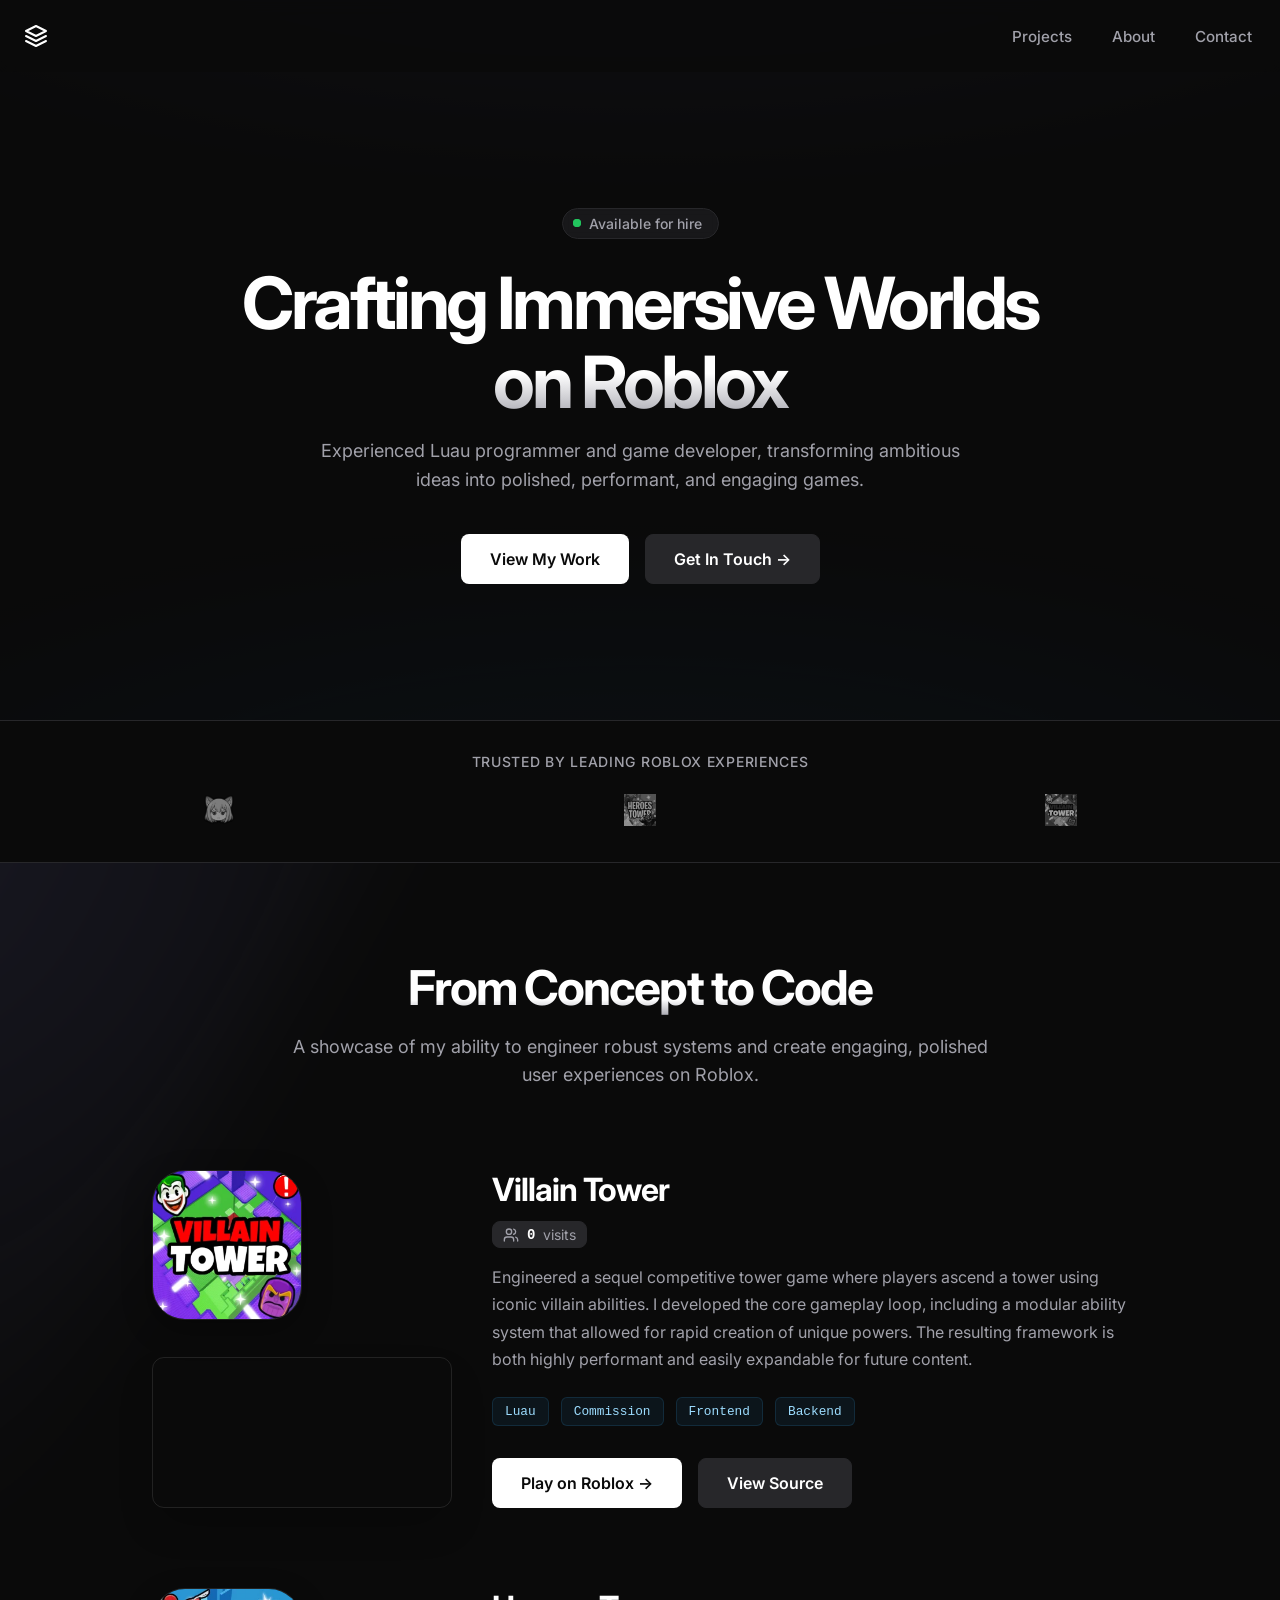
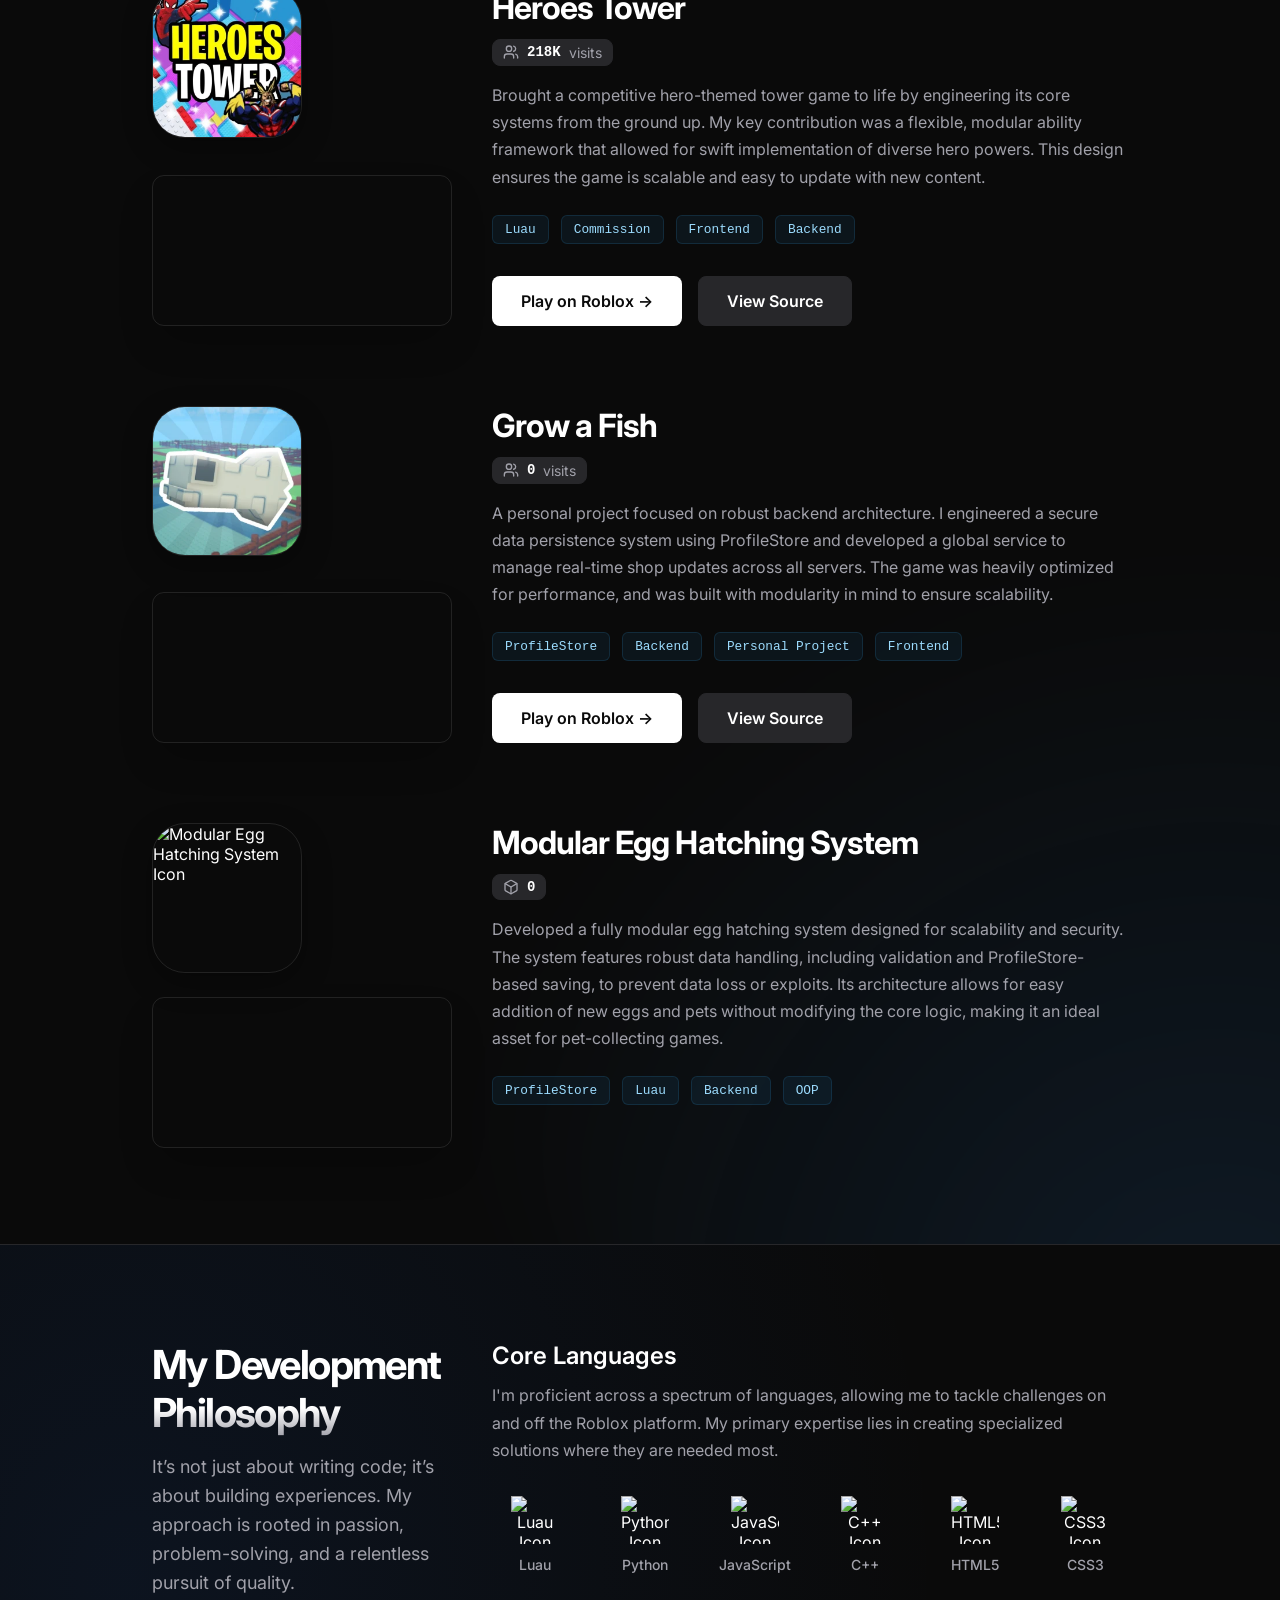
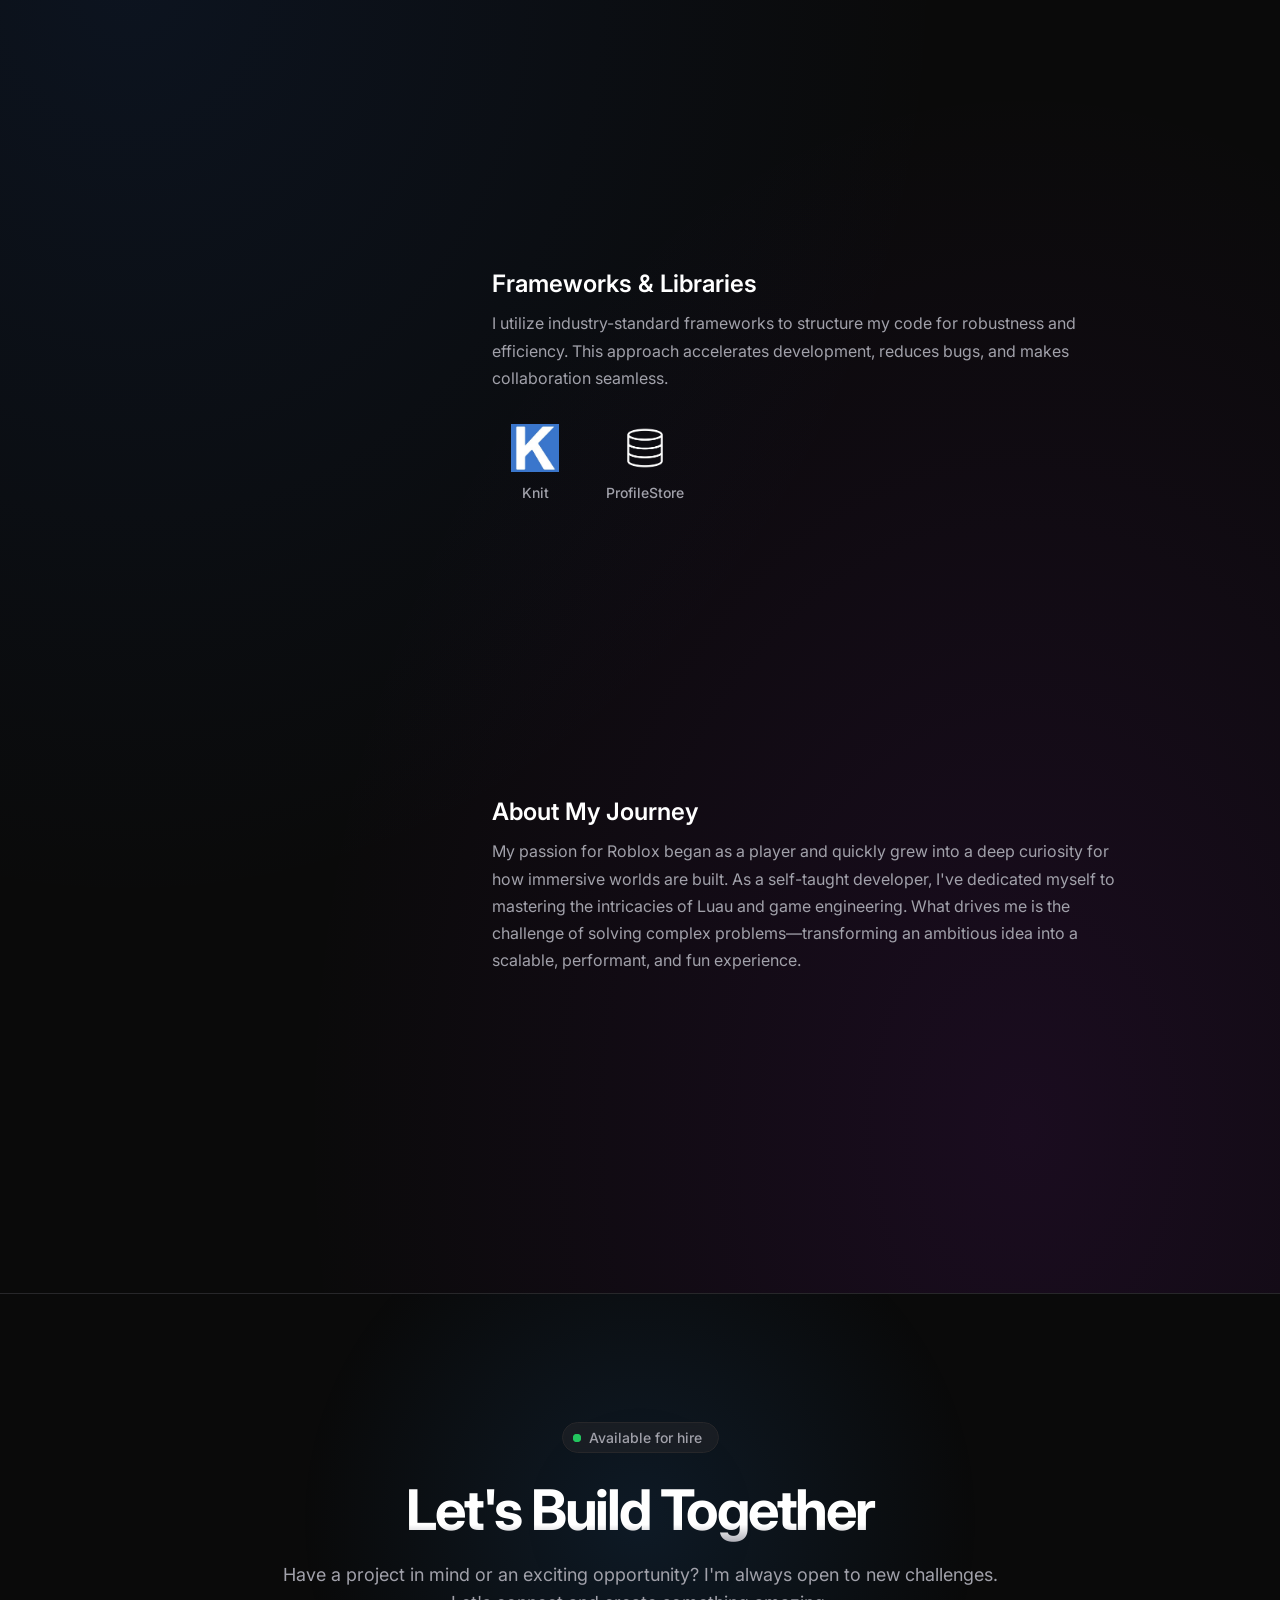
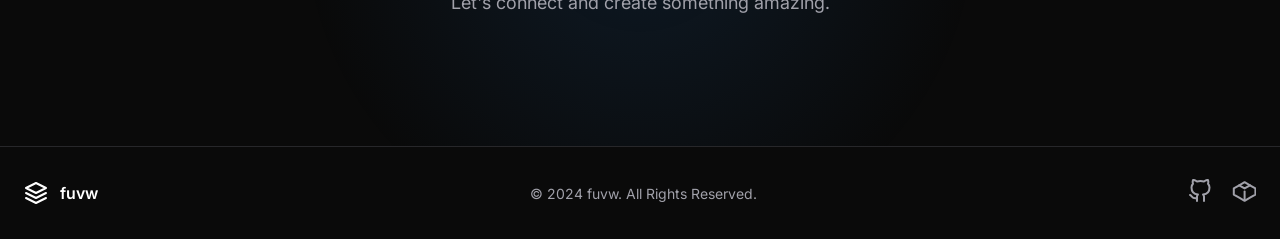
==== index.html @ 1b27d0ee "Update index.html" ====
<!DOCTYPE html>
<html lang="en">
<head>
    <meta charset="UTF-8">
    <meta name="viewport" content="width=device-width, initial-scale=1.0">
    <title>Roblox Game Programmer & Developer</title>
    <meta name="description" content="Portfolio of fuvw, a professional Roblox game programmer and Luau developer specializing in creating immersive and performant experiences.">
    <meta name="keywords" content="Roblox Developer, Roblox Programmer, Luau Scripter, Game Development, Portfolio">
    
    <link rel="stylesheet" href="style.css">
    <link rel="preconnect" href="https://fonts.googleapis.com">
    <link rel="preconnect" href="https://fonts.gstatic.com" crossorigin>
    <link href="https://fonts.googleapis.com/css2?family=Inter:wght@400;500;600;700&display=swap" rel="stylesheet">
    
    <script src="script.js" defer></script>
</head>
<body>
    <header class="main-header">
        <div class="header-container">
            <a href="/" class="logo" aria-label="Homepage">
                <svg width="24" height="24" viewBox="0 0 24 24" fill="none" xmlns="http://www.w3.org/2000/svg" role="img" aria-hidden="true">
                    <path d="M12 2L2 7L12 12L22 7L12 2Z" stroke="currentColor" stroke-width="2" stroke-linecap="round" stroke-linejoin="round"/>
                    <path d="M2 17L12 22L22 17" stroke="currentColor" stroke-width="2" stroke-linecap="round" stroke-linejoin="round"/>
                    <path d="M2 12L12 17L22 12" stroke="currentColor" stroke-width="2" stroke-linecap="round" stroke-linejoin="round"/>
                </svg>
            </a>
            <nav class="main-nav" aria-label="Main navigation">
                <ul>
                    <li><a href="#projects">Projects</a></li>
                    <li><a href="#about">About</a></li>
                    <li><a href="#contact">Contact</a></li>
                </ul>
            </nav>
            <button class="menu-toggle" aria-label="Open navigation menu" aria-expanded="false" aria-controls="main-nav">
                <svg xmlns="http://www.w3.org/2000/svg" width="24" height="24" viewBox="0 0 24 24" fill="none" stroke="currentColor" stroke-width="2" stroke-linecap="round" stroke-linejoin="round" class="icon-menu">
                    <line x1="4" y1="12" x2="20" y2="12"></line>
                    <line x1="4" y1="6" x2="20" y2="6"></line>
                    <line x1="4" y1="18" x2="20" y2="18"></line>
                </svg>
                 <svg xmlns="http://www.w3.org/2000/svg" width="24" height="24" viewBox="0 0 24 24" fill="none" stroke="currentColor" stroke-width="2" stroke-linecap="round" stroke-linejoin="round" class="icon-close">
                    <line x1="18" y1="6" x2="6" y2="18"></line>
                    <line x1="6" y1="6" x2="18" y2="18"></line>
                </svg>
            </button>
        </div>
    </header>

    <main>
        <section class="hero-section">
            <div class="hero-container">
                <div class="hero-content">
                    <div class="hero-badge">
                        <span class="badge-light"></span>
                        Available for hire
                    </div>
                    <h1 class="hero-title">Crafting Immersive Worlds on Roblox</h1>
                    <p class="hero-subtitle">
                        Experienced Luau programmer and game developer, transforming ambitious ideas into polished, performant, and engaging games.
                    </p>
                    <div class="hero-cta-group">
                        <a href="#projects" class="cta-button primary">View My Work</a>
                        <a href="#contact" class="cta-button secondary">Get In Touch →</a>
                    </div>
                </div>
            </div>
        </section>
        <section class="social-proof-section">
            <div class="social-proof-container">
                <h2 class="section-eyebrow">Trusted by Leading Roblox Experiences</h2>
                <div class="logos-container">
                    <a href="#" target="_blank" rel="noopener noreferrer" aria-label="Partner Logo 1">
                        <img src="./img/infectedgames.webp" alt="Partner 1 Logo">
                    </a>
                    <a href="#" target="_blank" rel="noopener noreferrer" aria-label="Partner Logo 2">
                        <img src="./img/herotower.webp" alt="Partner 2 Logo">
                    </a>
                    <a href="#" target="_blank" rel="noopener noreferrer" aria-label="Partner Logo 3">
                        <img src="./img/villaintower.webp" alt="Partner 3 Logo">
                    </a>
                </div>
            </div>
        </section>
        <section id="projects" class="projects-section">
            <div class="projects-container">
                <div class="section-header">
                    <h2 class="section-title with-gradient">From Concept to Code</h2>
                    <p class="section-subtitle">A showcase of my ability to engineer robust systems and create engaging, polished user experiences on Roblox.</p>
                </div>
                <div class="projects-grid">
                    <div class="project-card">
                        <div class="project-media">
                            <div class="project-icon">
                                <img src="img/villaintower.webp" alt="Villain Tower Game Icon">
                            </div>
                            <div class="project-video-container">
                                <a href="#" class="project-video-link" aria-label="View project demo for Villain Tower" data-video-src="./vid/herotower.mp4">
                                    <video autoplay loop muted playsinline poster="https://images.unsplash.com/photo-1593305844229-9a1b20971b3e?q=80&w=1200&auto=format&fit=crop">
                                        <source src="./vid/herotower.mp4" type="video/mp4">
                                    </video>
                                    <div class="play-overlay">
                                        <svg xmlns="http://www.w3.org/2000/svg" width="24" height="24" viewBox="0 0 24 24" fill="none" stroke="currentColor" stroke-width="2" stroke-linecap="round" stroke-linejoin="round"><polygon points="5 3 19 12 5 21 5 3"></polygon></svg>
                                        <span>Watch Demo</span>
                                    </div>
                                </a>
                            </div>
                        </div>
                        <div class="project-content">
                            <h3 class="project-title">Villain Tower</h3>
                             <div class="project-meta">
                                <div class="project-visits" data-visits="0">
                                    <svg xmlns="http://www.w3.org/2000/svg" width="24" height="24" viewBox="0 0 24 24" fill="none" stroke="currentColor" stroke-width="2" stroke-linecap="round" stroke-linejoin="round" class="icon"><path d="M16 21v-2a4 4 0 0 0-4-4H6a4 4 0 0 0-4 4v2"></path><circle cx="9" cy="7" r="4"></circle><path d="M22 21v-2a4 4 0 0 0-3-3.87"></path><path d="M16 3.13a4 4 0 0 1 0 7.75"></path></svg>
                                    <span class="visits-count">0</span>
                                    <span>visits</span>
                                </div>
                            </div>
                            <p class="project-description">Engineered a sequel competitive tower game where players ascend a tower using iconic villain abilities. I developed the core gameplay loop, including a modular ability system that allowed for rapid creation of unique powers. The resulting framework is both highly performant and easily expandable for future content.</p>
                            <div class="project-tags">
                                <span class="tag">Luau</span>
                                <span class="tag">Commission</span>
                                <span class="tag">Frontend</span>
                                <span class="tag">Backend</span>
                            </div>
                            <div class="project-links">
                                <a href="#" class="cta-button primary">Play on Roblox →</a>
                                <a href="#" class="cta-button secondary">View Source</a>
                            </div>
                        </div>
                    </div>
                    <div class="project-card">
                        <div class="project-media">
                            <div class="project-icon">
                                <img src="img/herotower.webp" alt="Heroes Tower Game Icon">
                            </div>
                            <div class="project-video-container">
                                <a href="#" class="project-video-link" aria-label="View project demo for Heroes Tower" data-video-src="./vid/herootower.mp4">
                                    <video autoplay loop muted playsinline poster="https://images.unsplash.com/photo-1593305844229-9a1b20971b3e?q=80&w=1200&auto=format&fit=crop">
                                        <source src="./vid/herootower.mp4" type="video/mp4">
                                    </video>
                                    <div class="play-overlay">
                                        <svg xmlns="http://www.w3.org/2000/svg" width="24" height="24" viewBox="0 0 24 24" fill="none" stroke="currentColor" stroke-width="2" stroke-linecap="round" stroke-linejoin="round"><polygon points="5 3 19 12 5 21 5 3"></polygon></svg>
                                        <span>Watch Demo</span>
                                    </div>
                                </a>
                            </div>
                        </div>
                        <div class="project-content">
                            <h3 class="project-title">Heroes Tower</h3>
                             <div class="project-meta">
                                <div class="project-visits" data-visits="264600">
                                    <svg xmlns="http://www.w3.org/2000/svg" width="24" height="24" viewBox="0 0 24 24" fill="none" stroke="currentColor" stroke-width="2" stroke-linecap="round" stroke-linejoin="round" class="icon"><path d="M16 21v-2a4 4 0 0 0-4-4H6a4 4 0 0 0-4 4v2"></path><circle cx="9" cy="7" r="4"></circle><path d="M22 21v-2a4 4 0 0 0-3-3.87"></path><path d="M16 3.13a4 4 0 0 1 0 7.75"></path></svg>
                                    <span class="visits-count">0</span>
                                    <span>visits</span>
                                </div>
                            </div>
                            <p class="project-description">Brought a competitive hero-themed tower game to life by engineering its core systems from the ground up. My key contribution was a flexible, modular ability framework that allowed for swift implementation of diverse hero powers. This design ensures the game is scalable and easy to update with new content.</p>
                            <div class="project-tags">
                                <span class="tag">Luau</span>
                                <span class="tag">Commission</span>
                                <span class="tag">Frontend</span>
                                <span class="tag">Backend</span>
                            </div>
                            <div class="project-links">
                                <a href="#" class="cta-button primary">Play on Roblox →</a>
                                <a href="#" class="cta-button secondary">View Source</a>
                            </div>
                        </div>
                    </div>
                    <div class="project-card">
                        <div class="project-media">
                            <div class="project-icon">
                                <img src="./img/growafish.webp" alt="Grow a Fish Game Icon">
                            </div>
                            <div class="project-video-container">
                                <a href="#" class="project-video-link" aria-label="View project demo for Grow a Fish" data-video-src="./vid/growafish.mp4">
                                    <video autoplay loop muted playsinline poster="https://images.unsplash.com/photo-1524704796725-9fc3044a58b2?q=80&w=1200&auto=format&fit=crop">
                                        <source src="./vid/growafish.mp4" type="video/mp4">
                                    </video>
                                    <div class="play-overlay">
                                        <svg xmlns="http://www.w3.org/2000/svg" width="24" height="24" viewBox="0 0 24 24" fill="none" stroke="currentColor" stroke-width="2" stroke-linecap="round" stroke-linejoin="round"><polygon points="5 3 19 12 5 21 5 3"></polygon></svg>
                                        <span>Watch Demo</span>
                                    </div>
                                </a>
                            </div>
                        </div>
                        <div class="project-content">
                            <h3 class="project-title">Grow a Fish</h3>
                             <div class="project-meta">
                                <div class="project-visits" data-visits="0">
                                    <svg xmlns="http://www.w3.org/2000/svg" width="24" height="24" viewBox="0 0 24 24" fill="none" stroke="currentColor" stroke-width="2" stroke-linecap="round" stroke-linejoin="round" class="icon"><path d="M16 21v-2a4 4 0 0 0-4-4H6a4 4 0 0 0-4 4v2"></path><circle cx="9" cy="7" r="4"></circle><path d="M22 21v-2a4 4 0 0 0-3-3.87"></path><path d="M16 3.13a4 4 0 0 1 0 7.75"></path></svg>
                                    <span class="visits-count">0</span>
                                    <span>visits</span>
                                </div>
                            </div>
                            <p class="project-description">A personal project focused on robust backend architecture. I engineered a secure data persistence system using ProfileStore and developed a global service to manage real-time shop updates across all servers. The game was heavily optimized for performance, and was built with modularity in mind to ensure scalability.</p>
                            <div class="project-tags">
                                <span class="tag">ProfileStore</span>
                                <span class="tag">Backend</span>
                                <span class="tag">Personal Project</span>
                                <span class="tag">Frontend</span>
                            </div>
                            <div class="project-links">
                                <a href="#" class="cta-button primary">Play on Roblox →</a>
                                <a href="#" class="cta-button secondary">View Source</a>
                            </div>
                        </div>
                    </div>
                    <div class="project-card">
                        <div class="project-media">
                            <div class="project-icon">
                                <img src="./img/egg.webp" alt="Modular Egg Hatching System Icon">
                            </div>
                            <div class="project-video-container">
                                <a href="#" class="project-video-link" aria-label="View project demo for Egg Hatching System" data-video-src="./vid/egghatching.mp4">
                                    <video autoplay loop muted playsinline poster="https://images.unsplash.com/photo-1612083436494-c7a8a0a436b7?q=80&w=1200&auto=format&fit=crop">
                                        <source src="./vid/egghatching.mp4" type="video/mp4">
                                    </video>
                                    <div class="play-overlay">
                                        <svg xmlns="http://www.w3.org/2000/svg" width="24" height="24" viewBox="0 0 24 24" fill="none" stroke="currentColor" stroke-width="2" stroke-linecap="round" stroke-linejoin="round"><polygon points="5 3 19 12 5 21 5 3"></polygon></svg>
                                        <span>Watch Demo</span>
                                    </div>
                                </a>
                            </div>
                        </div>
                        <div class="project-content">
                            <h3 class="project-title">Modular Egg Hatching System</h3>
                            <div class="project-meta">
                                <div class="project-visits" data-visits="0">
                                    <svg xmlns="http://www.w3.org/2000/svg" width="24" height="24" viewBox="0 0 24 24" fill="none" stroke="currentColor" stroke-width="2" stroke-linecap="round" stroke-linejoin="round" class="icon"><path d="M21 16V8a2 2 0 0 0-1-1.73l-7-4a2 2 0 0 0-2 0l-7 4A2 2 0 0 0 3 8v8a2 2 0 0 0 1 1.73l7 4a2 2 0 0 0 2 0l7-4A2 2 0 0 0 21 16z"></path><polyline points="3.27 6.96 12 12.01 20.73 6.96"></polyline><line x1="12" y1="22.08" x2="12" y2="12"></line></svg>
                                    <span class="visits-count">Open Source</span>
                                </div>
                            </div>
                            <p class="project-description">Developed a fully modular egg hatching system designed for scalability and security. The system features robust data handling, including validation and ProfileStore-based saving, to prevent data loss or exploits. Its architecture allows for easy addition of new eggs and pets without modifying the core logic, making it an ideal asset for pet-collecting games.</p>
                            <div class="project-tags">
                                <span class="tag">ProfileStore</span>
                                <span class="tag">Luau</span>
                                <span class="tag">Backend</span>
                                <span class="tag">OOP</span>
                            </div>

                        </div>
                    </div>
                </div>
            </div>
        </section>
        <section id="about" class="details-section">
            <div class="details-container">
                <div class="details-layout-wrapper">
                    <div class="details-sticky-content">
                        <div id="sticky-header" class="sticky-header">
                            <h2 class="section-title with-gradient" id="sticky-title">My Technical Stack</h2>
                            <p class="section-subtitle" id="sticky-subtitle">A deep dive into the languages, frameworks, and tools I use to build high-quality experiences.</p>
                        </div>
                    </div>
                    <div class="details-scrolling-content">
                        <div class="content-block" data-title="My Technical Stack" data-subtitle="A deep dive into the languages, frameworks, and tools I use to build high-quality experiences.">
                            <h3 class="content-title">Core Languages</h3>
                            <p class="content-description">I'm proficient across a spectrum of languages, allowing me to tackle challenges on and off the Roblox platform. My primary expertise lies in creating specialized solutions where they are needed most.</p>
                            <div class="icon-grid">
                                <div class="icon-item"><img src="https://cdn.jsdelivr.net/gh/devicons/devicon@latest/icons/lua/lua-original.svg" alt="Luau Icon"><span>Luau</span></div>
                                <div class="icon-item"><img src="https://cdn.jsdelivr.net/gh/devicons/devicon@latest/icons/python/python-original.svg" alt="Python Icon"><span>Python</span></div>
                                <div class="icon-item"><img src="https://cdn.jsdelivr.net/gh/devicons/devicon@latest/icons/javascript/javascript-original.svg" alt="JavaScript Icon"><span>JavaScript</span></div>
                                <div class="icon-item"><img src="https://cdn.jsdelivr.net/gh/devicons/devicon@latest/icons/cplusplus/cplusplus-original.svg" alt="C++ Icon"><span>C++</span></div>
                                <div class="icon-item"><img src="https://cdn.jsdelivr.net/gh/devicons/devicon@latest/icons/html5/html5-original.svg" alt="HTML5 Icon"><span>HTML5</span></div>
                                <div class="icon-item"><img src="https://cdn.jsdelivr.net/gh/devicons/devicon@latest/icons/css3/css3-original.svg" alt="CSS3 Icon"><span>CSS3</span></div>
                            </div>
                        </div>
                        <div class="content-block" data-title="Roblox Frameworks" data-subtitle="I build upon a foundation of powerful, community-trusted frameworks to ensure my projects are scalable, secure, and maintainable.">
                            <h3 class="content-title">Frameworks & Libraries</h3>
                            <p class="content-description">I utilize industry-standard frameworks to structure my code for robustness and efficiency. This approach accelerates development, reduces bugs, and makes collaboration seamless.</p>
                            <div class="icon-grid">
                                <div class="icon-item"><img src="./img/Knit.png" alt="Knit Icon"><span>Knit</span></div>
                                <div class="icon-item"><img src="./img/ProfileStore.png" alt="ProfileStore Icon"><span>ProfileStore</span></div>
                            </div>
                        </div>
                        <div class="content-block" data-title="My Development Philosophy" data-subtitle="It’s not just about writing code; it’s about building experiences. My approach is rooted in passion, problem-solving, and a relentless pursuit of quality.">
                            <h3 class="content-title">About My Journey</h3>
                            <p class="content-description">My passion for Roblox began as a player and quickly grew into a deep curiosity for how immersive worlds are built. As a self-taught developer, I've dedicated myself to mastering the intricacies of Luau and game engineering. What drives me is the challenge of solving complex problems—transforming an ambitious idea into a scalable, performant, and fun experience.</p>
                        </div>
                    </div>
                </div>
            </div>
        </section>
        <section id="contact" class="contact-section">
            <div class="contact-container">
                <div class="contact-content">
                    <div class="hero-badge">
                        <span class="badge-light"></span>
                        Available for hire
                    </div>
                    <h2 class="section-title with-gradient">Let's Build Together</h2>
                    <p class="section-subtitle">
                        Have a project in mind or an exciting opportunity? I'm always open to new challenges. Let's connect and create something amazing.
                    </p>
                </div>
            </div>
        </section>
    </main>

    <footer class="main-footer">
        <div class="footer-container">
            <div class="footer-left">
                <a href="/" class="logo" aria-label="Homepage">
                    <svg width="24" height="24" viewBox="0 0 24 24" fill="none" xmlns="http://www.w3.org/2000/svg" role="img" aria-hidden="true">
                        <path d="M12 2L2 7L12 12L22 7L12 2Z" stroke="currentColor" stroke-width="2" stroke-linecap="round" stroke-linejoin="round"/>
                        <path d="M2 17L12 22L22 17" stroke="currentColor" stroke-width="2" stroke-linecap="round" stroke-linejoin="round"/>
                        <path d="M2 12L12 17L22 12" stroke="currentColor" stroke-width="2" stroke-linecap="round" stroke-linejoin="round"/>
                    </svg>
                    <span>fuvw</span>
                </a>
            </div>
            <div class="footer-center">
                 <p>© 2024 fuvw. All Rights Reserved.</p>
            </div>
            <div class="footer-right">
                <a href="#" aria-label="GitHub Profile">
                    <svg xmlns="http://www.w3.org/2000/svg" width="24" height="24" viewBox="0 0 24 24" fill="none" stroke="currentColor" stroke-width="2" stroke-linecap="round" stroke-linejoin="round"><path d="M9 19c-5 1.5-5-2.5-7-3m14 6v-3.87a3.37 3.37 0 0 0-.94-2.61c3.14-.35 6.44-1.54 6.44-7A5.44 5.44 0 0 0 20 4.77 5.07 5.07 0 0 0 19.91 1S18.73.65 16 2.48a13.38 13.38 0 0 0-7 0C6.27.65 5.09 1 5.09 1A5.07 5.07 0 0 0 5 4.77a5.44 5.44 0 0 0-1.5 3.78c0 5.42 3.3 6.61 6.44 7A3.37 3.37 0 0 0 9 18.13V22"></path></svg>
                </a>
                <a href="#" aria-label="Roblox Talent Hub">
                    <svg xmlns="http://www.w3.org/2000/svg" width="24" height="24" viewBox="0 0 24 24" fill="none" stroke="currentColor" stroke-width="2" stroke-linecap="round" stroke-linejoin="round"><path d="m12.6 3.2-5.4 3.1-5.4 3.1v6.2l5.4 3.1 5.4 3.1 5.4-3.1 5.4-3.1V9.4L18 6.3l-5.4-3.1z"></path><path d="m7.2 6.3 5.4 3.1 5.4-3.1"></path><path d="M12.6 20.8V12.6"></path></svg>
                </a>
            </div>
        </div>
    </footer>
    <div id="video-modal" class="video-modal">
        <div class="modal-content">
            <video id="modal-video-player" controls></video>
            <button id="modal-close-btn" class="modal-close-btn" aria-label="Close video player">
                <svg xmlns="http://www.w3.org/2000/svg" width="24" height="24" viewBox="0 0 24 24" fill="none" stroke="currentColor" stroke-width="2" stroke-linecap="round" stroke-linejoin="round">
                    <line x1="18" y1="6" x2="6" y2="18"></line>
                    <line x1="6" y1="6" x2="18" y2="18"></line>
                </svg>
            </button>
        </div>
    </div>
</body>
</html>
---- style.css ----
:root {
    --color-background: #0A0A0A;
    --color-foreground: #FFFFFF;
    --color-muted-foreground: #A1A1AA;
    --color-primary: #FFFFFF;
    --color-primary-foreground: #0A0A0A;
    --color-secondary: #27272A;
    --color-secondary-foreground: #FFFFFF;
    --color-border: #27272A;
    --color-card-background: rgba(23, 23, 23, 0.6);
    --color-card-border: rgba(255, 255, 255, 0.1);
    --font-sans: 'Inter', sans-serif;
    --header-height: 72px;
}

*, *::before, *::after {
    box-sizing: border-box;
    margin: 0;
    padding: 0;
}

html {
    scroll-behavior: smooth;
}

body {
    background-color: var(--color-background);
    color: var(--color-foreground);
    font-family: var(--font-sans);
    -webkit-font-smoothing: antialiased;
    -moz-osx-font-smoothing: grayscale;
    text-rendering: optimizeLegibility;
}

.main-header {
    position: fixed;
    top: 0;
    left: 0;
    width: 100%;
    height: var(--header-height);
    backdrop-filter: blur(8px);
    -webkit-backdrop-filter: blur(8px);
    background-color: rgba(10, 10, 10, 0.8);
    border-bottom: 1px solid transparent;
    z-index: 1000;
    transition: background-color 0.3s ease, border-color 0.3s ease, transform 0.3s ease-in-out;
}

.header-container {
    max-width: 1280px;
    height: 100%;
    margin: 0 auto;
    padding: 0 24px;
    display: flex;
    justify-content: space-between;
    align-items: center;
}

.logo {
    display: flex;
    align-items: center;
    gap: 12px;
    text-decoration: none;
    color: var(--color-foreground);
    font-weight: 600;
    font-size: 1.125rem;
}

.logo svg {
    transition: transform 0.3s cubic-bezier(0.25, 1, 0.5, 1);
}

.logo:hover svg {
    transform: rotate(15deg);
}

.main-nav {
    display: flex;
}

.main-nav ul {
    display: flex;
    align-items: center;
    list-style: none;
    gap: 32px;
}

.main-nav a {
    text-decoration: none;
    color: var(--color-muted-foreground);
    font-size: 0.95rem;
    font-weight: 500;
    padding: 8px 4px;
    position: relative;
    transition: color 0.2s ease-in-out;
}

.main-nav a::after {
    content: '';
    position: absolute;
    bottom: 0;
    left: 4px;
    right: 4px;
    height: 1px;
    background-color: var(--color-primary);
    transform: scaleX(0);
    transform-origin: center;
    transition: transform 0.3s cubic-bezier(0.25, 1, 0.5, 1);
}

.main-nav a:hover {
    color: var(--color-foreground);
}

.main-nav a:hover::after {
    transform: scaleX(1);
}

.menu-toggle {
    display: none;
    background: none;
    border: none;
    color: var(--color-foreground);
    cursor: pointer;
}

.menu-toggle .icon-close {
    display: none;
}

.hero-section {
    padding-top: var(--header-height);
    display: flex;
    align-items: center;
    min-height: 80vh;
    max-height: 900px;
    position: relative;
    overflow: hidden;
}

.hero-section::before {
    content: '';
    position: absolute;
    top: 0;
    left: 50%;
    transform: translateX(-50%);
    width: 100%;
    height: 100%;
    background-image: radial-gradient(ellipse 80% 50% at 50% -20%, rgba(120, 119, 198, 0.3), transparent),
                      radial-gradient(ellipse 80% 50% at 50% 120%, rgba(39, 119, 198, 0.3), transparent);
    opacity: 0.2;
    z-index: -1;
}

.hero-container {
    max-width: 1280px;
    margin: 0 auto;
    padding: 64px 24px;
    text-align: center;
    position: relative;
    z-index: 1;
}

.hero-badge {
    display: inline-flex;
    align-items: center;
    gap: 8px;
    padding: 6px 16px 6px 10px;
    border: 1px solid var(--color-border);
    border-radius: 9999px;
    font-size: 0.875rem;
    font-weight: 500;
    color: var(--color-muted-foreground);
    margin-bottom: 24px;
    background-color: rgba(39, 39, 42, 0.5);
    backdrop-filter: blur(4px);
    -webkit-backdrop-filter: blur(4px);
}

.badge-light {
    width: 8px;
    height: 8px;
    border-radius: 50%;
    background-color: #22c55e;
    position: relative;
}

.badge-light::after {
    content: '';
    position: absolute;
    inset: 0;
    border-radius: 50%;
    background-color: #22c55e;
    animation: pulse 1.5s infinite;
}

@keyframes pulse {
    0%, 100% { transform: scale(1); opacity: 0.7; }
    50% { transform: scale(1.75); opacity: 0; }
}

.hero-title {
    font-size: clamp(2.5rem, 6vw, 4.5rem);
    font-weight: 700;
    letter-spacing: -0.05em;
    line-height: 1.1;
    max-width: 800px;
    margin: 0 auto 16px;
    background: linear-gradient(180deg, var(--color-foreground) 70%, var(--color-muted-foreground));
    -webkit-background-clip: text;
    -webkit-text-fill-color: transparent;
    background-clip: text;
    text-fill-color: transparent;
}

.hero-subtitle {
    font-size: 1.125rem;
    color: var(--color-muted-foreground);
    max-width: 680px;
    margin: 0 auto 40px;
    line-height: 1.6;
}

.hero-cta-group {
    display: flex;
    justify-content: center;
    gap: 16px;
    flex-wrap: wrap;
}

.cta-button {
    padding: 14px 28px;
    border-radius: 8px;
    text-decoration: none;
    font-weight: 600;
    font-size: 1rem;
    transition: transform 0.2s ease, background-color 0.2s ease, box-shadow 0.2s ease;
    display: inline-flex;
    align-items: center;
    justify-content: center;
    gap: 8px;
    border: 1px solid transparent;
}

.cta-button.primary {
    background-color: var(--color-primary);
    color: var(--color-primary-foreground);
}

.cta-button.primary:hover {
    transform: translateY(-2px);
    box-shadow: 0 10px 20px rgba(255, 255, 255, 0.1);
}

.cta-button.secondary {
    background-color: var(--color-secondary);
    color: var(--color-secondary-foreground);
    border-color: var(--color-border);
}

.cta-button.secondary:hover {
    background-color: #3f3f46;
    border-color: #4f4f56;
    transform: translateY(-2px);
}

.section-eyebrow {
    color: var(--color-muted-foreground);
    font-size: 0.875rem;
    font-weight: 500;
    text-align: center;
    letter-spacing: 0.05em;
    text-transform: uppercase;
    margin-bottom: 24px;
}

.section-header {
    text-align: center;
    max-width: 720px;
    margin: 0 auto 80px;
}

.section-title {
    font-size: clamp(2rem, 5vw, 3rem);
    font-weight: 700;
    letter-spacing: -0.04em;
    line-height: 1.2;
    margin-bottom: 16px;
}

.section-subtitle {
    font-size: 1.125rem;
    color: var(--color-muted-foreground);
    line-height: 1.6;
}

.with-gradient {
    background: linear-gradient(180deg, var(--color-foreground) 70%, var(--color-muted-foreground));
    -webkit-background-clip: text;
    -webkit-text-fill-color: transparent;
    background-clip: text;
    text-fill-color: transparent;
}

.social-proof-section {
    padding: 32px 0;
    border-top: 1px solid var(--color-border);
    border-bottom: 1px solid var(--color-border);
}

.social-proof-container {
    max-width: 1280px;
    margin: 0 auto;
    padding: 0 24px;
}

.logos-container {
    display: flex;
    justify-content: space-around;
    align-items: center;
    flex-wrap: wrap;
    gap: 32px;
}

.logos-container a {
    display: inline-block;
}

.logos-container img {
    height: 32px;
    width: auto;
    object-fit: contain;
    filter: grayscale(100%) opacity(60%);
    transition: filter 0.3s ease;
}

.logos-container img:hover {
    filter: grayscale(0%) opacity(100%);
}

.projects-section {
    padding: 96px 0;
    position: relative;
    overflow: hidden;
}

.projects-section::before {
    content: '';
    position: absolute;
    top: -55%;
    left: -55%;
    width: 80%;
    height: 100%;
    background-image: radial-gradient(circle, rgba(120, 119, 198, 0.15), transparent 70%);
    filter: blur(50px);
    z-index: -1;
    transform: rotate(30deg);
}

.projects-section::after {
    content: '';
    position: absolute;
    top: 55%;
    left: 55%;
    width: 80%;
    height: 100%;
    background-image: radial-gradient(circle, rgba(39, 119, 198, 0.15), transparent 70%);
    filter: blur(50px);
    z-index: -1;
    transform: rotate(-30deg);
}

.projects-container {
    max-width: 1024px;
    margin: 0 auto;
    padding: 0 24px;
}

.projects-grid {
    display: grid;
    grid-template-columns: 1fr;
    gap: 80px;
}

.project-card {
    display: grid;
    grid-template-columns: 300px 1fr;
    gap: 40px;
    align-items: start;
}

.project-media {
    position: sticky;
    top: 120px;
    display: flex;
    flex-direction: column;
    height: 100%;
    justify-content: space-between;
    gap: 24px;
}

.project-icon {
    width: 150px;
    height: 150px;
    border-radius: 22%;
    overflow: hidden;
    box-shadow: 0 10px 30px rgba(0,0,0,0.3);
    border: 1px solid var(--color-card-border);
}

.project-icon img {
    width: 100%;
    height: 100%;
    object-fit: cover;
}

.project-video-container {
    border-radius: 12px;
    overflow: hidden;
    box-shadow: 0 20px 40px -10px rgba(0,0,0,0.3);
    border: 1px solid var(--color-card-border);
}

.project-video-link {
    display: block;
    position: relative;
}

.project-video-container video {
    width: 100%;
    height: auto;
    display: block;
}

.play-overlay {
    position: absolute;
    inset: 0;
    background-color: rgba(0,0,0,0.5);
    display: flex;
    flex-direction: column;
    justify-content: center;
    align-items: center;
    gap: 8px;
    color: white;
    opacity: 0;
    transition: opacity 0.3s ease;
    backdrop-filter: blur(2px);
}

.project-video-link:hover .play-overlay {
    opacity: 1;
}

.play-overlay svg {
    width: 32px;
    height: 32px;
}

.play-overlay span {
    font-size: 0.875rem;
    font-weight: 500;
}

.project-title {
    font-size: 2rem;
    font-weight: 700;
    letter-spacing: -0.03em;
    margin-bottom: 12px;
}

.project-meta {
    margin-bottom: 16px;
}

.project-visits {
    display: inline-flex;
    align-items: center;
    gap: 8px;
    padding: 4px 10px;
    background-color: var(--color-secondary);
    border: 1px solid var(--color-border);
    border-radius: 8px;
    font-size: 0.875rem;
    color: var(--color-muted-foreground);
    transition: background-color 0.2s ease, border-color 0.2s ease;
}

.project-visits:hover {
    background-color: #3f3f46;
    border-color: #4f4f56;
}

.project-visits .icon {
    width: 16px;
    height: 16px;
    color: var(--color-muted-foreground);
}

.project-visits .visits-count {
    font-family: 'SF Mono', 'Fira Code', 'Fira Mono', 'Roboto Mono', monospace;
    font-weight: 600;
    color: var(--color-foreground);
}

.project-description {
    color: var(--color-muted-foreground);
    line-height: 1.7;
    font-size: 1rem;
    margin-bottom: 24px;
}

.project-tags {
    display: flex;
    flex-wrap: wrap;
    gap: 12px;
    margin-bottom: 32px;
}

.tag {
    font-family: 'SF Mono', 'Fira Code', 'Fira Mono', 'Roboto Mono', monospace;
    font-size: 0.8rem;
    color: #9cdcfe;
    background-color: rgba(41, 128, 185, 0.1);
    padding: 6px 12px;
    border-radius: 6px;
    border: 1px solid rgba(41, 128, 185, 0.2);
}

.project-links {
    display: flex;
    flex-wrap: wrap;
    align-items: center;
    gap: 16px;
}

.details-section {
    padding: 96px 0;
    border-top: 1px solid var(--color-border);
    position: relative;
}

.details-section::before {
    content: '';
    position: absolute;
    top: 0;
    left: 0;
    width: 100%;
    height: 100%;
    background-image: radial-gradient(at 10% 20%, hsla(217, 75%, 50%, 0.1) 0px, transparent 50%),
                      radial-gradient(at 80% 90%, hsla(284, 75%, 50%, 0.1) 0px, transparent 50%);
    z-index: -1;
}

.details-container {
    max-width: 1024px;
    margin: 0 auto;
    padding: 0 24px;
}

.details-layout-wrapper {
    display: flex;
    gap: 40px;
    align-items: flex-start;
}

.details-sticky-content {
    width: 300px;
    flex-shrink: 0;
    position: sticky;
    top: 120px;
}

.sticky-header .section-title,
.sticky-header .section-subtitle {
    text-align: left;
    margin-left: 0;
    margin-right: 0;
    transition: opacity 0.4s ease-out, transform 0.4s ease-out;
}

.sticky-header .section-title {
    font-size: 2.5rem;
}

.details-scrolling-content {
    flex-grow: 1;
    display: flex;
    flex-direction: column;
    gap: 128px;
}

.content-block {
    min-height: 400px;
}

.content-title {
    font-size: 1.5rem;
    font-weight: 600;
    margin-bottom: 12px;
}

.content-description {
    color: var(--color-muted-foreground);
    line-height: 1.7;
    font-size: 1rem;
    margin-bottom: 32px;
}

.icon-grid {
    display: grid;
    grid-template-columns: repeat(auto-fill, minmax(80px, 1fr));
    gap: 24px;
}

.icon-item {
    display: flex;
    flex-direction: column;
    align-items: center;
    gap: 12px;
    text-align: center;
}

.icon-item img {
    width: 48px;
    height: 48px;
    object-fit: contain;
    transition: transform 0.2s ease;
}

.icon-item:hover img {
    transform: scale(1.1);
}

.icon-item span {
    font-size: 0.875rem;
    font-weight: 500;
    color: var(--color-muted-foreground);
}

.contact-section {
    padding: 128px 0;
    position: relative;
    overflow: hidden;
    border-top: 1px solid var(--color-border);
}

.contact-container {
    max-width: 800px;
    margin: 0 auto;
    padding: 0 24px;
    text-align: center;
    position: relative;
    z-index: 1;
}

.contact-section::before {
    content: '';
    position: absolute;
    top: 50%;
    left: 50%;
    width: 1200px;
    height: 1200px;
    transform: translate(-50%, -50%);
    background-image: radial-gradient(circle at center, rgba(39, 119, 198, 0.15) 0%, transparent 40%);
    animation: gentle-pulse 8s ease-in-out infinite;
    z-index: 0;
}

@keyframes gentle-pulse {
    0% { transform: translate(-50%, -50%) scale(0.8); opacity: 0.8; }
    50% { transform: translate(-50%, -50%) scale(1.2); opacity: 1; }
    100% { transform: translate(-50%, -50%) scale(0.8); opacity: 0.8; }
}

.contact-content .hero-badge {
    margin: 0 auto 24px;
}

.contact-content .section-title {
    font-size: clamp(2.5rem, 5vw, 3.5rem);
    margin-bottom: 16px;
}


.main-footer {
    padding: 32px 0;
    border-top: 1px solid var(--color-border);
    background-color: var(--color-background);
}

.footer-container {
    max-width: 1280px;
    margin: 0 auto;
    padding: 0 24px;
    display: flex;
    justify-content: space-between;
    align-items: center;
}

.footer-left .logo {
    font-size: 1rem;
}

.footer-center p {
    color: var(--color-muted-foreground);
    font-size: 0.875rem;
}

.footer-right {
    display: flex;
    gap: 20px;
}

.footer-right a {
    color: var(--color-muted-foreground);
    transition: color 0.2s ease, transform 0.2s ease;
}

.footer-right a:hover {
    color: var(--color-foreground);
    transform: translateY(-2px);
}

.video-modal {
    position: fixed;
    inset: 0;
    z-index: 2000;
    background-color: rgba(0, 0, 0, 0.8);
    backdrop-filter: blur(8px);
    -webkit-backdrop-filter: blur(8px);
    display: flex;
    justify-content: center;
    align-items: center;
    opacity: 0;
    visibility: hidden;
    transition: opacity 0.3s ease, visibility 0s 0.3s linear;
}

.video-modal.is-visible {
    opacity: 1;
    visibility: visible;
    transition: opacity 0.3s ease;
}

.modal-content {
    position: relative;
    width: 90%;
    max-width: 1100px;
    max-height: 90%;
    transform: scale(0.95);
    transition: transform 0.3s ease;
}

.video-modal.is-visible .modal-content {
    transform: scale(1);
}

#modal-video-player {
    width: 100%;
    height: auto;
    max-height: calc(90vh - 40px);
    border-radius: 12px;
    border: 1px solid var(--color-border);
    box-shadow: 0 20px 50px rgba(0,0,0,0.5);
}

.modal-close-btn {
    position: absolute;
    top: -40px;
    right: 0;
    background: none;
    border: none;
    color: var(--color-muted-foreground);
    cursor: pointer;
    padding: 8px;
    transition: color 0.2s ease, transform 0.2s ease;
}

.modal-close-btn:hover {
    color: var(--color-foreground);
    transform: rotate(90deg);
}

.modal-close-btn svg {
    width: 32px;
    height: 32px;
}

@media (max-width: 900px) {
    .projects-grid { gap: 48px; }
    .project-card { grid-template-columns: 1fr; gap: 24px; }
    .project-media { position: static; flex-direction: row; align-items: center; }
    .project-icon { width: 64px; height: 64px; flex-shrink: 0; }
    .project-video-container { flex-grow: 1; }
    .project-content { padding-top: 0; }
    .project-title { font-size: 1.5rem; margin-bottom: 12px; }

    .details-layout-wrapper { flex-direction: column; gap: 32px; }
    .details-sticky-content { width: 100%; position: static; text-align: center; }
    .details-sticky-content .section-title,
    .details-sticky-content .section-subtitle { text-align: center; margin-left: auto; margin-right: auto; }
    .details-scrolling-content { gap: 64px; }
}

@media (max-width: 768px) {
    .main-nav {
        position: fixed;
        top: var(--header-height);
        left: 0;
        width: 100%;
        height: calc(100vh - var(--header-height));
        background-color: var(--color-background);
        flex-direction: column;
        align-items: center;
        padding-top: 48px;
        transform: translateX(100%);
        transition: transform 0.3s cubic-bezier(0.25, 1, 0.5, 1);
        z-index: 999;
    }
    .main-nav.is-open { transform: translateX(0); }
    .main-nav ul { flex-direction: column; gap: 24px; }
    .main-nav a { font-size: 1.25rem; }
    .menu-toggle { display: block; z-index: 1001; }
    .is-open .icon-menu { display: none; }
    .is-open .icon-close { display: block; }
    .hero-title { font-size: clamp(2.25rem, 10vw, 3rem); }
    .hero-subtitle { font-size: 1rem; }

    .modal-close-btn { top: 16px; right: 16px; background-color: rgba(0,0,0,0.5); border-radius: 50%; }

    .footer-container { flex-direction: column; gap: 24px; }
    .footer-left { order: 2; }
    .footer-right { order: 1; }
    .footer-center { order: 3; }
}
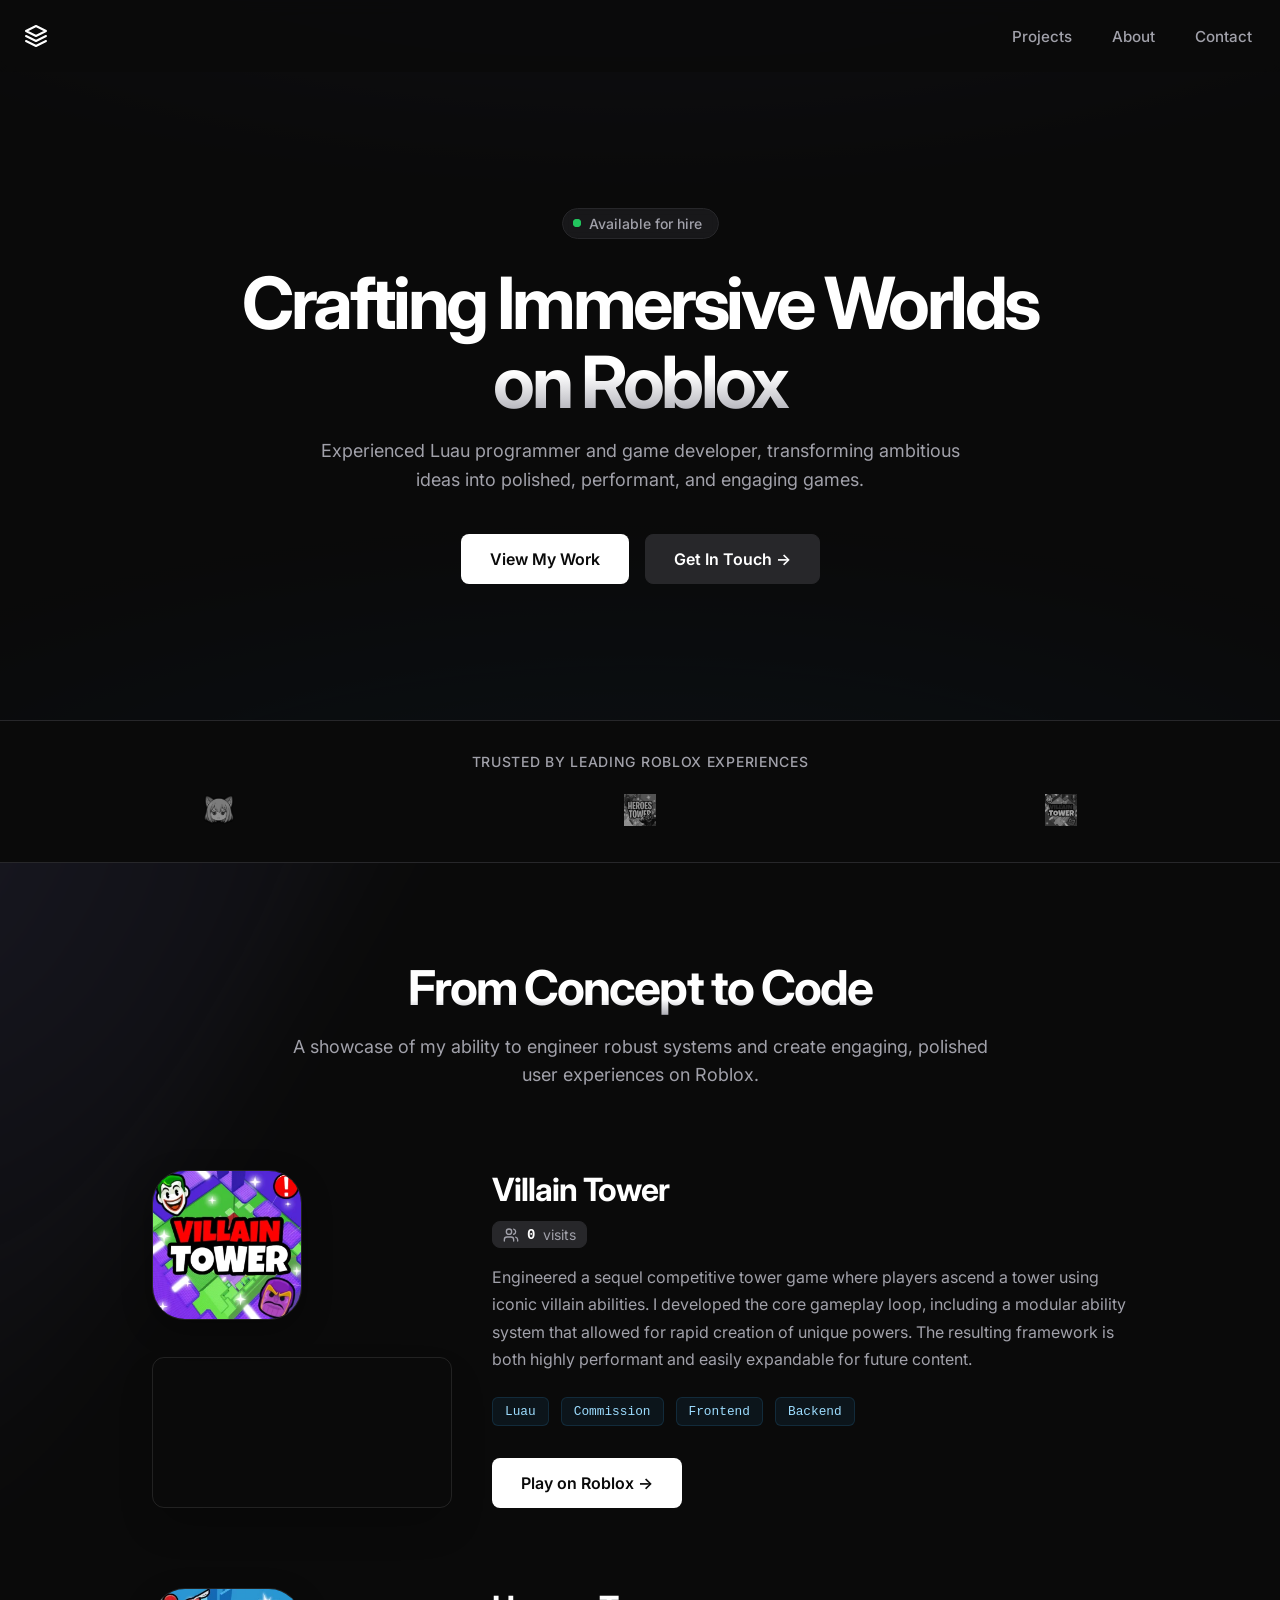
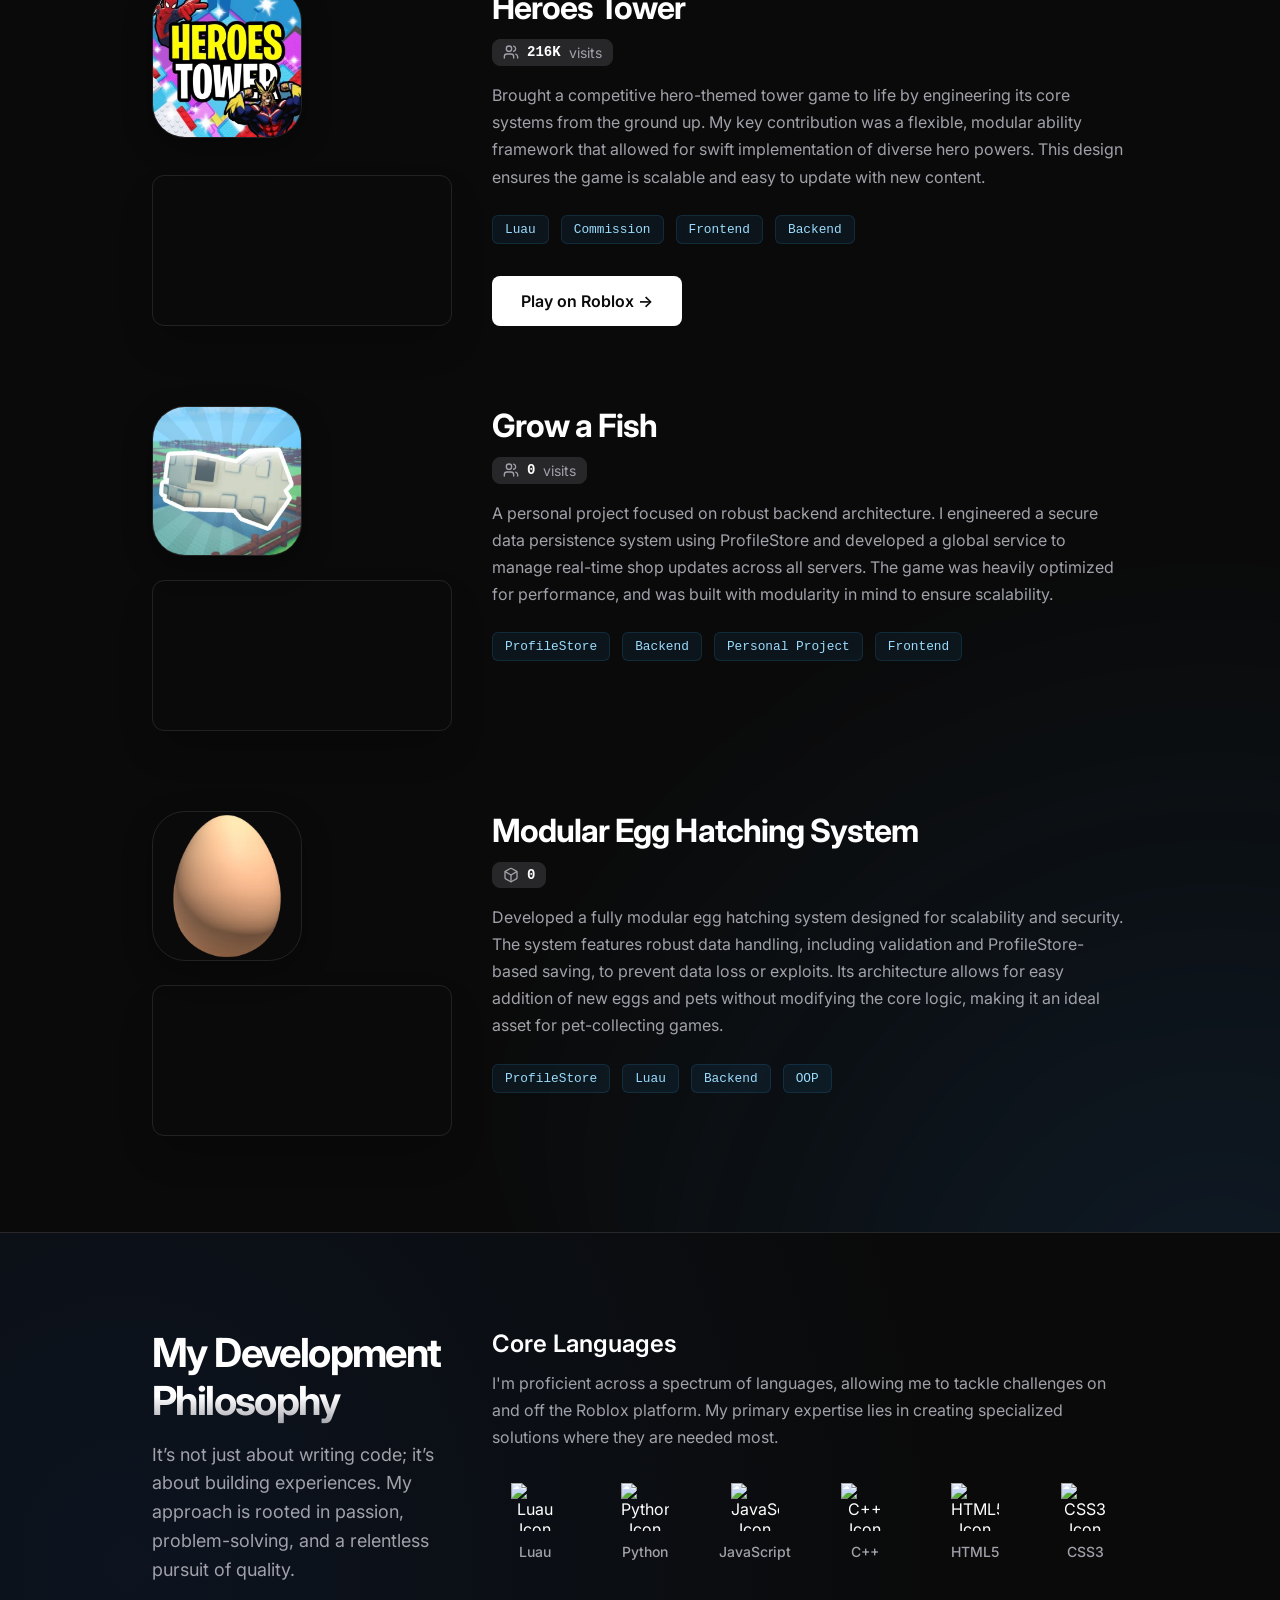
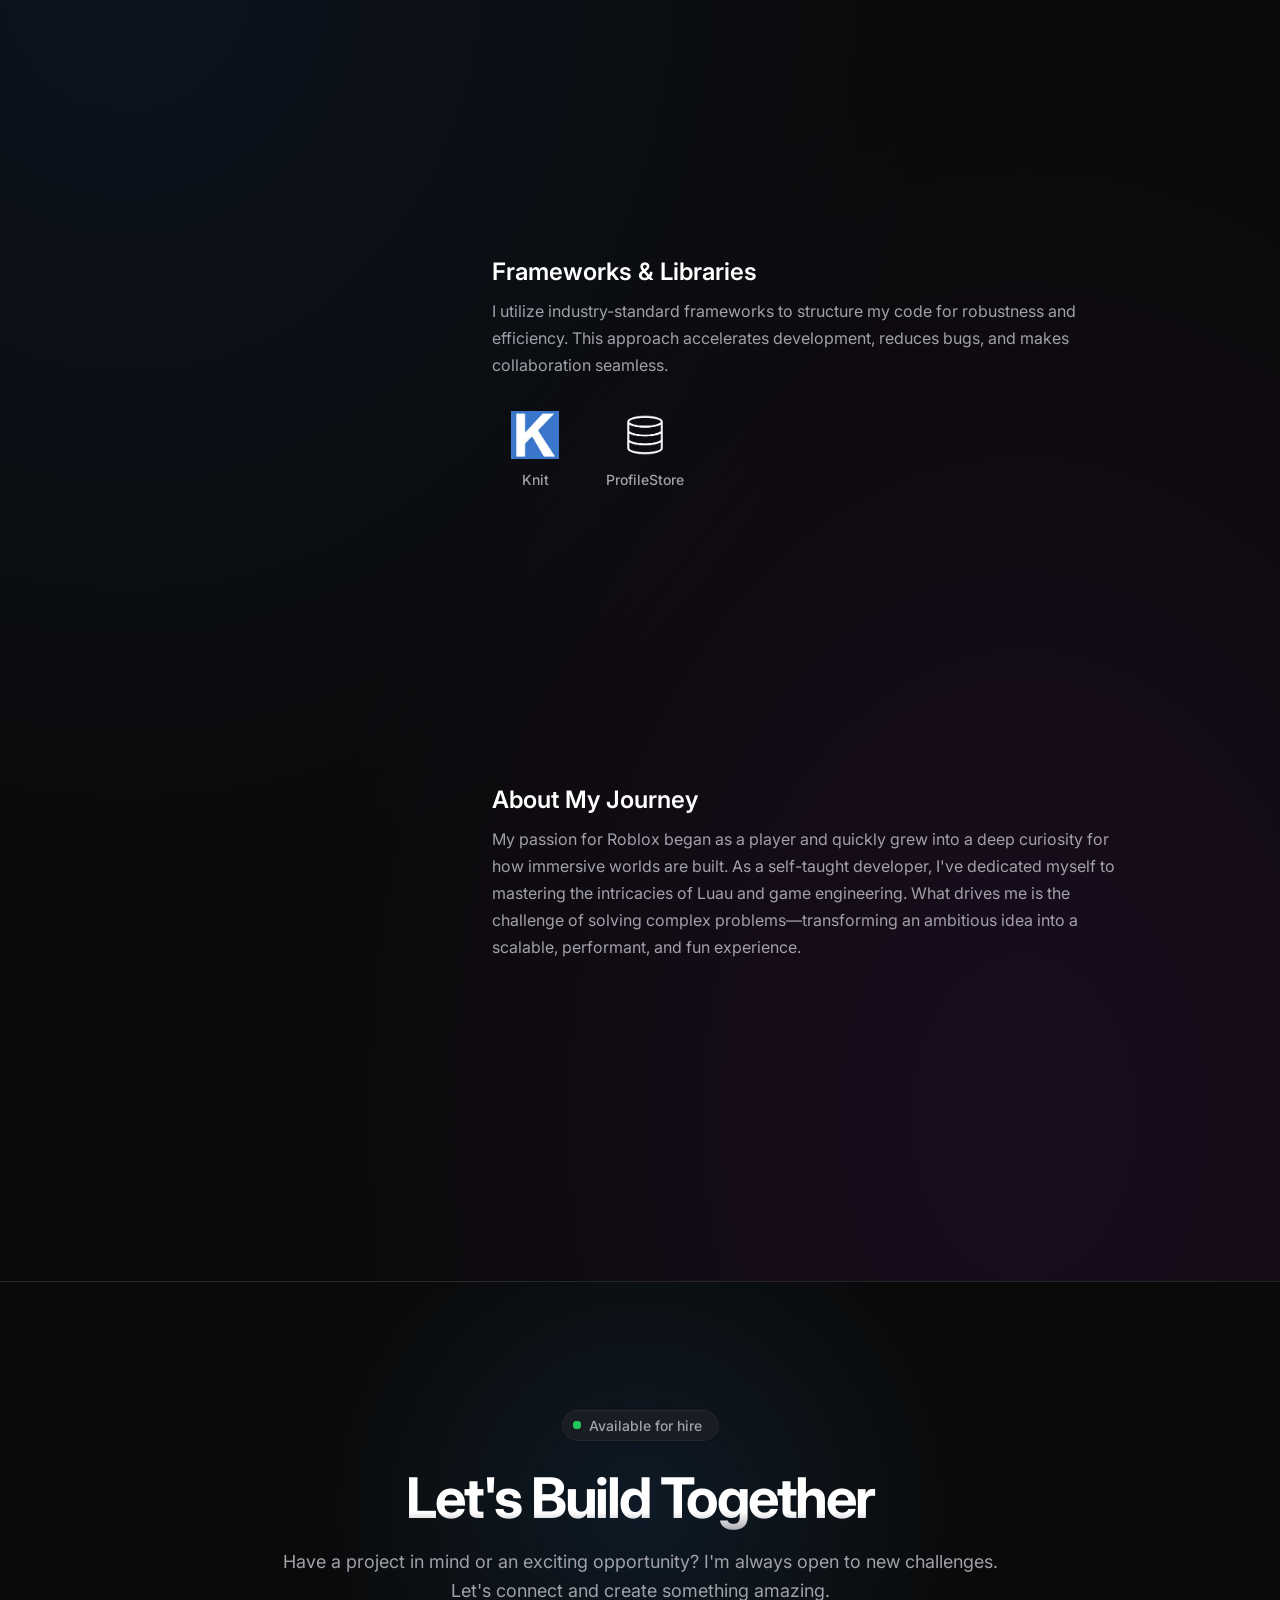
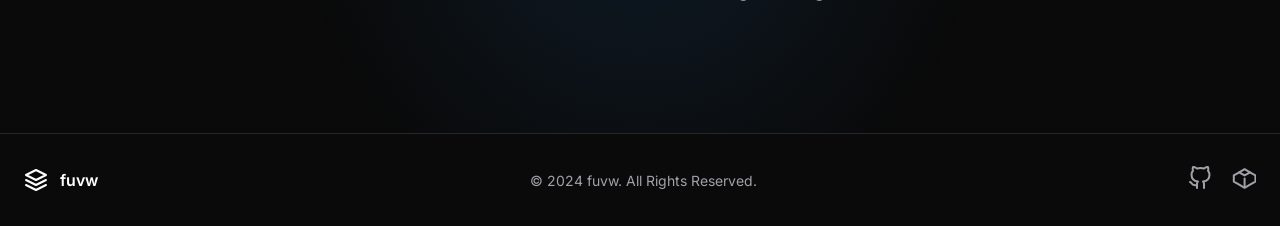
==== commit b9deee56: "Update index.html" ====
--- a/index.html
+++ b/index.html
@@ -121,8 +121,7 @@
                                 <span class="tag">Backend</span>
                             </div>
                             <div class="project-links">
-                                <a href="#" class="cta-button primary">Play on Roblox →</a>
-                                <a href="#" class="cta-button secondary">View Source</a>
+                                <a href="https://www.roblox.com/games/106908627140404/Villain-Tower" class="cta-button primary" target="_blank">Play on Roblox →</a>
                             </div>
                         </div>
                     </div>
@@ -160,8 +159,7 @@
                                 <span class="tag">Backend</span>
                             </div>
                             <div class="project-links">
-                                <a href="#" class="cta-button primary">Play on Roblox →</a>
-                                <a href="#" class="cta-button secondary">View Source</a>
+                                <a href="https://www.roblox.com/games/77049491730181/HEROES-TOWER" class="cta-button primary" target="_blank">Play on Roblox →</a>
                             </div>
                         </div>
                     </div>
@@ -199,8 +197,6 @@
                                 <span class="tag">Frontend</span>
                             </div>
                             <div class="project-links">
-                                <a href="#" class="cta-button primary">Play on Roblox →</a>
-                                <a href="#" class="cta-button secondary">View Source</a>
                             </div>
                         </div>
                     </div>
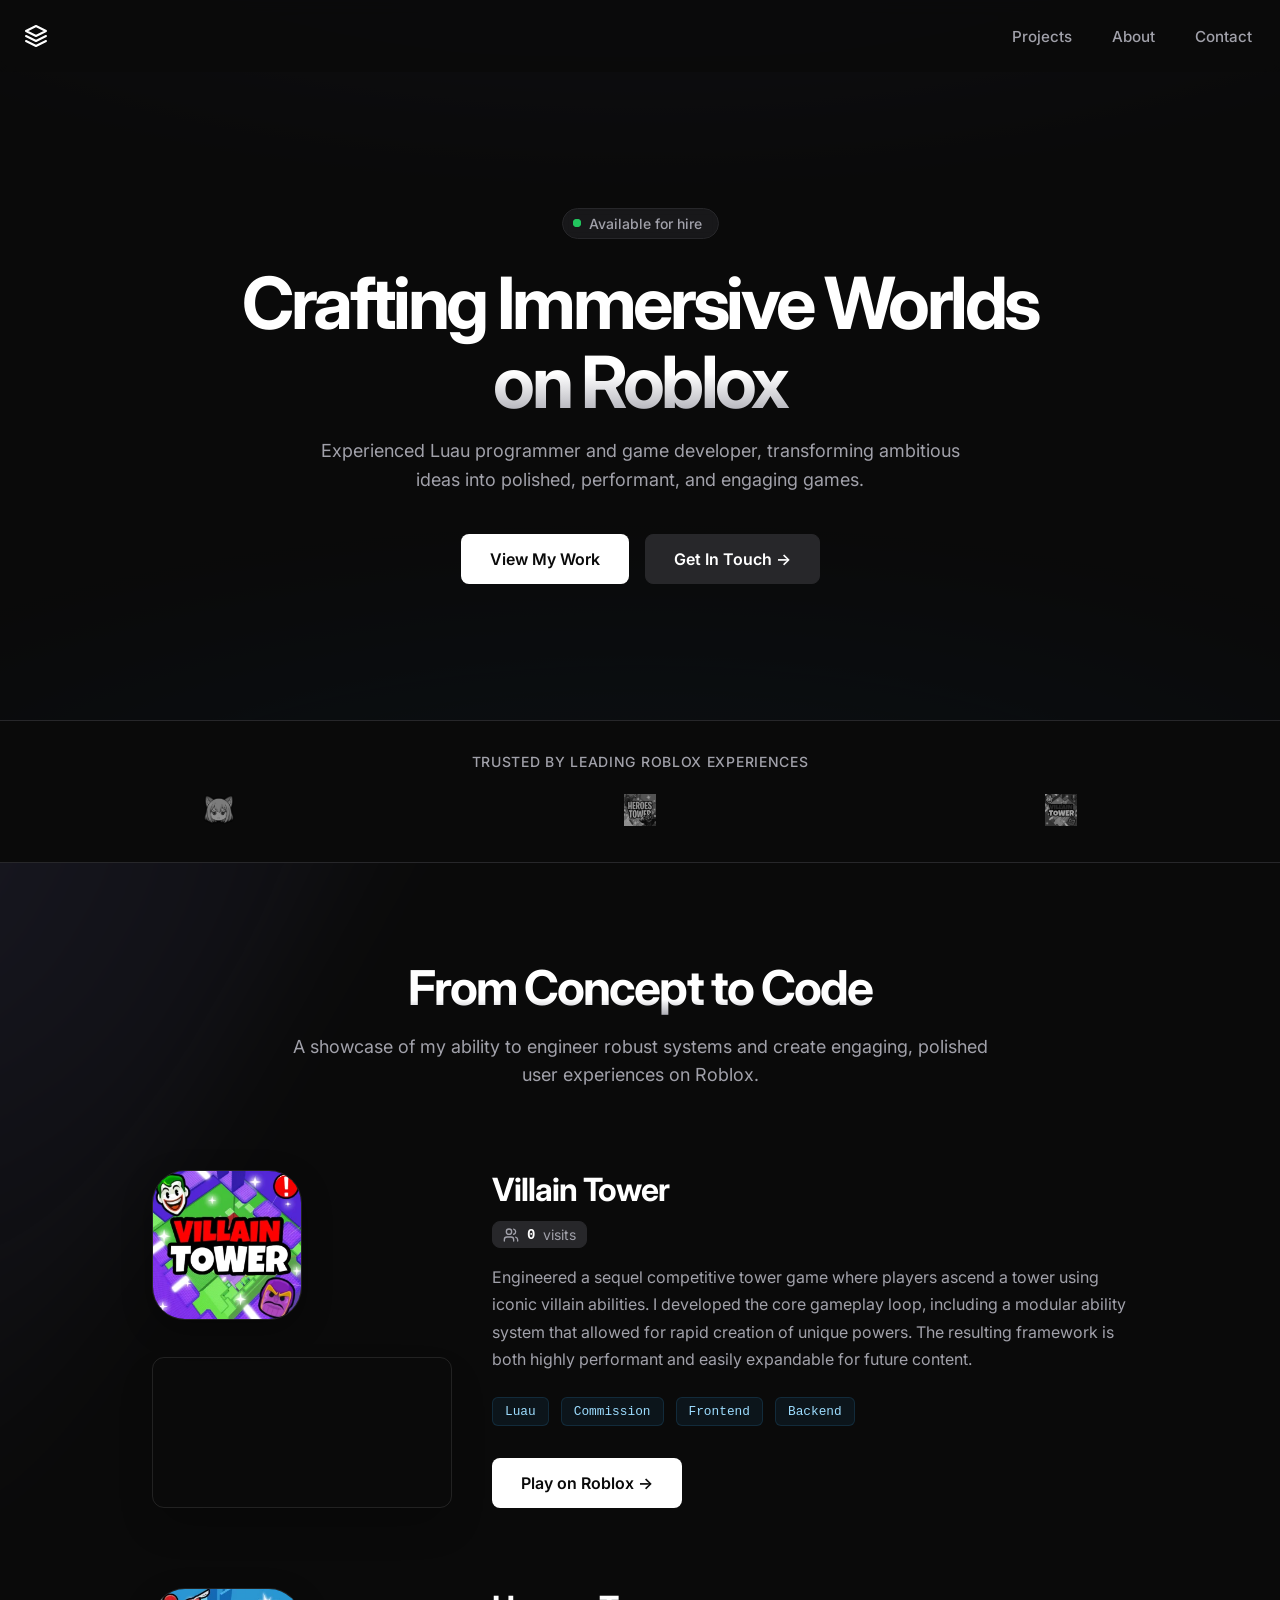
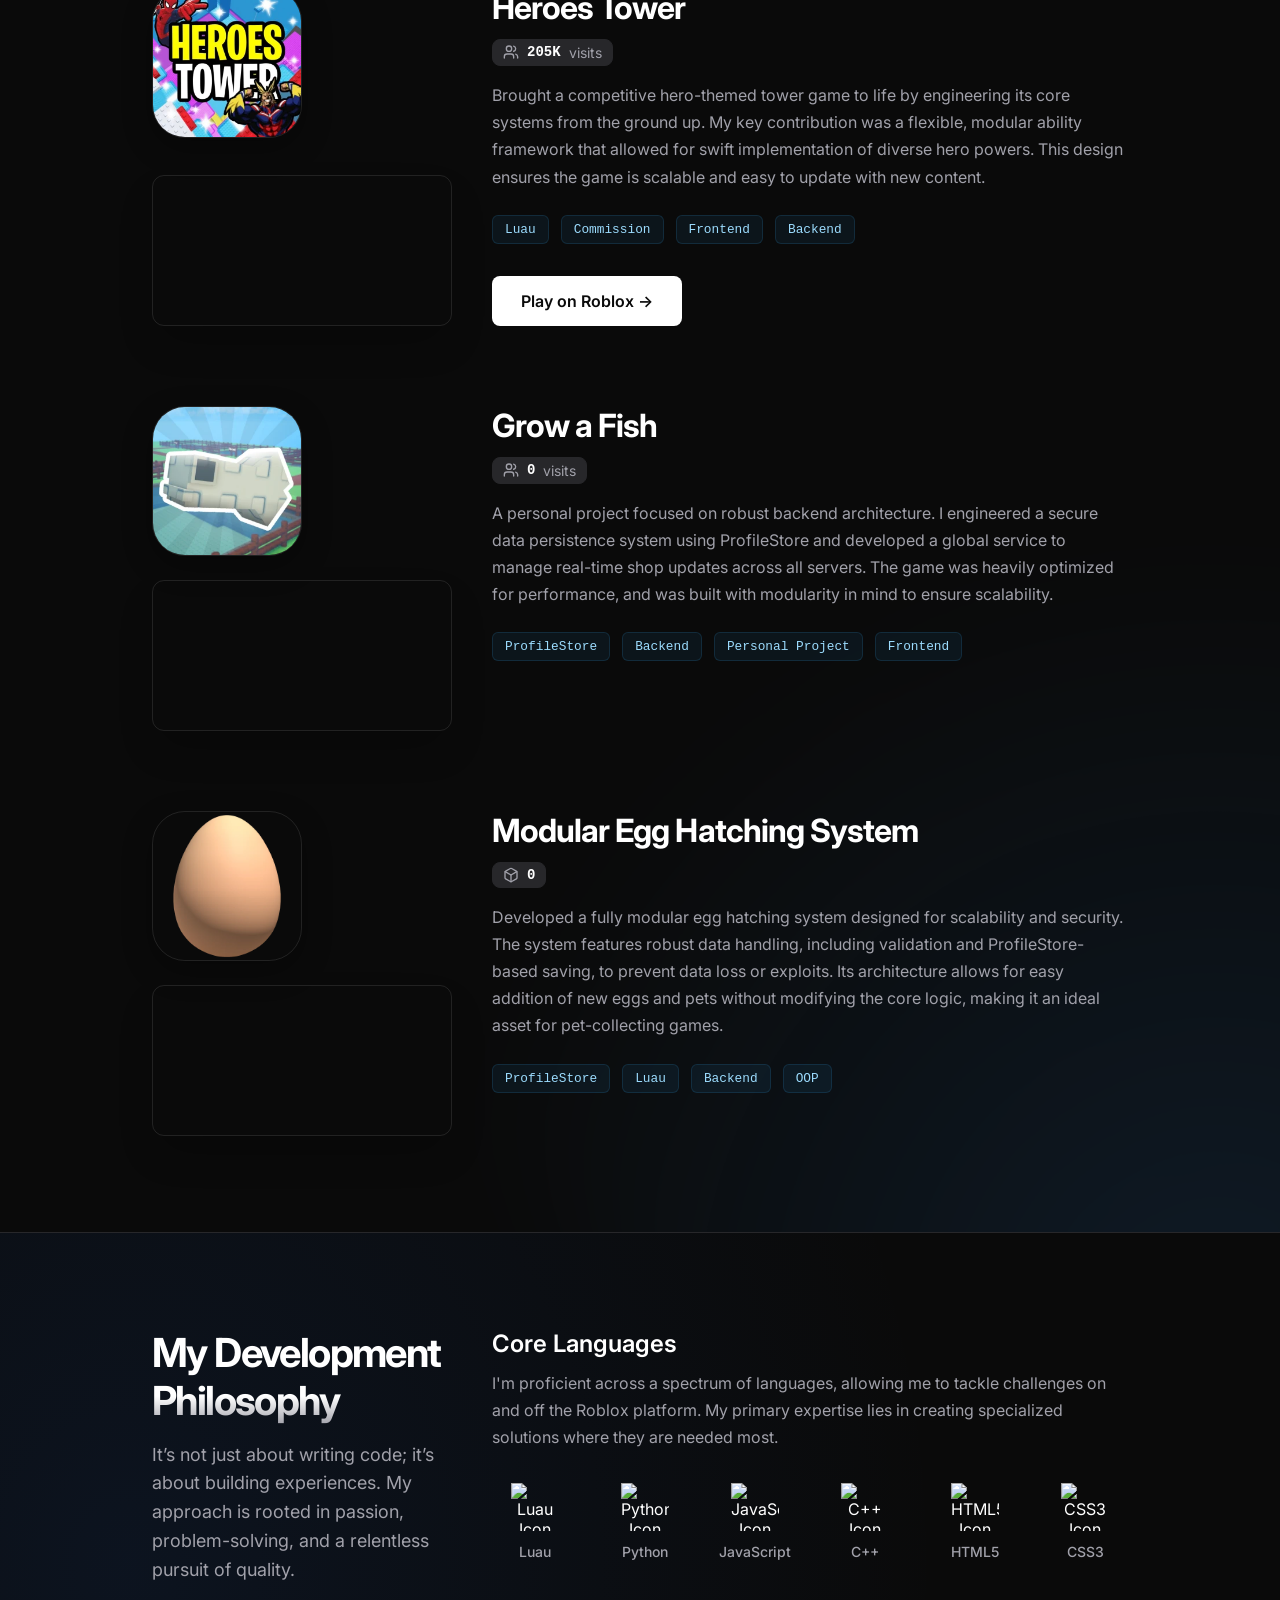
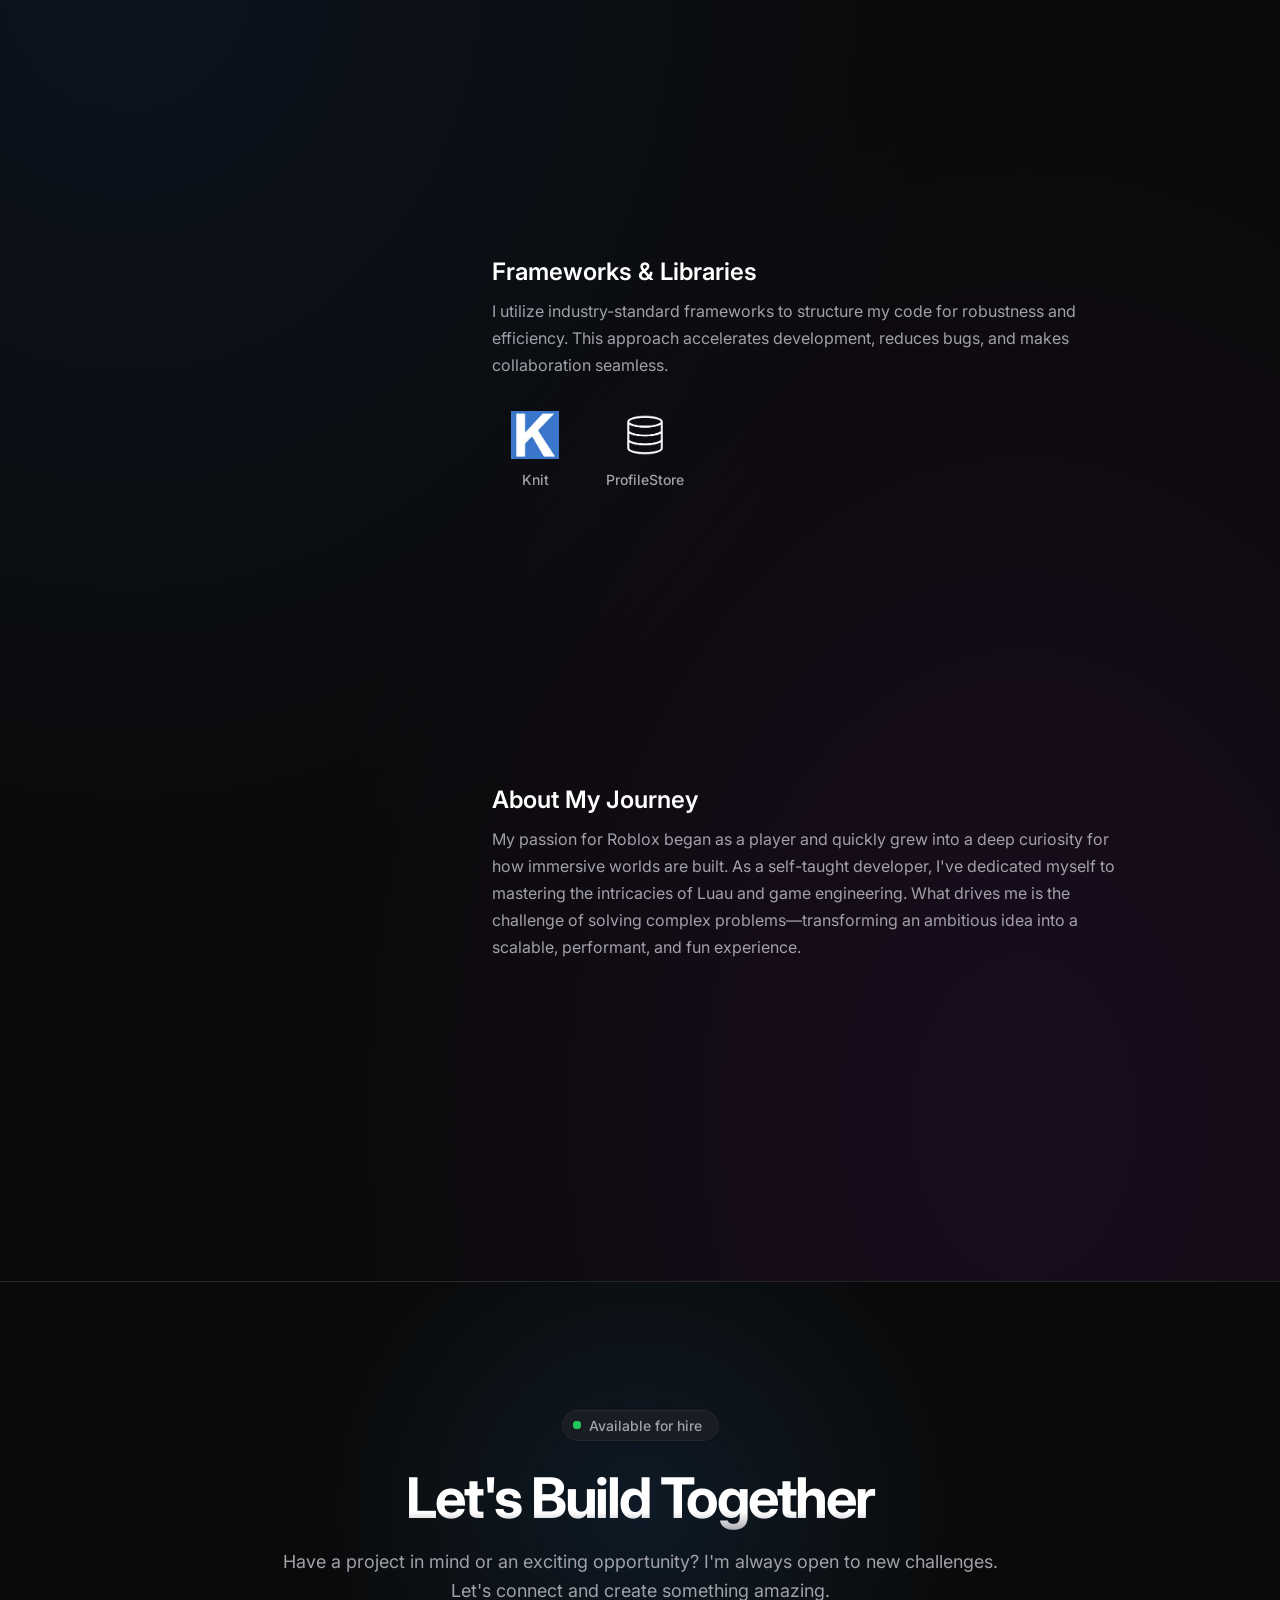
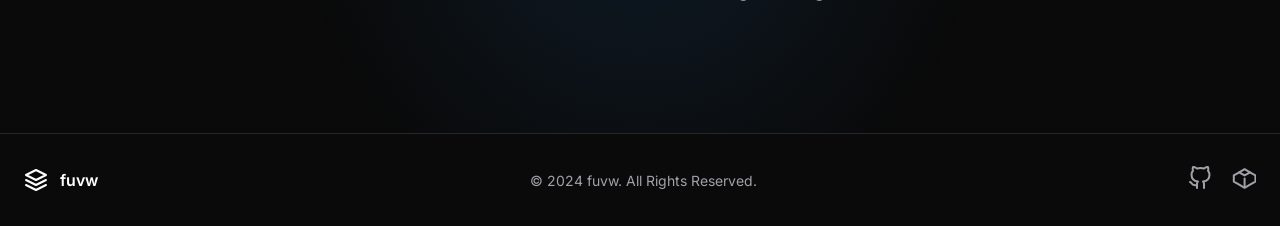
==== commit 86bf217f: "Update index.html" ====
--- a/index.html
+++ b/index.html
@@ -7,6 +7,10 @@
     <meta name="description" content="Portfolio of fuvw, a professional Roblox game programmer and Luau developer specializing in creating immersive and performant experiences.">
     <meta name="keywords" content="Roblox Developer, Roblox Programmer, Luau Scripter, Game Development, Portfolio">
     
+    <link rel="apple-touch-icon" sizes="180x180" href="./favicon/apple-touch-icon.png">
+    <link rel="icon" type="image/png" sizes="32x32" href="./favicon/favicon-32x32.png">
+    <link rel="icon" type="image/png" sizes="16x16" href="./favicon/favicon-16x16.png">
+
     <link rel="stylesheet" href="style.css">
     <link rel="preconnect" href="https://fonts.googleapis.com">
     <link rel="preconnect" href="https://fonts.gstatic.com" crossorigin>
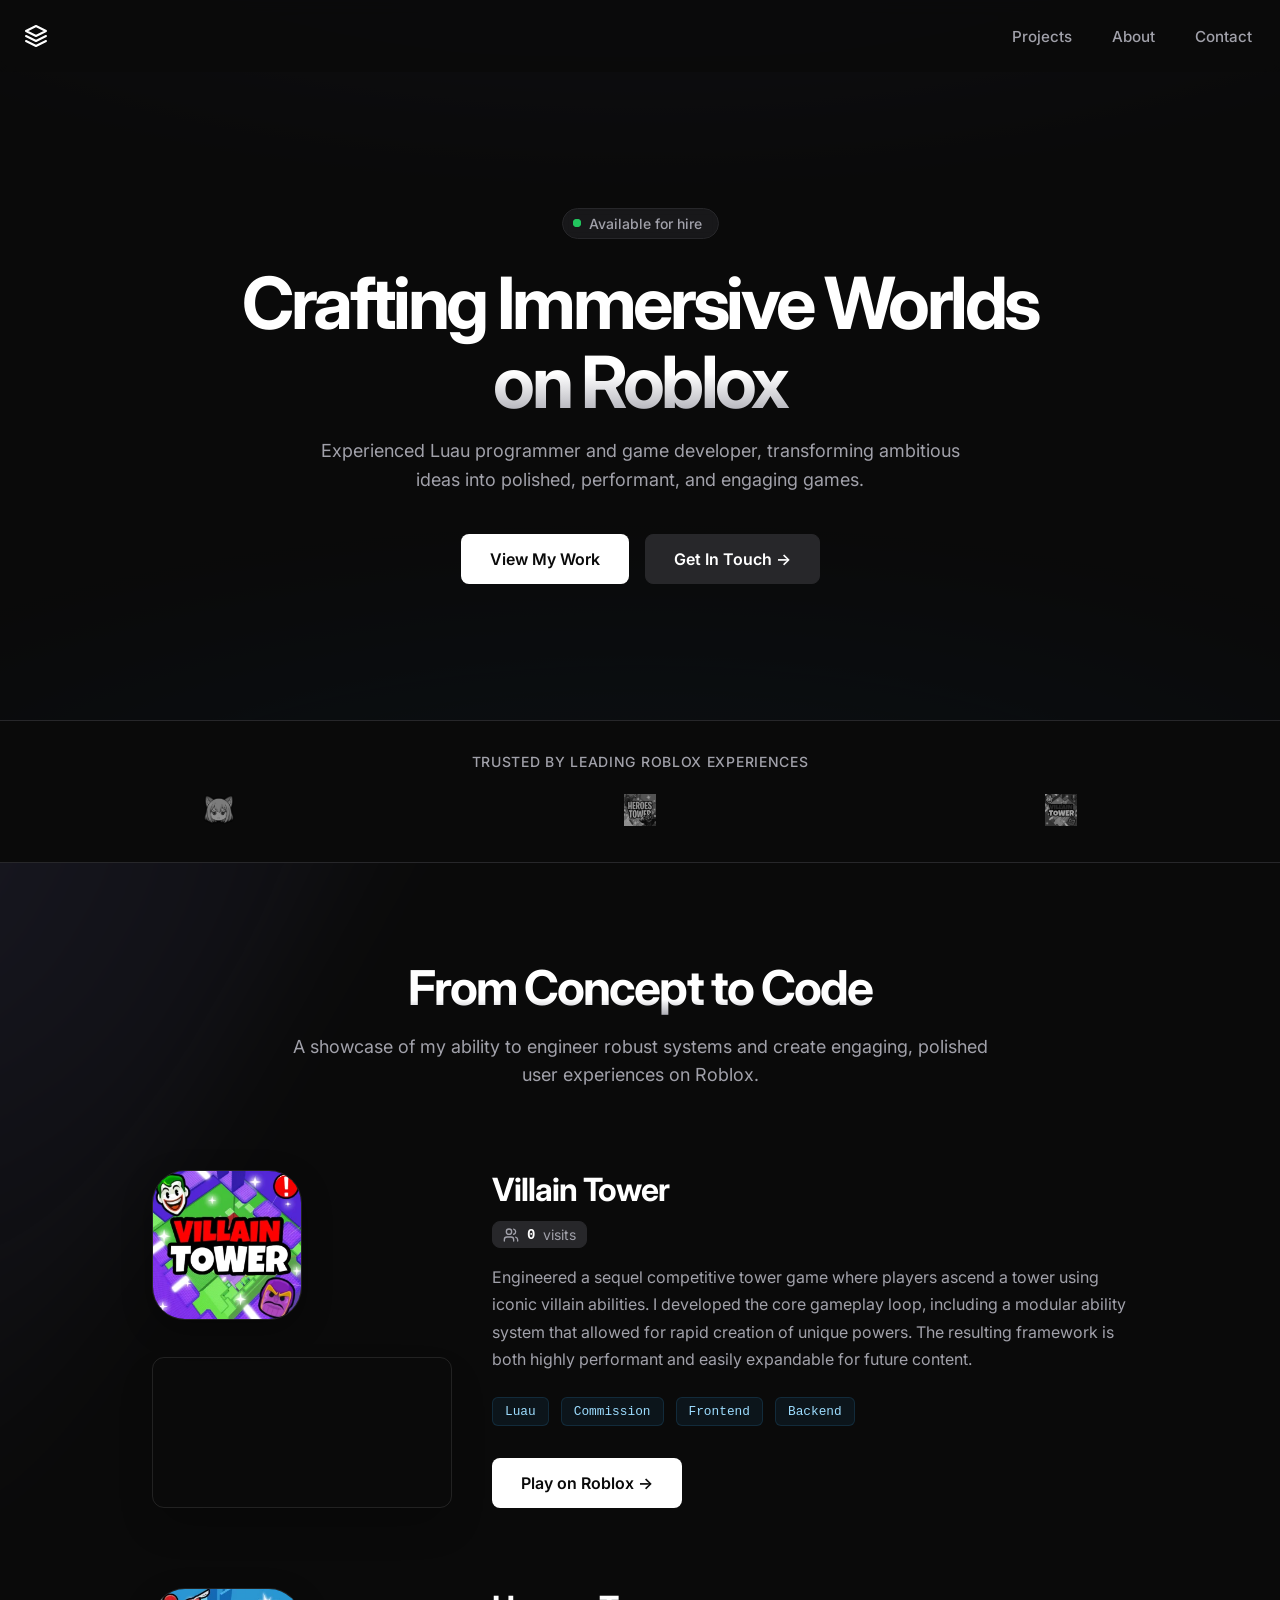
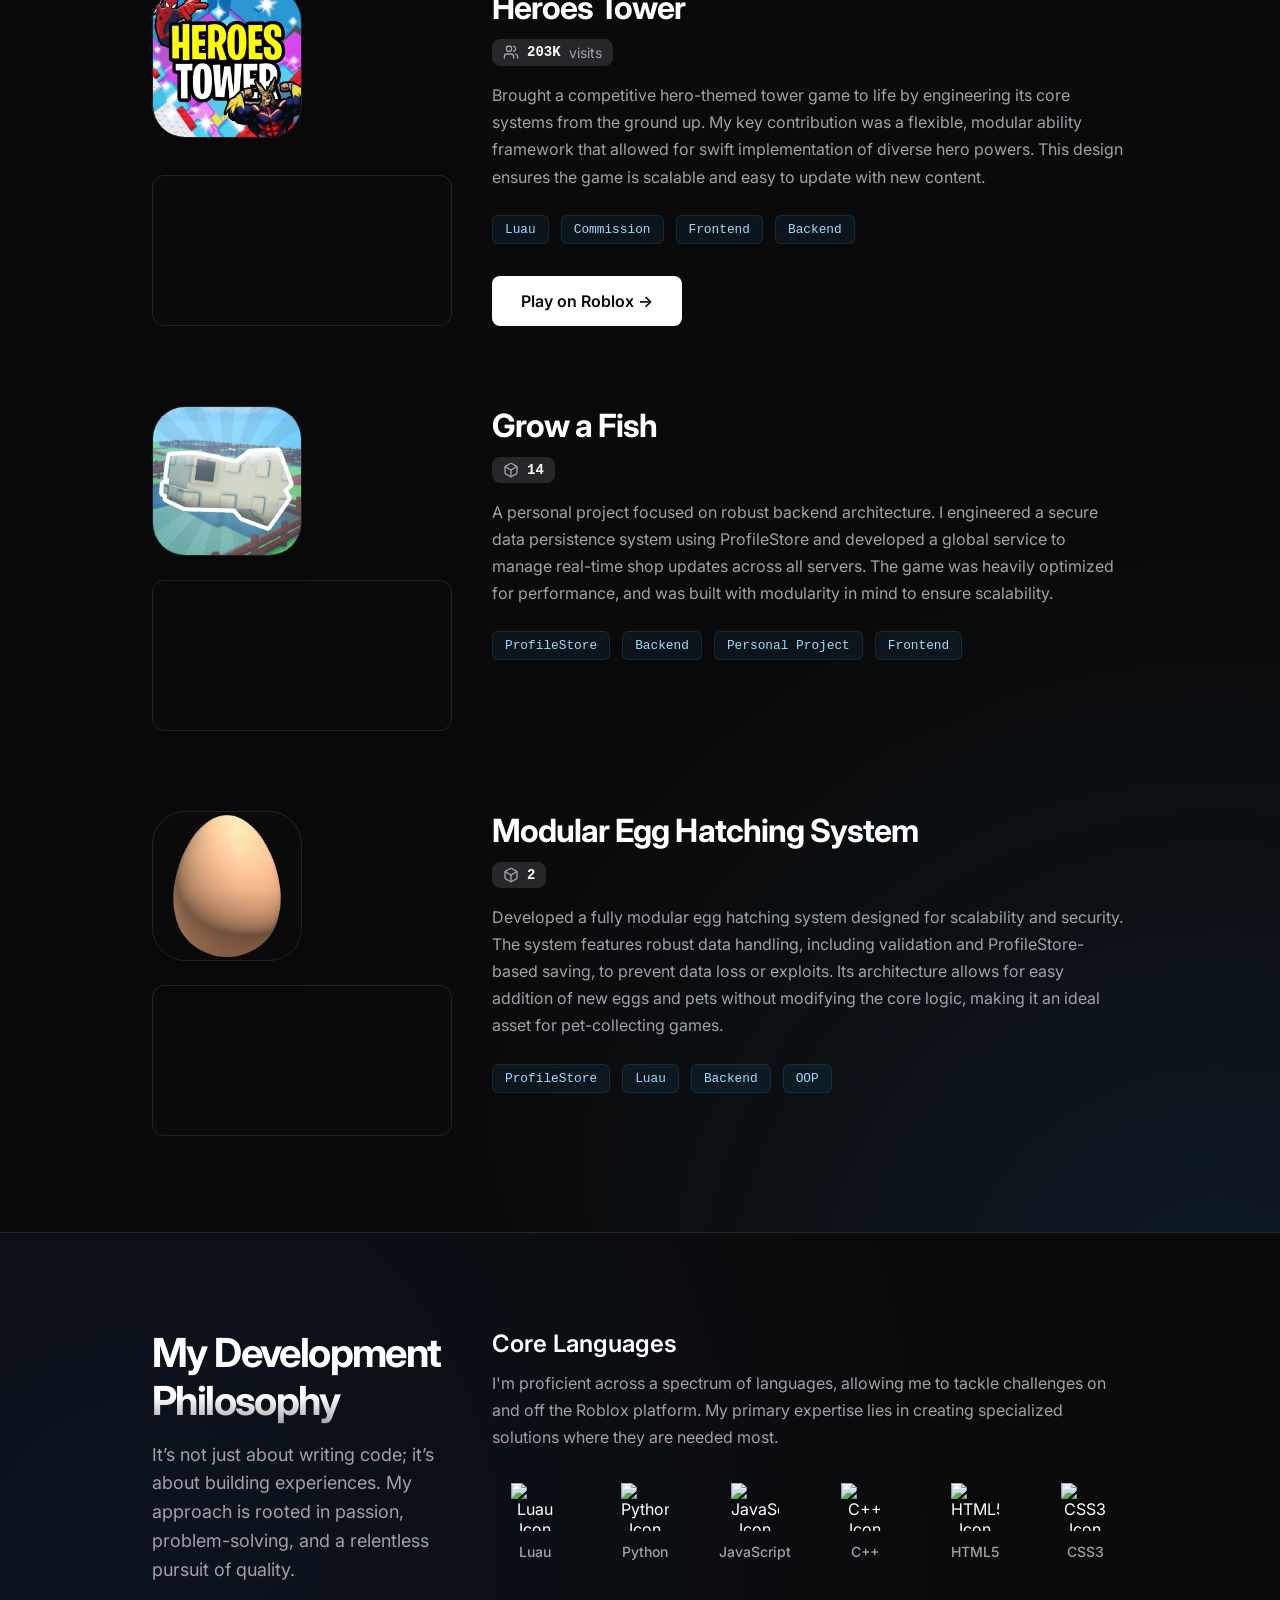
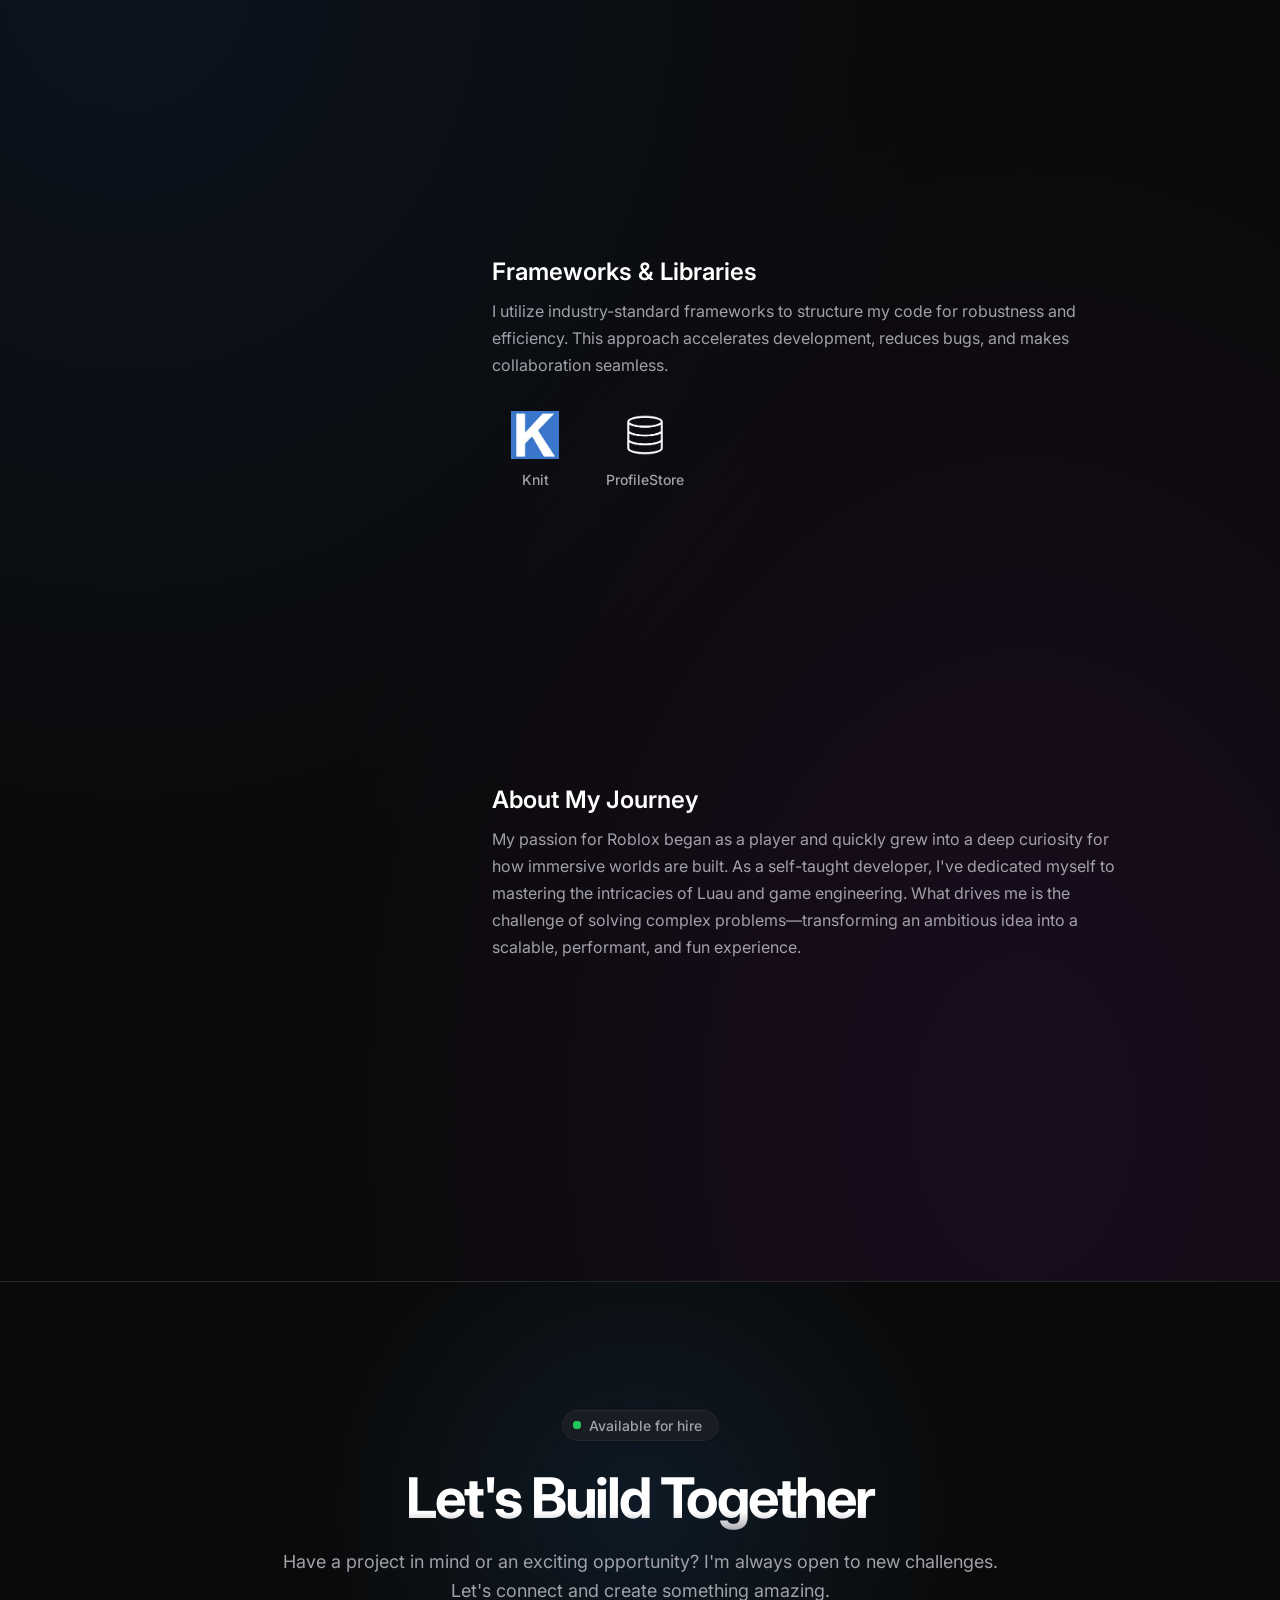
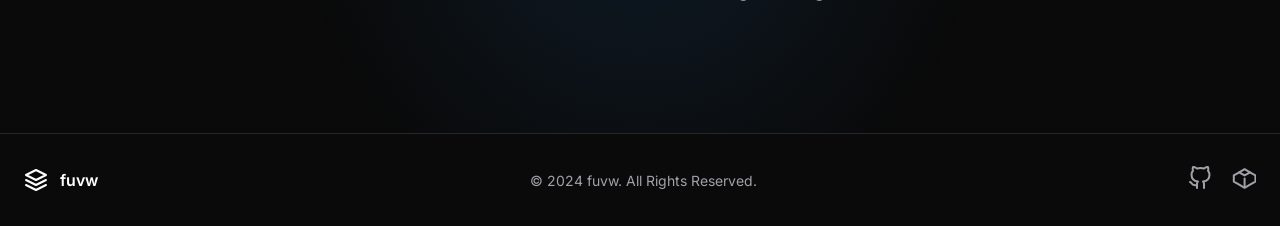
==== commit a7b078d4: "Update index.html" ====
--- a/index.html
+++ b/index.html
@@ -187,10 +187,9 @@
                         <div class="project-content">
                             <h3 class="project-title">Grow a Fish</h3>
                              <div class="project-meta">
-                                <div class="project-visits" data-visits="0">
-                                    <svg xmlns="http://www.w3.org/2000/svg" width="24" height="24" viewBox="0 0 24 24" fill="none" stroke="currentColor" stroke-width="2" stroke-linecap="round" stroke-linejoin="round" class="icon"><path d="M16 21v-2a4 4 0 0 0-4-4H6a4 4 0 0 0-4 4v2"></path><circle cx="9" cy="7" r="4"></circle><path d="M22 21v-2a4 4 0 0 0-3-3.87"></path><path d="M16 3.13a4 4 0 0 1 0 7.75"></path></svg>
-                                    <span class="visits-count">0</span>
-                                    <span>visits</span>
+                                <div class="project-visits" data-visits="23">
+                                    <svg xmlns="http://www.w3.org/2000/svg" width="24" height="24" viewBox="0 0 24 24" fill="none" stroke="currentColor" stroke-width="2" stroke-linecap="round" stroke-linejoin="round" class="icon"><path d="M21 16V8a2 2 0 0 0-1-1.73l-7-4a2 2 0 0 0-2 0l-7 4A2 2 0 0 0 3 8v8a2 2 0 0 0 1 1.73l7 4a2 2 0 0 0 2 0l7-4A2 2 0 0 0 21 16z"></path><polyline points="3.27 6.96 12 12.01 20.73 6.96"></polyline><line x1="12" y1="22.08" x2="12" y2="12"></line></svg>
+                                    <span class="visits-count"></span>
                                 </div>
                             </div>
                             <p class="project-description">A personal project focused on robust backend architecture. I engineered a secure data persistence system using ProfileStore and developed a global service to manage real-time shop updates across all servers. The game was heavily optimized for performance, and was built with modularity in mind to ensure scalability.</p>
@@ -224,9 +223,9 @@
                         <div class="project-content">
                             <h3 class="project-title">Modular Egg Hatching System</h3>
                             <div class="project-meta">
-                                <div class="project-visits" data-visits="0">
+                                <div class="project-visits" data-visits="4">
                                     <svg xmlns="http://www.w3.org/2000/svg" width="24" height="24" viewBox="0 0 24 24" fill="none" stroke="currentColor" stroke-width="2" stroke-linecap="round" stroke-linejoin="round" class="icon"><path d="M21 16V8a2 2 0 0 0-1-1.73l-7-4a2 2 0 0 0-2 0l-7 4A2 2 0 0 0 3 8v8a2 2 0 0 0 1 1.73l7 4a2 2 0 0 0 2 0l7-4A2 2 0 0 0 21 16z"></path><polyline points="3.27 6.96 12 12.01 20.73 6.96"></polyline><line x1="12" y1="22.08" x2="12" y2="12"></line></svg>
-                                    <span class="visits-count">Open Source</span>
+                                    <span class="visits-count"></span>
                                 </div>
                             </div>
                             <p class="project-description">Developed a fully modular egg hatching system designed for scalability and security. The system features robust data handling, including validation and ProfileStore-based saving, to prevent data loss or exploits. Its architecture allows for easy addition of new eggs and pets without modifying the core logic, making it an ideal asset for pet-collecting games.</p>
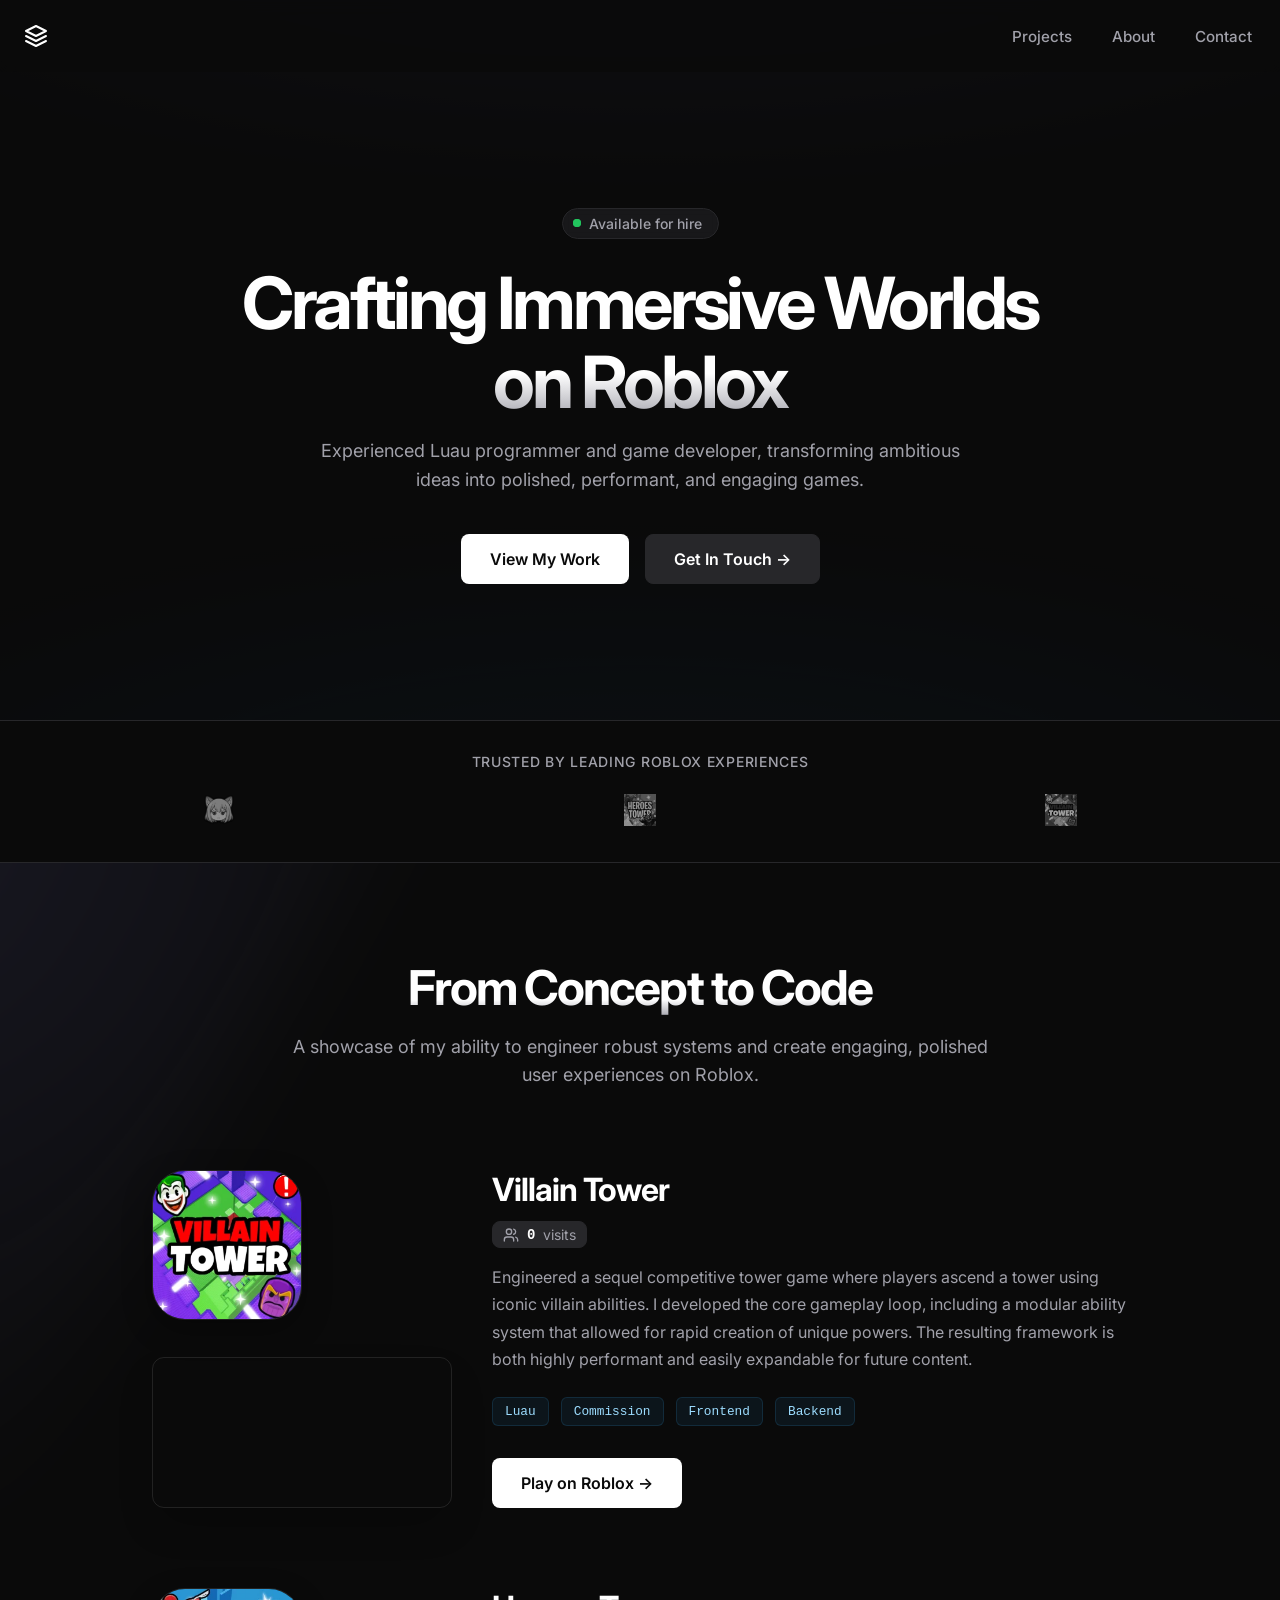
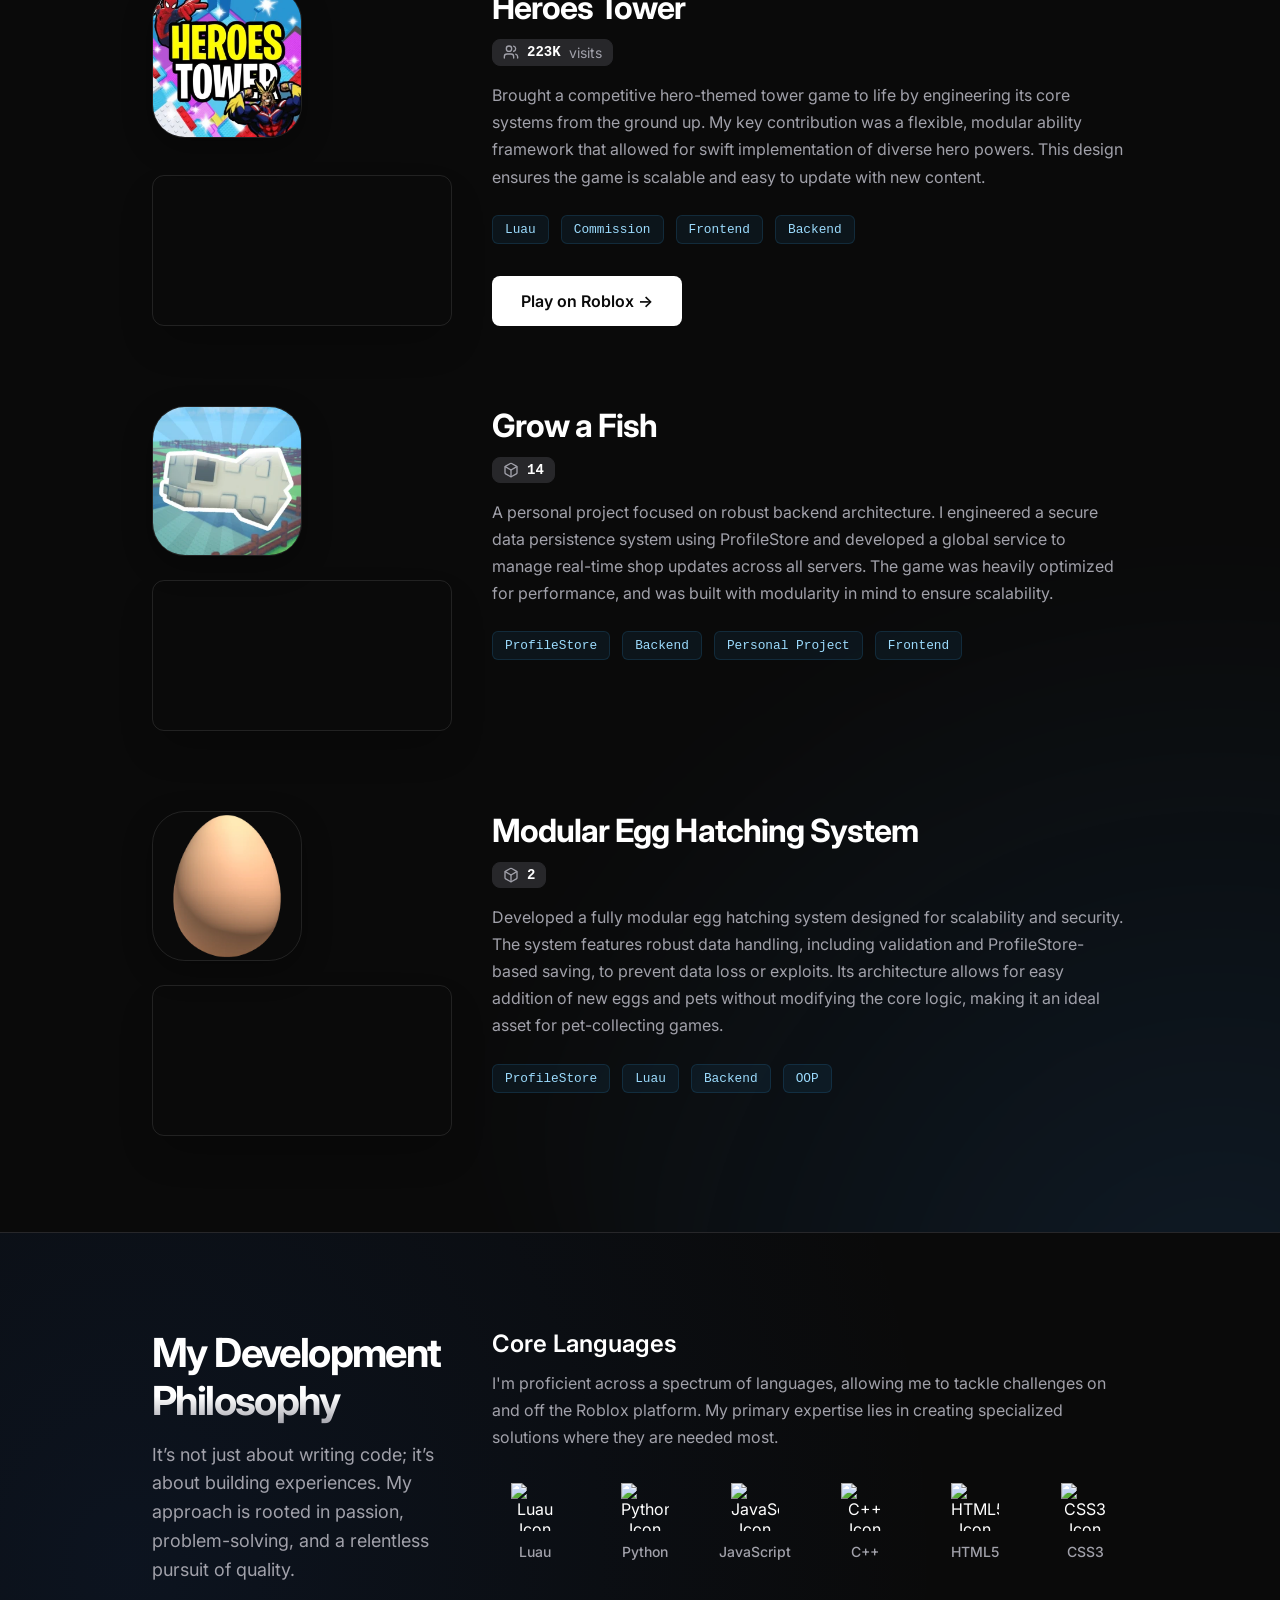
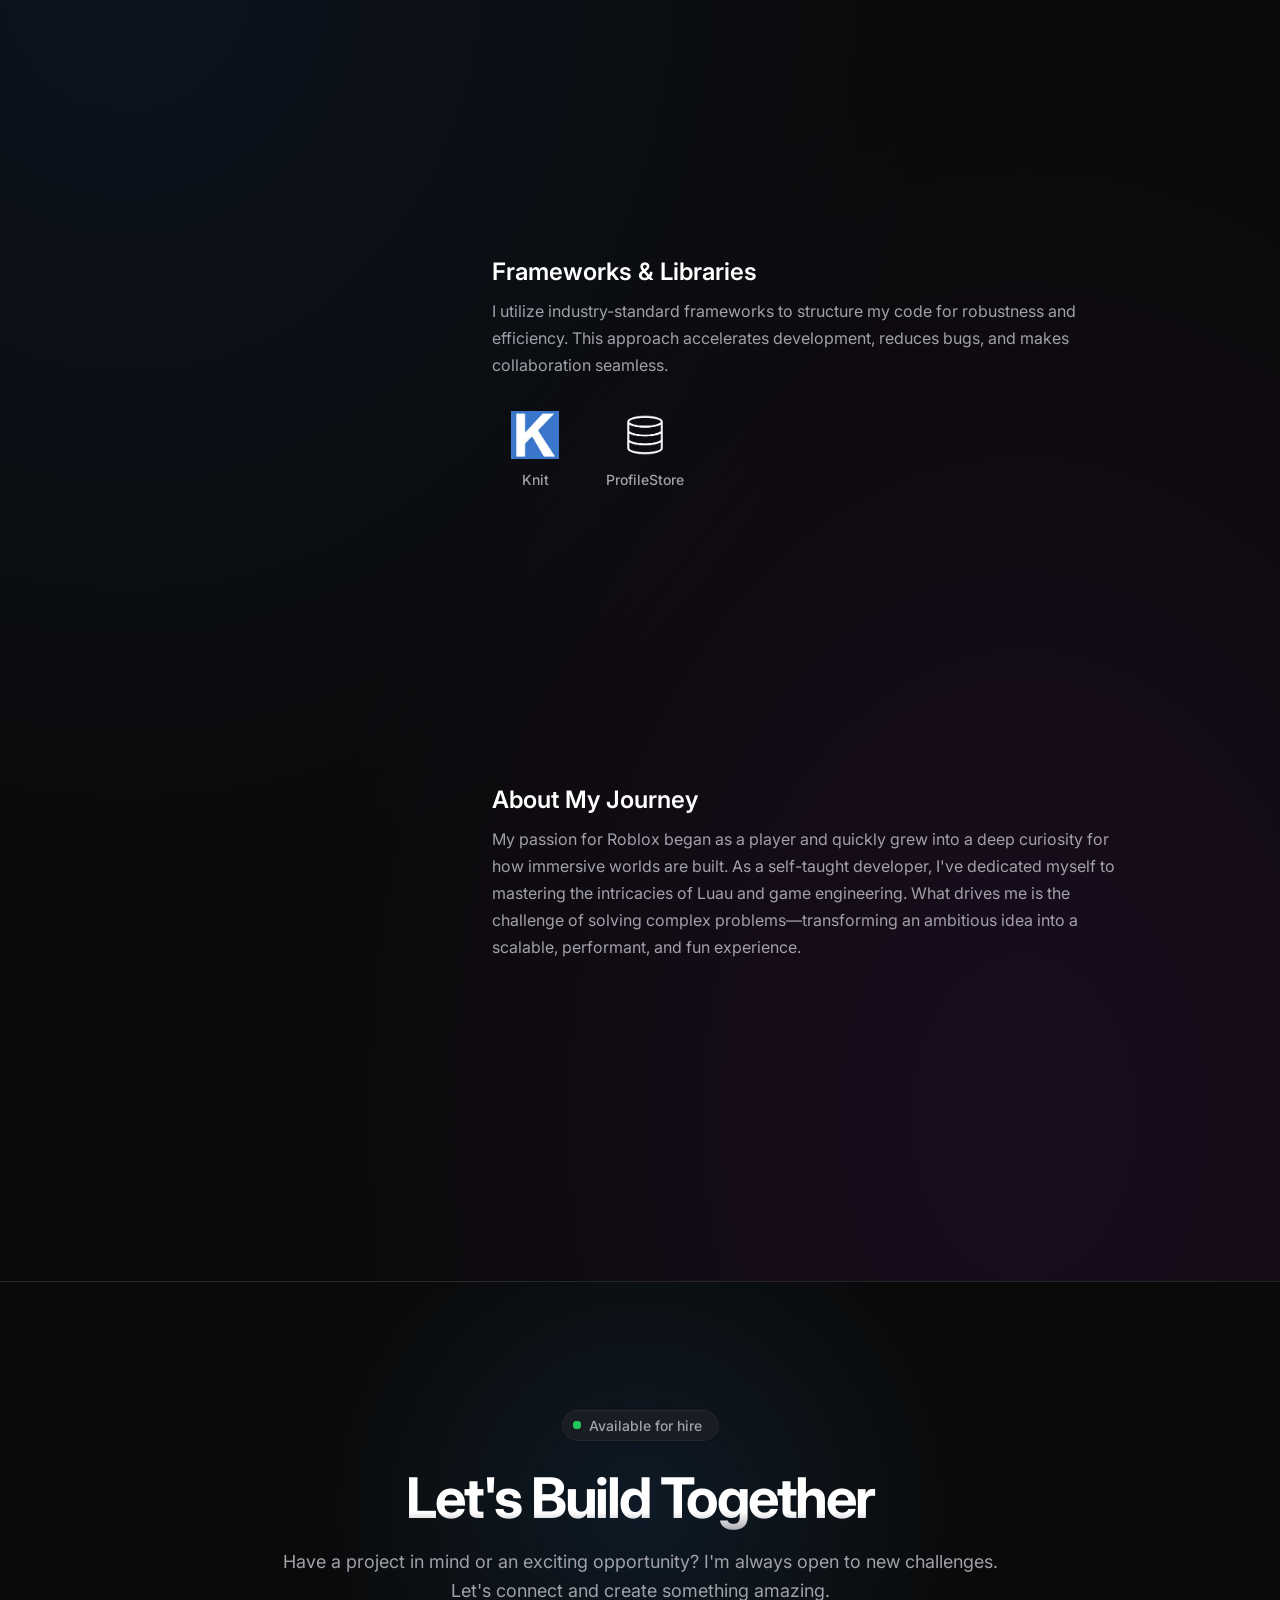
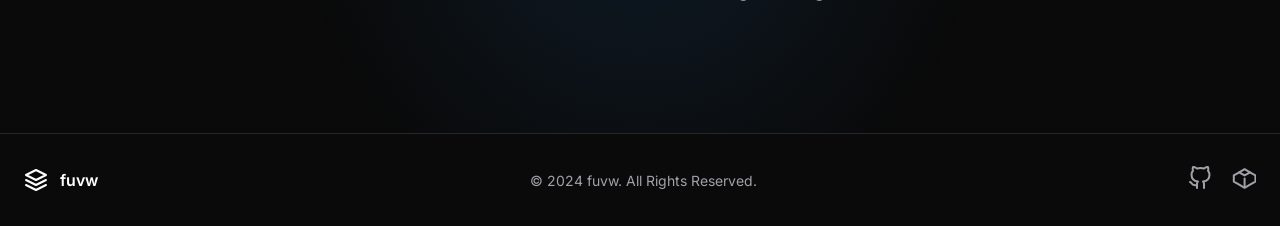
==== commit b5ffc5a6: "Update index.html" ====
--- a/index.html
+++ b/index.html
@@ -149,7 +149,7 @@
                         <div class="project-content">
                             <h3 class="project-title">Heroes Tower</h3>
                              <div class="project-meta">
-                                <div class="project-visits" data-visits="264600">
+                                <div class="project-visits" data-visits="300000">
                                     <svg xmlns="http://www.w3.org/2000/svg" width="24" height="24" viewBox="0 0 24 24" fill="none" stroke="currentColor" stroke-width="2" stroke-linecap="round" stroke-linejoin="round" class="icon"><path d="M16 21v-2a4 4 0 0 0-4-4H6a4 4 0 0 0-4 4v2"></path><circle cx="9" cy="7" r="4"></circle><path d="M22 21v-2a4 4 0 0 0-3-3.87"></path><path d="M16 3.13a4 4 0 0 1 0 7.75"></path></svg>
                                     <span class="visits-count">0</span>
                                     <span>visits</span>
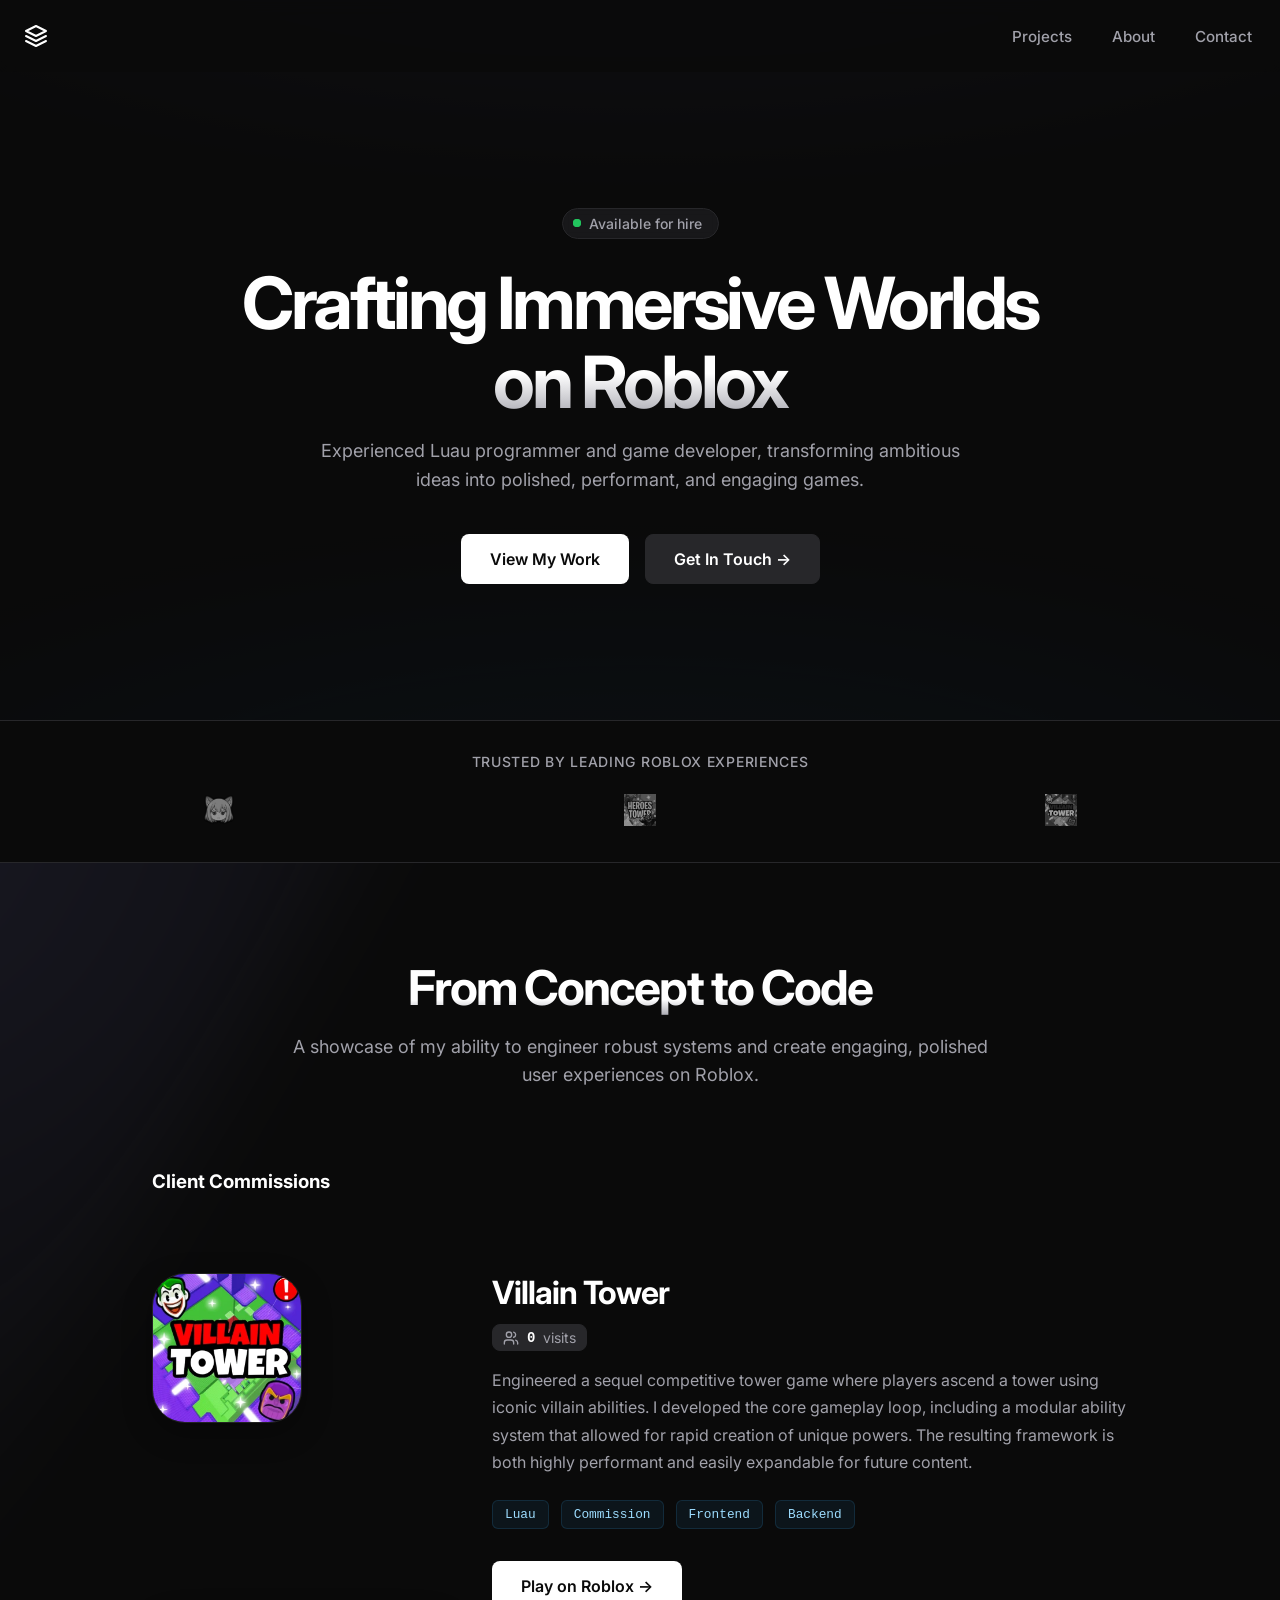
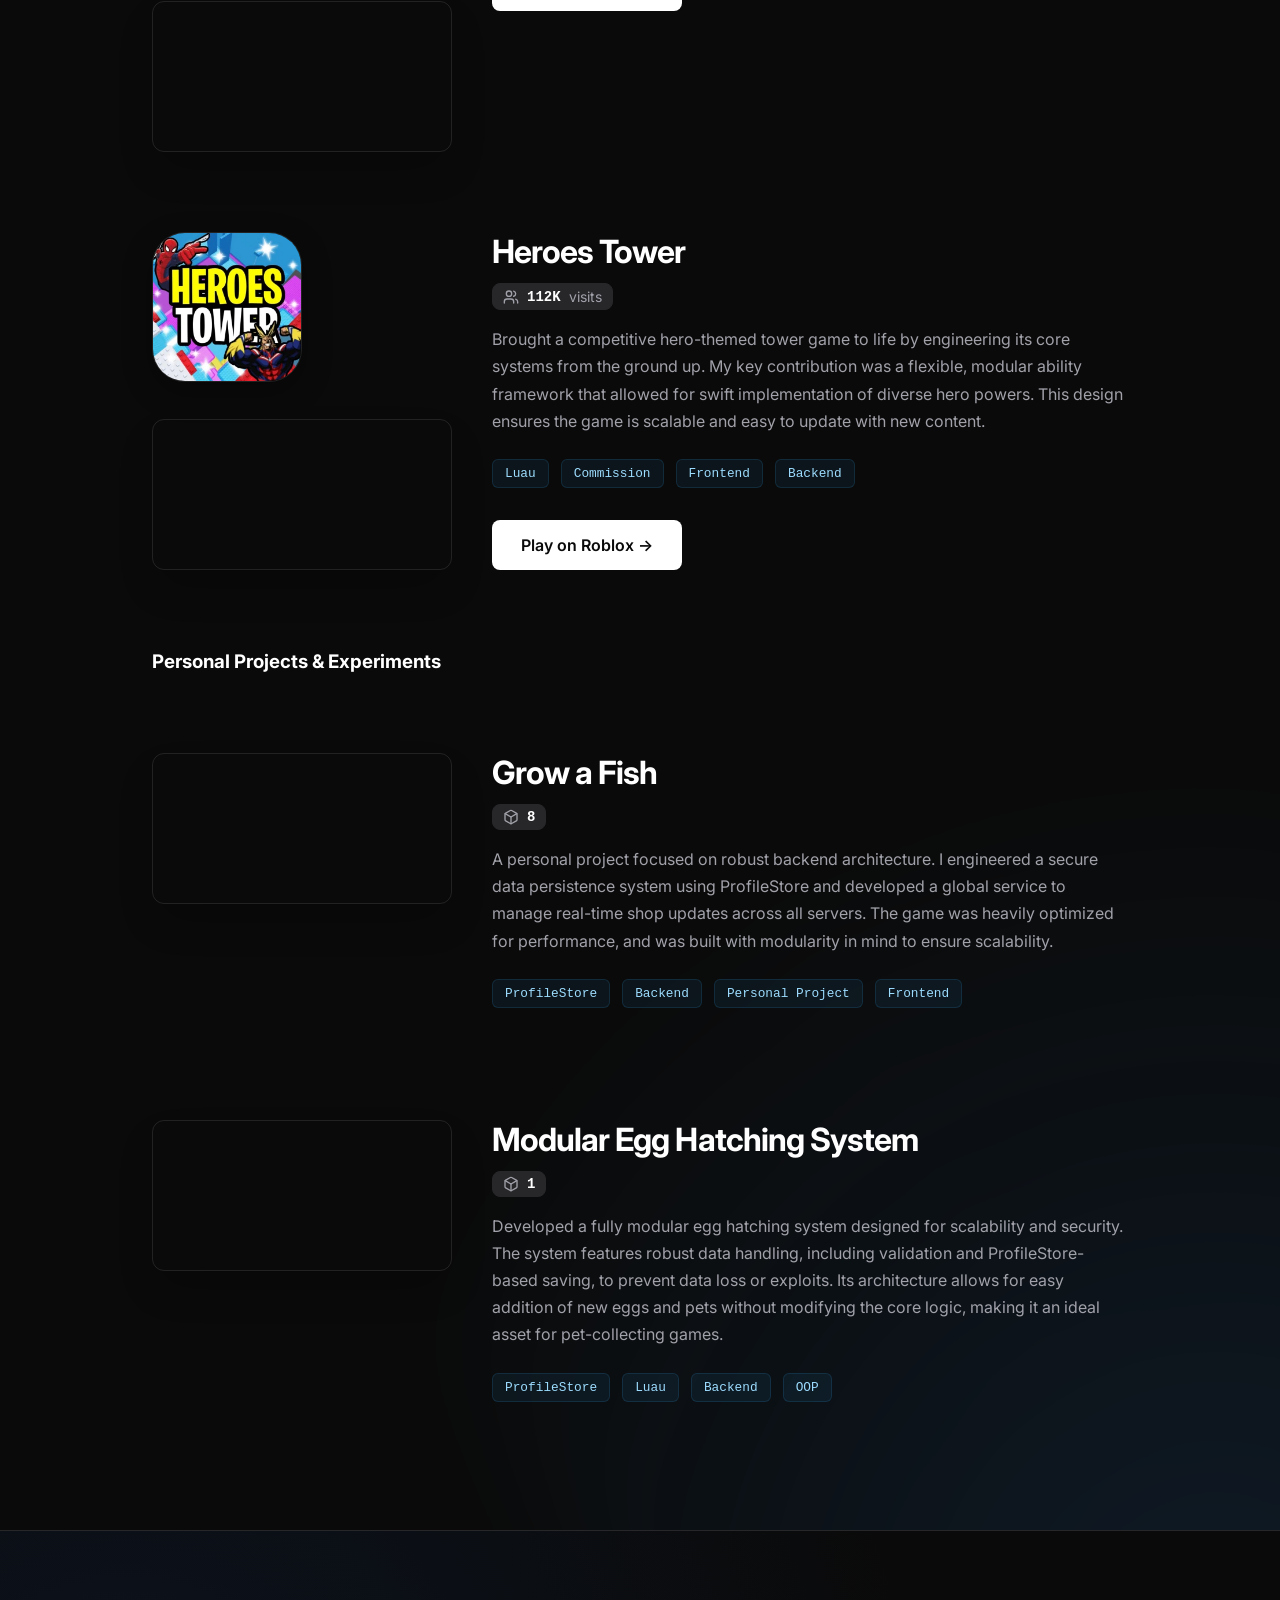
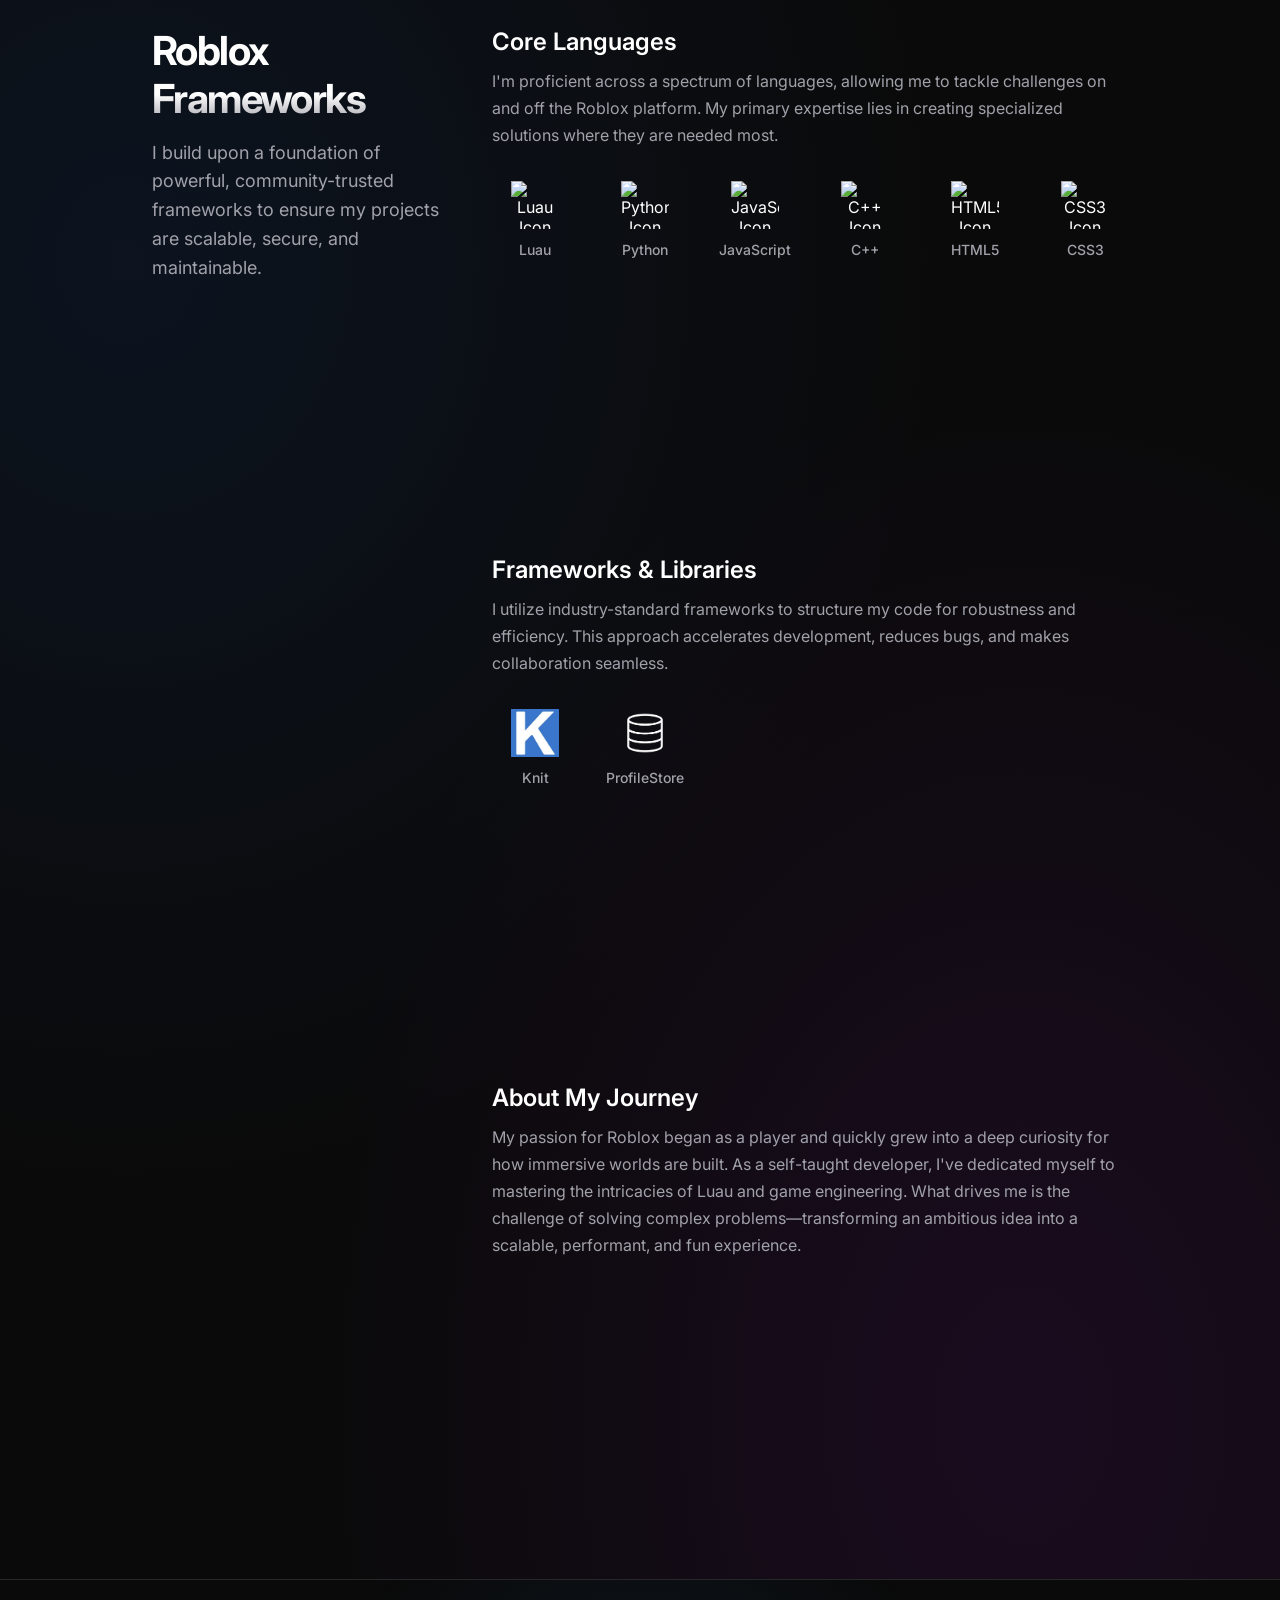
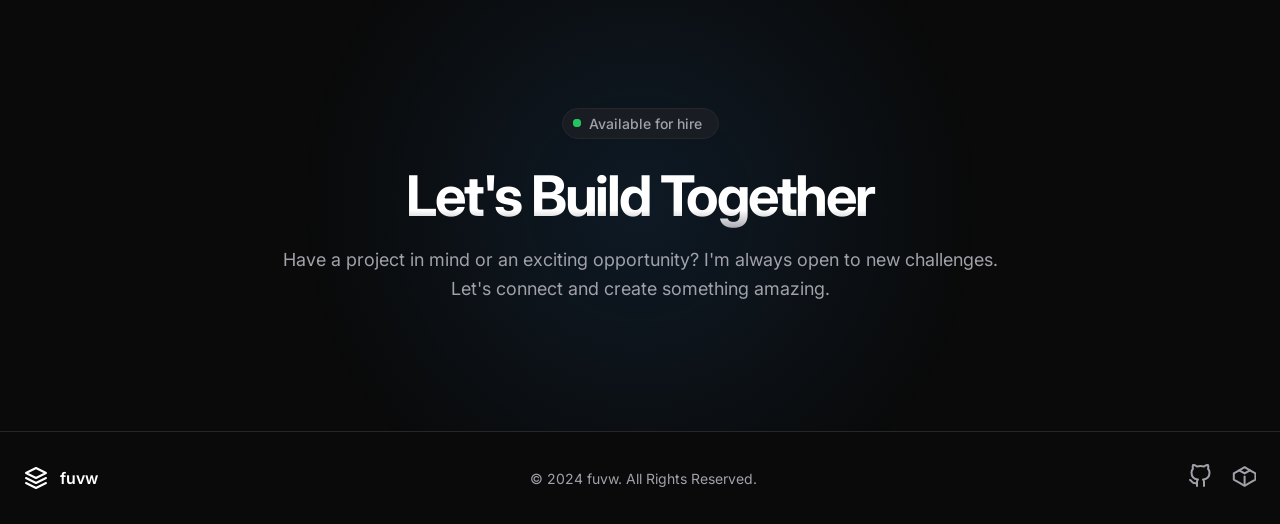
==== commit 400f5756: "Update index.html" ====
--- a/index.html
+++ b/index.html
@@ -91,10 +91,37 @@
                     <p class="section-subtitle">A showcase of my ability to engineer robust systems and create engaging, polished user experiences on Roblox.</p>
                 </div>
                 <div class="projects-grid">
+                    <h3 class="projects-category-title">Client Commissions</h3>
+
                     <div class="project-card">
                         <div class="project-media">
-                            <div class="project-icon">
-                                <img src="img/villaintower.webp" alt="Villain Tower Game Icon">
+                            <div class="project-media-header">
+                                <div class="project-icon">
+                                    <img src="img/villaintower.webp" alt="Villain Tower Game Icon">
+                                </div>
+                                <div class="project-gallery">
+                                    <a href="#" class="gallery-item gallery-button" data-video-src="./vid/villaintower/villaintower1.mp4" aria-label="View gallery for Villain Tower">
+                                        <video autoplay loop muted playsinline poster="https://images.unsplash.com/photo-1612083436494-c7a8a0a436b7?q=80&w=1200&auto=format&fit=crop">
+                                            <source src="./vid/villaintower/villaintower1.mp4" type="video/mp4">
+                                        </video>
+                                        <div class="gallery-overlay">
+                                            <span class="gallery-count"></span>
+                                        </div>
+                                    </a>
+                                    <a href="#" class="gallery-item" data-video-src="./vid/villaintower/villaintower2.mp4"></a>
+                                    <a href="#" class="gallery-item" data-video-src="./vid/villaintower/villaintower3.mp4"></a>
+                                    <a href="#" class="gallery-item" data-video-src="./vid/villaintower/villaintower4.mp4"></a>
+                                    <a href="#" class="gallery-item" data-video-src="./vid/villaintower/villaintower5.mp4"></a>
+                                    <a href="#" class="gallery-item" data-video-src="./vid/villaintower/villaintower6.mp4"></a>
+                                    <a href="#" class="gallery-item" data-video-src="./vid/villaintower/villaintower7.mp4"></a>
+                                    <a href="#" class="gallery-item" data-video-src="./vid/villaintower/villaintower8.mp4"></a>
+                                    <a href="#" class="gallery-item" data-video-src="./vid/villaintower/villaintower9.mp4"></a>
+                                    <a href="#" class="gallery-item" data-video-src="./vid/villaintower/villaintower10.mp4"></a>
+                                    <a href="#" class="gallery-item" data-video-src="./vid/villaintower/villaintower11.mp4"></a>
+                                    <a href="#" class="gallery-item" data-video-src="./vid/villaintower/villaintower12.mp4"></a>
+                                    <a href="#" class="gallery-item" data-video-src="./vid/villaintower/villaintower13.mp4"></a>
+                                    <a href="#" class="gallery-item" data-video-src="./vid/villaintower/villaintower14.mp4"></a>
+                                </div>
                             </div>
                             <div class="project-video-container">
                                 <a href="#" class="project-video-link" aria-label="View project demo for Villain Tower" data-video-src="./vid/herotower.mp4">
@@ -109,8 +136,8 @@
                             </div>
                         </div>
                         <div class="project-content">
-                            <h3 class="project-title">Villain Tower</h3>
-                             <div class="project-meta">
+                            <h4 class="project-title">Villain Tower</h4>
+                            <div class="project-meta">
                                 <div class="project-visits" data-visits="0">
                                     <svg xmlns="http://www.w3.org/2000/svg" width="24" height="24" viewBox="0 0 24 24" fill="none" stroke="currentColor" stroke-width="2" stroke-linecap="round" stroke-linejoin="round" class="icon"><path d="M16 21v-2a4 4 0 0 0-4-4H6a4 4 0 0 0-4 4v2"></path><circle cx="9" cy="7" r="4"></circle><path d="M22 21v-2a4 4 0 0 0-3-3.87"></path><path d="M16 3.13a4 4 0 0 1 0 7.75"></path></svg>
                                     <span class="visits-count">0</span>
@@ -129,10 +156,13 @@
                             </div>
                         </div>
                     </div>
+
                     <div class="project-card">
-                        <div class="project-media">
-                            <div class="project-icon">
-                                <img src="img/herotower.webp" alt="Heroes Tower Game Icon">
+                         <div class="project-media">
+                            <div class="project-media-header">
+                                <div class="project-icon">
+                                    <img src="img/herotower.webp" alt="Heroes Tower Game Icon">
+                                </div>
                             </div>
                             <div class="project-video-container">
                                 <a href="#" class="project-video-link" aria-label="View project demo for Heroes Tower" data-video-src="./vid/herootower.mp4">
@@ -147,8 +177,8 @@
                             </div>
                         </div>
                         <div class="project-content">
-                            <h3 class="project-title">Heroes Tower</h3>
-                             <div class="project-meta">
+                            <h4 class="project-title">Heroes Tower</h4>
+                            <div class="project-meta">
                                 <div class="project-visits" data-visits="300000">
                                     <svg xmlns="http://www.w3.org/2000/svg" width="24" height="24" viewBox="0 0 24 24" fill="none" stroke="currentColor" stroke-width="2" stroke-linecap="round" stroke-linejoin="round" class="icon"><path d="M16 21v-2a4 4 0 0 0-4-4H6a4 4 0 0 0-4 4v2"></path><circle cx="9" cy="7" r="4"></circle><path d="M22 21v-2a4 4 0 0 0-3-3.87"></path><path d="M16 3.13a4 4 0 0 1 0 7.75"></path></svg>
                                     <span class="visits-count">0</span>
@@ -167,11 +197,11 @@
                             </div>
                         </div>
                     </div>
-                    <div class="project-card">
+
+                    <h3 class="projects-category-title">Personal Projects & Experiments</h3>
+
+                    <div class="project-card personal">
                         <div class="project-media">
-                            <div class="project-icon">
-                                <img src="./img/growafish.webp" alt="Grow a Fish Game Icon">
-                            </div>
                             <div class="project-video-container">
                                 <a href="#" class="project-video-link" aria-label="View project demo for Grow a Fish" data-video-src="./vid/growafish.mp4">
                                     <video autoplay loop muted playsinline poster="https://images.unsplash.com/photo-1524704796725-9fc3044a58b2?q=80&w=1200&auto=format&fit=crop">
@@ -185,8 +215,8 @@
                             </div>
                         </div>
                         <div class="project-content">
-                            <h3 class="project-title">Grow a Fish</h3>
-                             <div class="project-meta">
+                            <h4 class="project-title">Grow a Fish</h4>
+                            <div class="project-meta">
                                 <div class="project-visits" data-visits="23">
                                     <svg xmlns="http://www.w3.org/2000/svg" width="24" height="24" viewBox="0 0 24 24" fill="none" stroke="currentColor" stroke-width="2" stroke-linecap="round" stroke-linejoin="round" class="icon"><path d="M21 16V8a2 2 0 0 0-1-1.73l-7-4a2 2 0 0 0-2 0l-7 4A2 2 0 0 0 3 8v8a2 2 0 0 0 1 1.73l7 4a2 2 0 0 0 2 0l7-4A2 2 0 0 0 21 16z"></path><polyline points="3.27 6.96 12 12.01 20.73 6.96"></polyline><line x1="12" y1="22.08" x2="12" y2="12"></line></svg>
                                     <span class="visits-count"></span>
@@ -199,15 +229,11 @@
                                 <span class="tag">Personal Project</span>
                                 <span class="tag">Frontend</span>
                             </div>
-                            <div class="project-links">
-                            </div>
-                        </div>
-                    </div>
-                    <div class="project-card">
+                        </div>
+                    </div>
+
+                    <div class="project-card personal">
                         <div class="project-media">
-                            <div class="project-icon">
-                                <img src="./img/egg.webp" alt="Modular Egg Hatching System Icon">
-                            </div>
                             <div class="project-video-container">
                                 <a href="#" class="project-video-link" aria-label="View project demo for Egg Hatching System" data-video-src="./vid/egghatching.mp4">
                                     <video autoplay loop muted playsinline poster="https://images.unsplash.com/photo-1612083436494-c7a8a0a436b7?q=80&w=1200&auto=format&fit=crop">
@@ -221,7 +247,7 @@
                             </div>
                         </div>
                         <div class="project-content">
-                            <h3 class="project-title">Modular Egg Hatching System</h3>
+                            <h4 class="project-title">Modular Egg Hatching System</h4>
                             <div class="project-meta">
                                 <div class="project-visits" data-visits="4">
                                     <svg xmlns="http://www.w3.org/2000/svg" width="24" height="24" viewBox="0 0 24 24" fill="none" stroke="currentColor" stroke-width="2" stroke-linecap="round" stroke-linejoin="round" class="icon"><path d="M21 16V8a2 2 0 0 0-1-1.73l-7-4a2 2 0 0 0-2 0l-7 4A2 2 0 0 0 3 8v8a2 2 0 0 0 1 1.73l7 4a2 2 0 0 0 2 0l7-4A2 2 0 0 0 21 16z"></path><polyline points="3.27 6.96 12 12.01 20.73 6.96"></polyline><line x1="12" y1="22.08" x2="12" y2="12"></line></svg>
@@ -235,7 +261,6 @@
                                 <span class="tag">Backend</span>
                                 <span class="tag">OOP</span>
                             </div>
-
                         </div>
                     </div>
                 </div>
@@ -323,6 +348,7 @@
     <div id="video-modal" class="video-modal">
         <div class="modal-content">
             <video id="modal-video-player" controls></video>
+            <div id="modal-nav"></div>
             <button id="modal-close-btn" class="modal-close-btn" aria-label="Close video player">
                 <svg xmlns="http://www.w3.org/2000/svg" width="24" height="24" viewBox="0 0 24 24" fill="none" stroke="currentColor" stroke-width="2" stroke-linecap="round" stroke-linejoin="round">
                     <line x1="18" y1="6" x2="6" y2="18"></line>
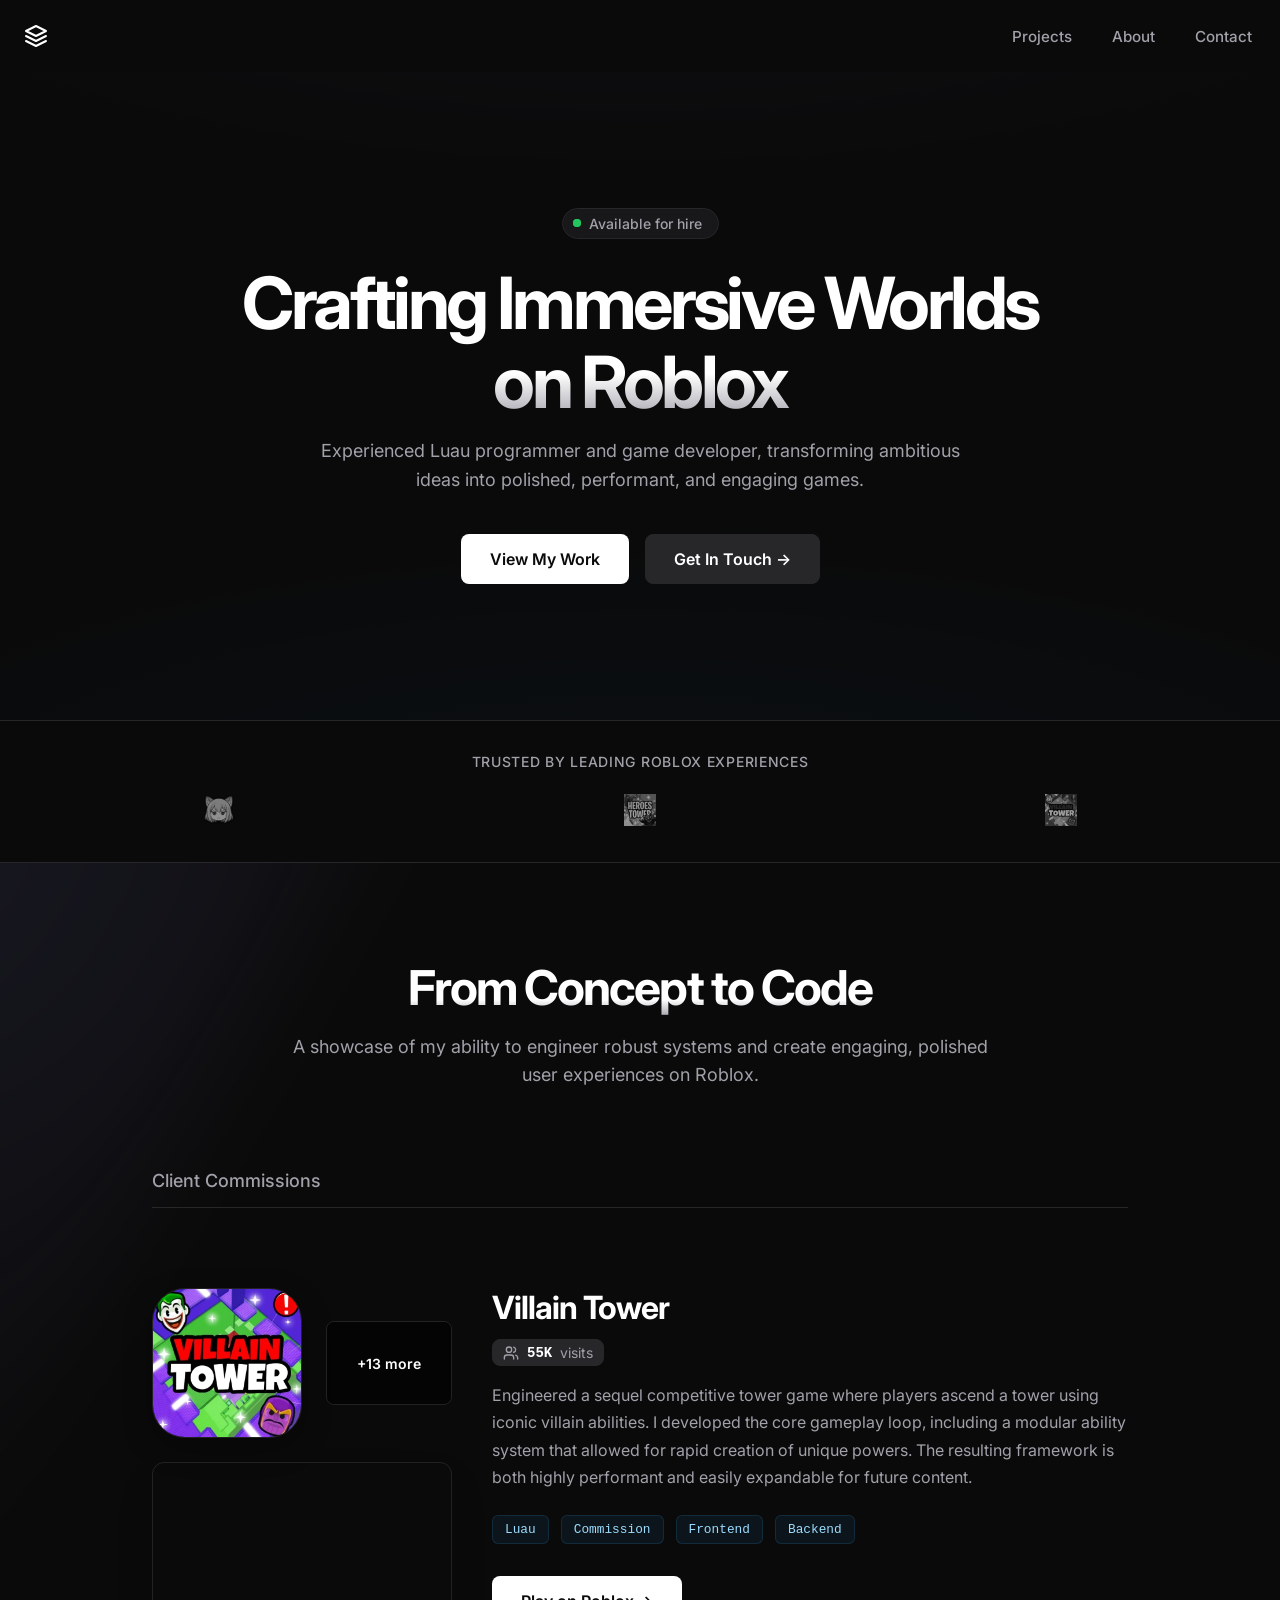
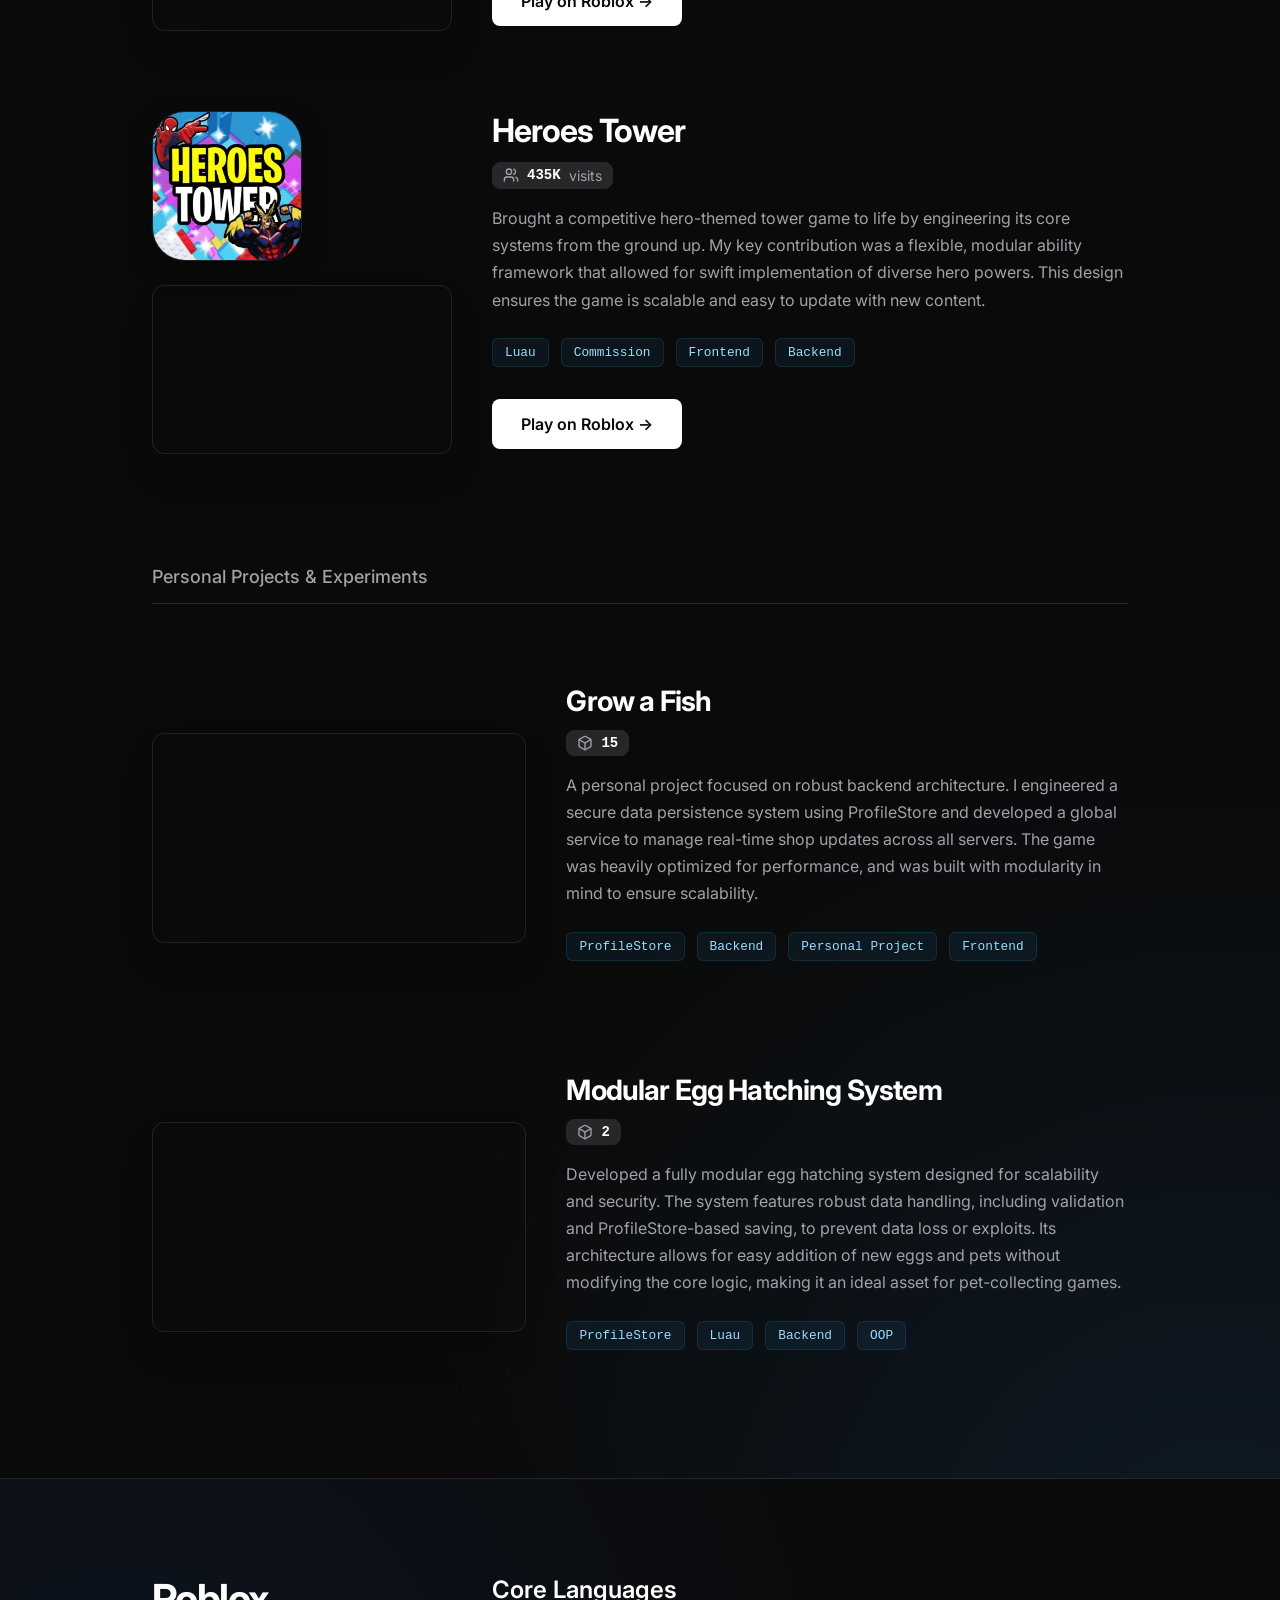
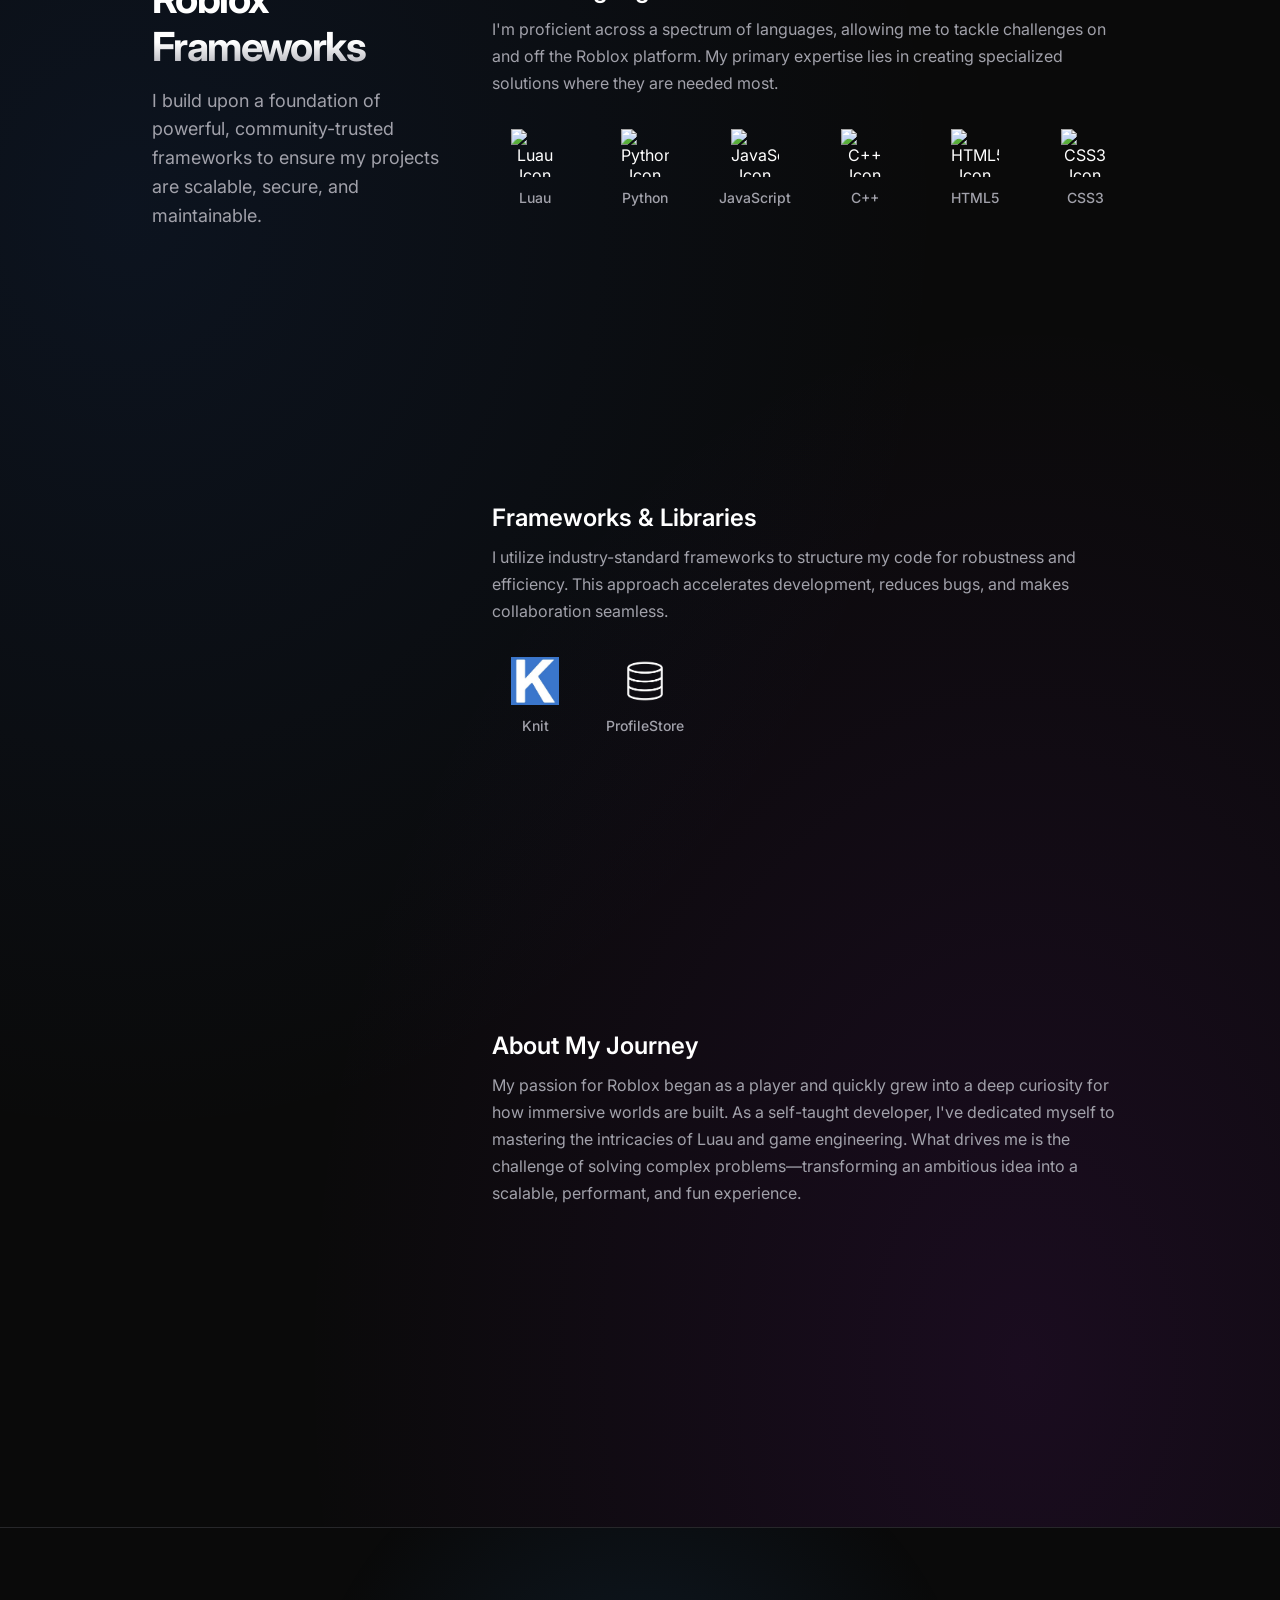
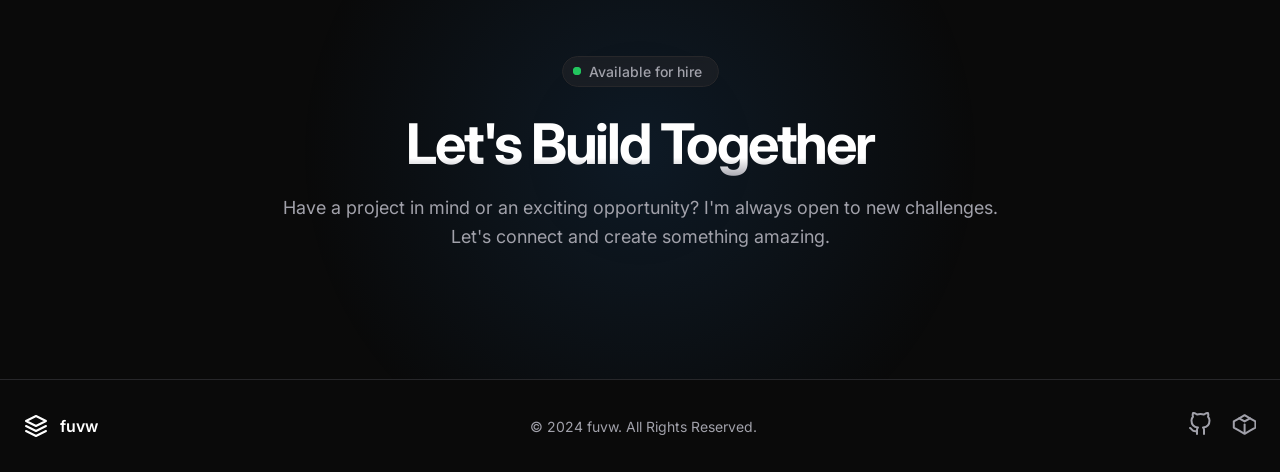
==== commit 586d9575: "Update index.html" ====
--- a/index.html
+++ b/index.html
@@ -138,7 +138,7 @@
                         <div class="project-content">
                             <h4 class="project-title">Villain Tower</h4>
                             <div class="project-meta">
-                                <div class="project-visits" data-visits="0">
+                                <div class="project-visits" data-visits="70000">
                                     <svg xmlns="http://www.w3.org/2000/svg" width="24" height="24" viewBox="0 0 24 24" fill="none" stroke="currentColor" stroke-width="2" stroke-linecap="round" stroke-linejoin="round" class="icon"><path d="M16 21v-2a4 4 0 0 0-4-4H6a4 4 0 0 0-4 4v2"></path><circle cx="9" cy="7" r="4"></circle><path d="M22 21v-2a4 4 0 0 0-3-3.87"></path><path d="M16 3.13a4 4 0 0 1 0 7.75"></path></svg>
                                     <span class="visits-count">0</span>
                                     <span>visits</span>
@@ -179,7 +179,7 @@
                         <div class="project-content">
                             <h4 class="project-title">Heroes Tower</h4>
                             <div class="project-meta">
-                                <div class="project-visits" data-visits="300000">
+                                <div class="project-visits" data-visits="550000">
                                     <svg xmlns="http://www.w3.org/2000/svg" width="24" height="24" viewBox="0 0 24 24" fill="none" stroke="currentColor" stroke-width="2" stroke-linecap="round" stroke-linejoin="round" class="icon"><path d="M16 21v-2a4 4 0 0 0-4-4H6a4 4 0 0 0-4 4v2"></path><circle cx="9" cy="7" r="4"></circle><path d="M22 21v-2a4 4 0 0 0-3-3.87"></path><path d="M16 3.13a4 4 0 0 1 0 7.75"></path></svg>
                                     <span class="visits-count">0</span>
                                     <span>visits</span>
--- a/style.css
+++ b/style.css
@@ -382,6 +382,19 @@
     gap: 80px;
 }
 
+.projects-category-title {
+    font-size: 1.125rem;
+    font-weight: 500;
+    color: var(--color-muted-foreground);
+    padding-bottom: 16px;
+    border-bottom: 1px solid var(--color-border);
+    margin-top: 32px;
+}
+
+.projects-category-title:first-of-type {
+    margin-top: 0;
+}
+
 .project-card {
     display: grid;
     grid-template-columns: 300px 1fr;
@@ -389,13 +402,26 @@
     align-items: start;
 }
 
+.project-card.personal {
+    grid-template-columns: 1fr 1.5fr;
+    align-items: center;
+}
+
 .project-media {
     position: sticky;
     top: 120px;
     display: flex;
     flex-direction: column;
-    height: 100%;
-    justify-content: space-between;
+    gap: 24px;
+}
+
+.project-card.personal .project-media {
+    flex-direction: column;
+}
+
+.project-media-header {
+    display: flex;
+    align-items: center;
     gap: 24px;
 }
 
@@ -406,6 +432,7 @@
     overflow: hidden;
     box-shadow: 0 10px 30px rgba(0,0,0,0.3);
     border: 1px solid var(--color-card-border);
+    flex-shrink: 0;
 }
 
 .project-icon img {
@@ -419,17 +446,21 @@
     overflow: hidden;
     box-shadow: 0 20px 40px -10px rgba(0,0,0,0.3);
     border: 1px solid var(--color-card-border);
+    aspect-ratio: 16 / 9;
 }
 
 .project-video-link {
     display: block;
     position: relative;
+    width: 100%;
+    height: 100%;
 }
 
 .project-video-container video {
     width: 100%;
-    height: auto;
+    height: 100%;
     display: block;
+    object-fit: cover;
 }
 
 .play-overlay {
@@ -461,11 +492,63 @@
     font-weight: 500;
 }
 
+.project-gallery {
+    width: 100%;
+}
+
+.gallery-item {
+    display: none;
+}
+
+.gallery-button {
+    display: block;
+    position: relative;
+    width: 100%;
+    height: 84px;
+    border-radius: 8px;
+    overflow: hidden;
+    border: 1px solid var(--color-card-border);
+    cursor: pointer;
+    transition: transform 0.2s ease, box-shadow 0.2s ease;
+}
+
+.gallery-button:hover {
+    transform: scale(1.05);
+    box-shadow: 0 10px 20px rgba(0,0,0,0.2);
+}
+
+.gallery-button video {
+    position: absolute;
+    top: 0;
+    left: 0;
+    width: 100%;
+    height: 100%;
+    object-fit: cover;
+    filter: blur(3px);
+    transform: scale(1.1);
+}
+
+.gallery-overlay {
+    position: absolute;
+    inset: 0;
+    display: flex;
+    justify-content: center;
+    align-items: center;
+    background-color: rgba(0,0,0,0.6);
+    color: white;
+    font-weight: 600;
+    font-size: 0.875rem;
+}
+
 .project-title {
     font-size: 2rem;
     font-weight: 700;
     letter-spacing: -0.03em;
     margin-bottom: 12px;
+}
+
+.project-card.personal .project-title {
+    font-size: 1.75rem;
 }
 
 .project-meta {
@@ -681,7 +764,6 @@
     margin-bottom: 16px;
 }
 
-
 .main-footer {
     padding: 32px 0;
     border-top: 1px solid var(--color-border);
@@ -749,6 +831,8 @@
     max-height: 90%;
     transform: scale(0.95);
     transition: transform 0.3s ease;
+    display: flex;
+    flex-direction: column;
 }
 
 .video-modal.is-visible .modal-content {
@@ -757,11 +841,51 @@
 
 #modal-video-player {
     width: 100%;
-    height: auto;
-    max-height: calc(90vh - 40px);
     border-radius: 12px;
     border: 1px solid var(--color-border);
     box-shadow: 0 20px 50px rgba(0,0,0,0.5);
+    flex-grow: 1;
+    min-height: 0;
+}
+
+#modal-nav {
+    padding-top: 16px;
+    display: flex;
+    gap: 8px;
+    justify-content: center;
+    flex-wrap: wrap;
+    max-width: 100%;
+    overflow-x: auto;
+}
+
+.nav-thumbnail {
+    background: var(--color-secondary);
+    border: 2px solid var(--color-border);
+    border-radius: 6px;
+    height: 60px;
+    aspect-ratio: 16/9;
+    padding: 0;
+    cursor: pointer;
+    overflow: hidden;
+    position: relative;
+    opacity: 0.7;
+    transition: opacity 0.2s ease, border-color 0.2s ease;
+}
+
+.nav-thumbnail:hover {
+    opacity: 1;
+    border-color: var(--color-muted-foreground);
+}
+
+.nav-thumbnail.is-active {
+    opacity: 1;
+    border-color: var(--color-primary);
+}
+
+.nav-thumbnail video {
+    width: 100%;
+    height: 100%;
+    object-fit: cover;
 }
 
 .modal-close-btn {
@@ -788,18 +912,32 @@
 
 @media (max-width: 900px) {
     .projects-grid { gap: 48px; }
-    .project-card { grid-template-columns: 1fr; gap: 24px; }
-    .project-media { position: static; flex-direction: row; align-items: center; }
-    .project-icon { width: 64px; height: 64px; flex-shrink: 0; }
-    .project-video-container { flex-grow: 1; }
-    .project-content { padding-top: 0; }
-    .project-title { font-size: 1.5rem; margin-bottom: 12px; }
-
-    .details-layout-wrapper { flex-direction: column; gap: 32px; }
-    .details-sticky-content { width: 100%; position: static; text-align: center; }
-    .details-sticky-content .section-title,
-    .details-sticky-content .section-subtitle { text-align: center; margin-left: auto; margin-right: auto; }
-    .details-scrolling-content { gap: 64px; }
+    .project-card,
+    .project-card.personal {
+        grid-template-columns: 1fr; 
+        gap: 24px; 
+    }
+    .project-media { 
+        position: static;
+        order: 1;
+    }
+    .project-content {
+        order: 2;
+    }
+    .project-icon { 
+        width: 100px; 
+        height: 100px;
+    }
+    .project-card.personal .project-media {
+        flex-direction: column;
+    }
+    .gallery-button {
+        height: 100px;
+    }
+    .project-title,
+    .project-card.personal .project-title {
+        font-size: 1.5rem; 
+    }
 }
 
 @media (max-width: 768px) {
@@ -825,9 +963,18 @@
     .is-open .icon-close { display: block; }
     .hero-title { font-size: clamp(2.25rem, 10vw, 3rem); }
     .hero-subtitle { font-size: 1rem; }
-
+    .project-media-header {
+        flex-direction: column;
+        align-items: flex-start;
+    }
+    .project-icon {
+        width: 80px;
+        height: 80px;
+    }
+    .gallery-button {
+        height: 80px;
+    }
     .modal-close-btn { top: 16px; right: 16px; background-color: rgba(0,0,0,0.5); border-radius: 50%; }
-
     .footer-container { flex-direction: column; gap: 24px; }
     .footer-left { order: 2; }
     .footer-right { order: 1; }
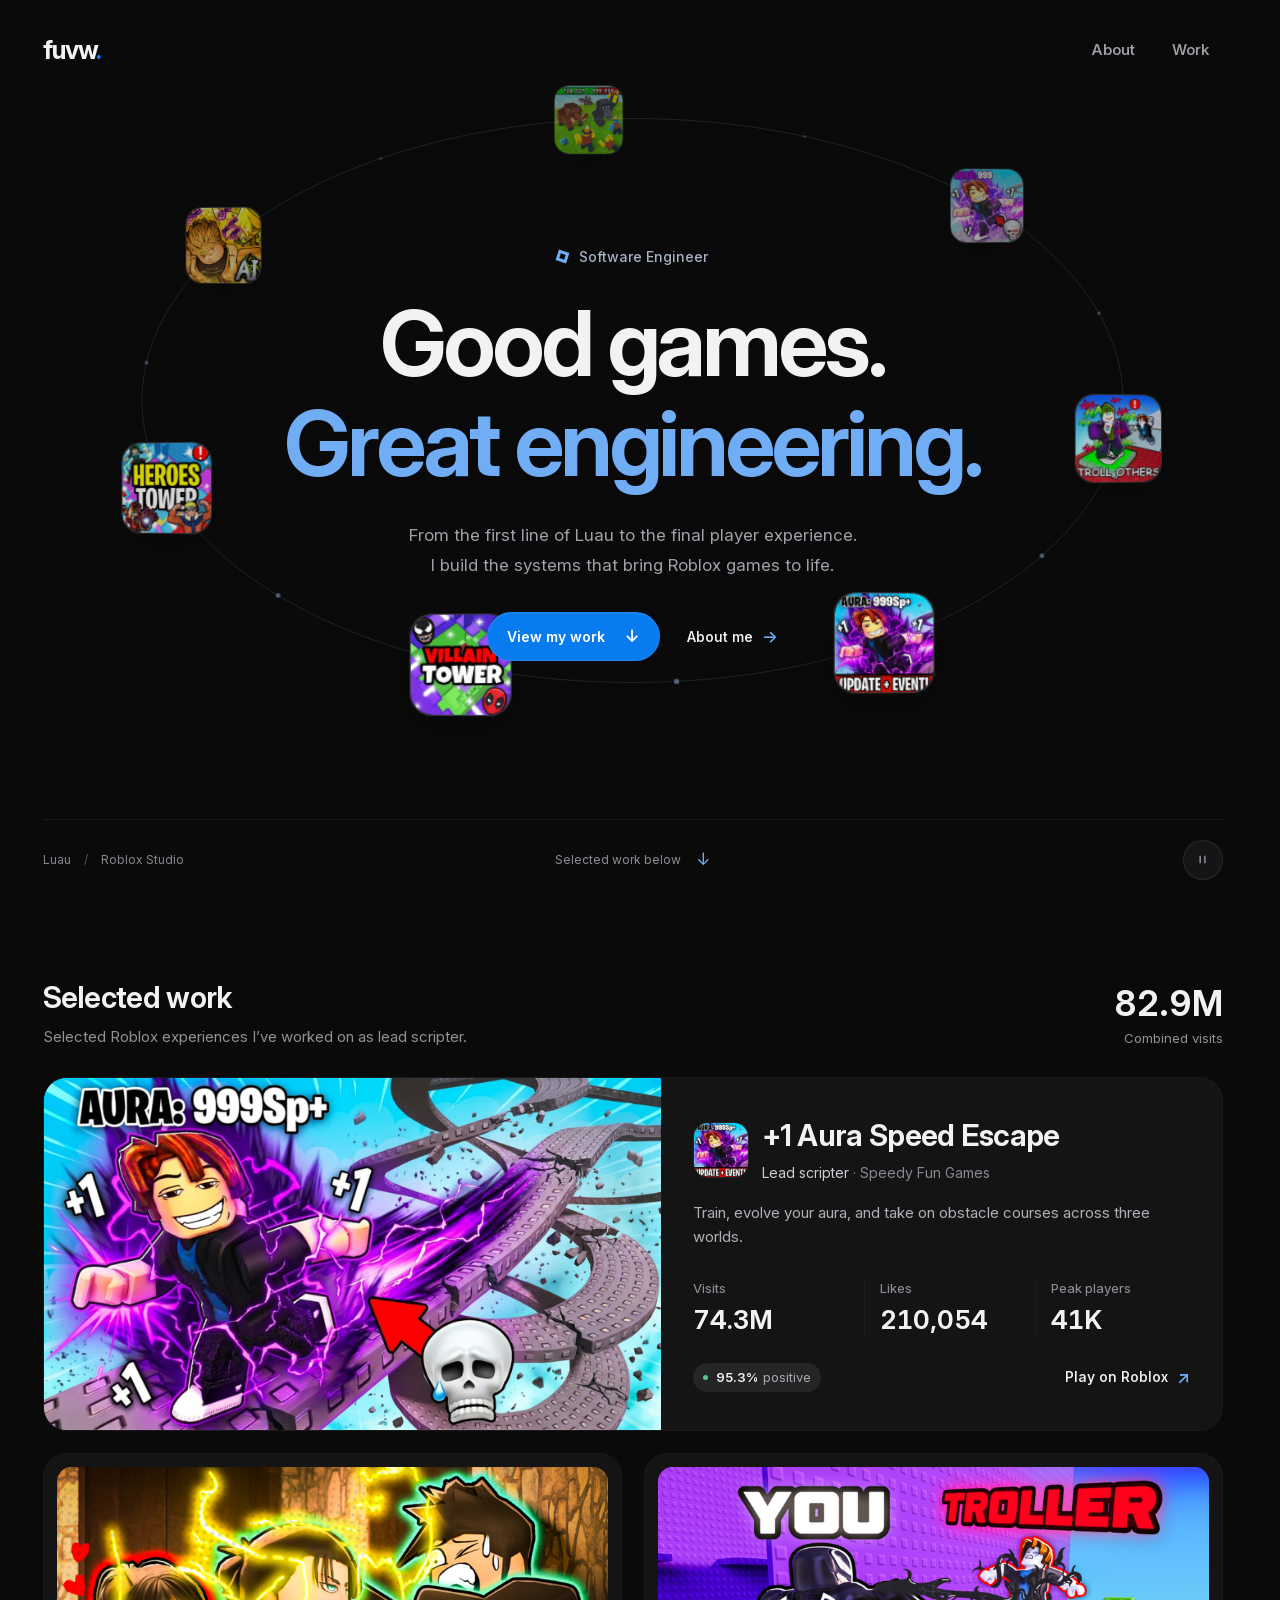
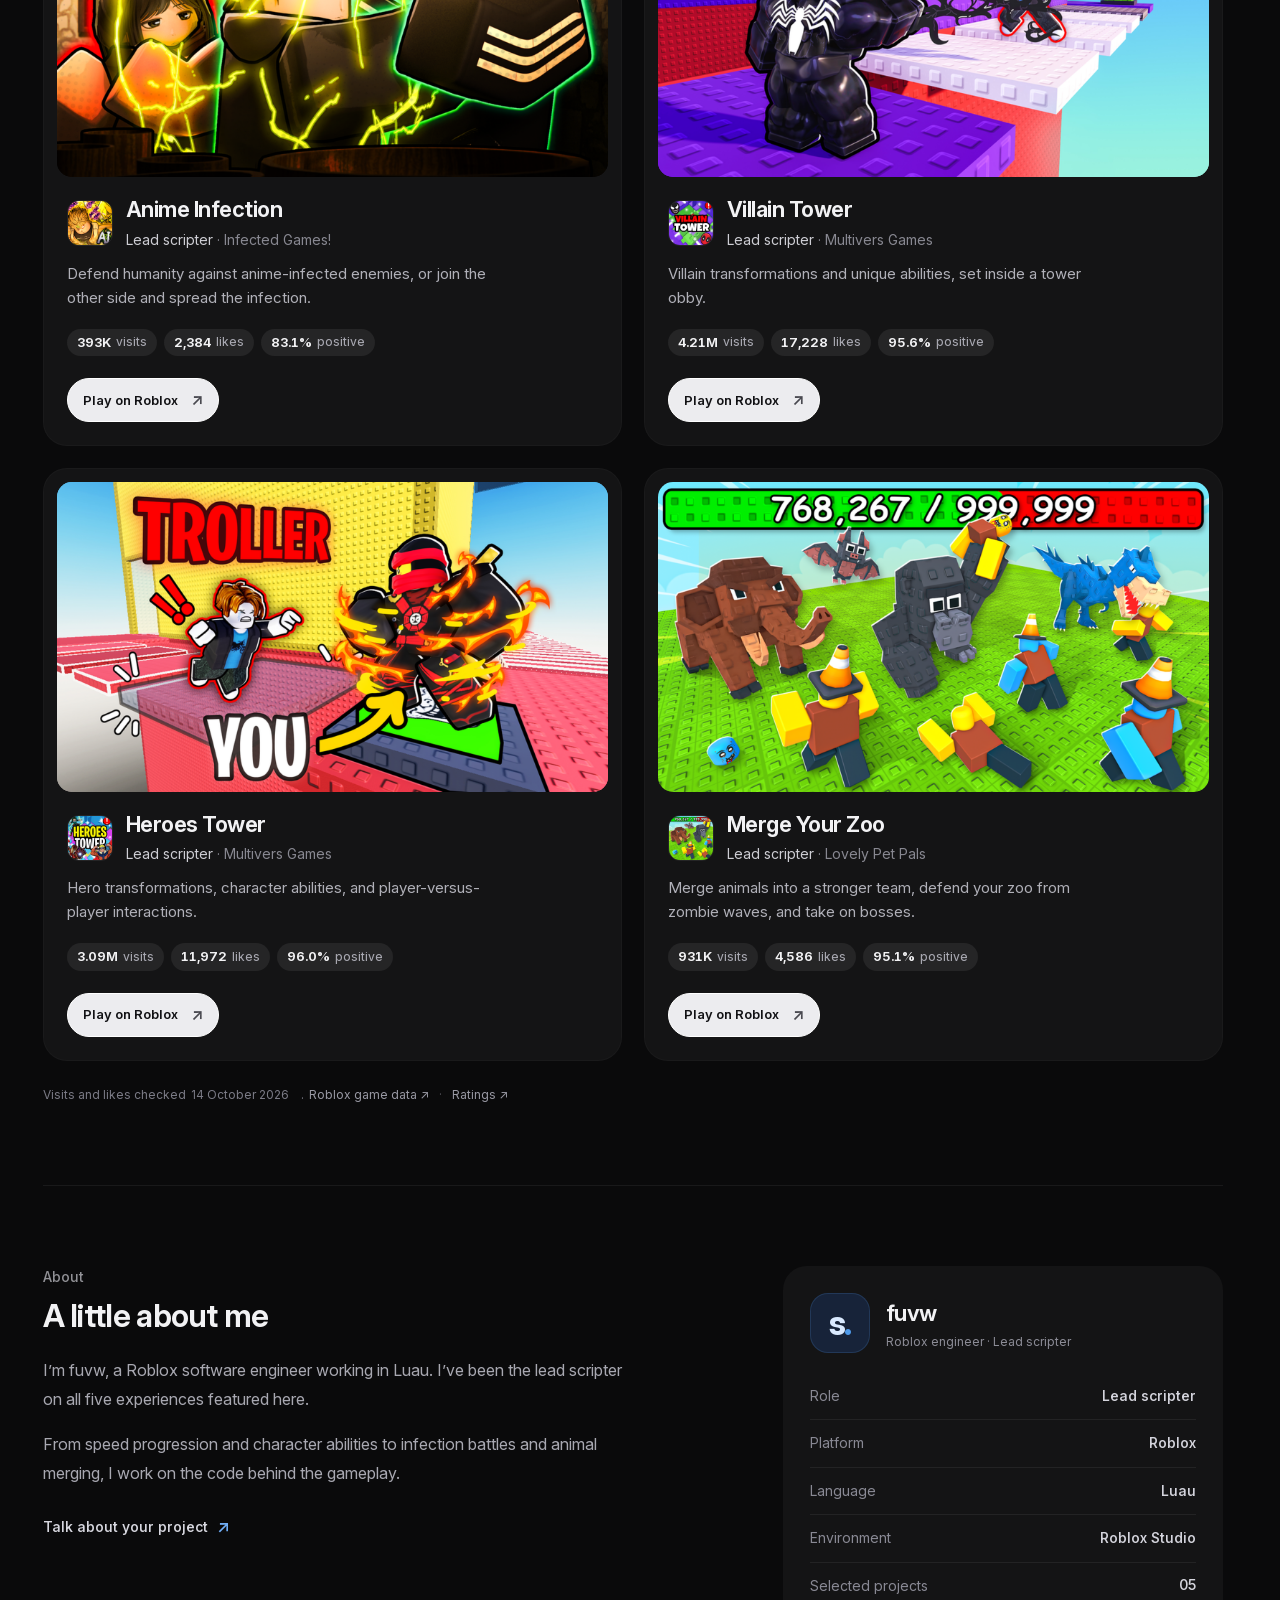
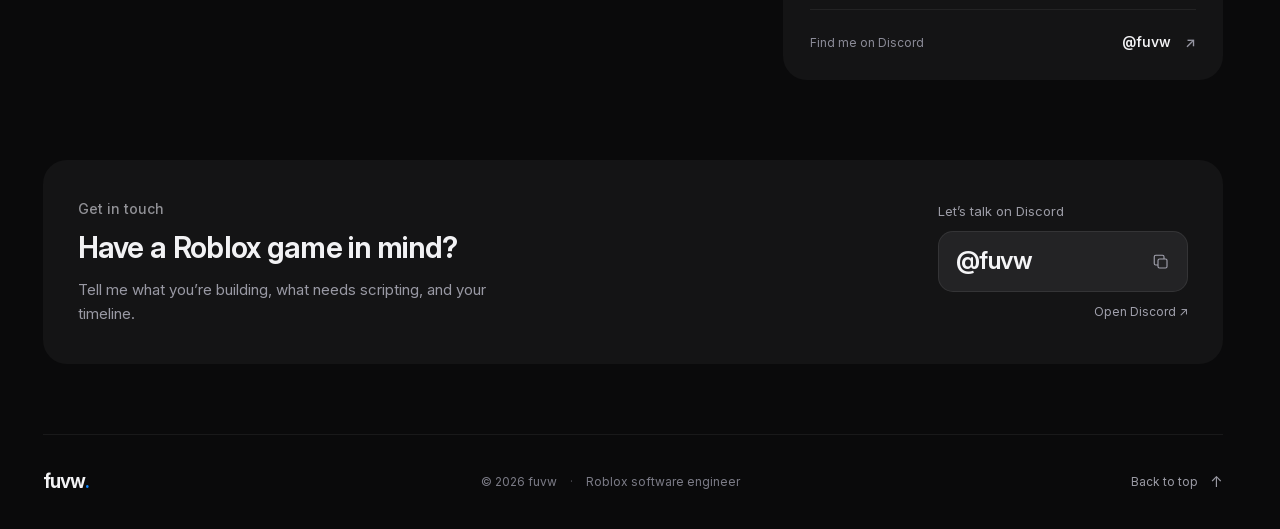
==== commit 426cfe34: "Add files via upload" ====
--- a/index.html
+++ b/index.html
@@ -1,361 +1,288 @@
 <!DOCTYPE html>
 <html lang="en">
 <head>
-    <meta charset="UTF-8">
-    <meta name="viewport" content="width=device-width, initial-scale=1.0">
-    <title>Roblox Game Programmer & Developer</title>
-    <meta name="description" content="Portfolio of fuvw, a professional Roblox game programmer and Luau developer specializing in creating immersive and performant experiences.">
-    <meta name="keywords" content="Roblox Developer, Roblox Programmer, Luau Scripter, Game Development, Portfolio">
-    
-    <link rel="apple-touch-icon" sizes="180x180" href="./favicon/apple-touch-icon.png">
-    <link rel="icon" type="image/png" sizes="32x32" href="./favicon/favicon-32x32.png">
-    <link rel="icon" type="image/png" sizes="16x16" href="./favicon/favicon-16x16.png">
-
-    <link rel="stylesheet" href="style.css">
-    <link rel="preconnect" href="https://fonts.googleapis.com">
-    <link rel="preconnect" href="https://fonts.gstatic.com" crossorigin>
-    <link href="https://fonts.googleapis.com/css2?family=Inter:wght@400;500;600;700&display=swap" rel="stylesheet">
-    
-    <script src="script.js" defer></script>
+  <meta charset="utf-8">
+  <meta name="viewport" content="width=device-width, initial-scale=1">
+  <meta name="theme-color" content="#0a0a0b">
+  <title>fuvw · Roblox Software Engineer</title>
+  <meta name="description" content="fuvw, Roblox software engineer and lead scripter. Explore Aura Speed Escape, Villain Tower, Heroes Tower, Anime Infection, and Merge Your Zoo. Discord: fuvw.">
+  <link rel="icon" href="assets/favicon.svg" type="image/svg+xml">
+  <link rel="preload" href="assets/fonts/InterVariable.woff2" as="font" type="font/woff2" crossorigin>
+  <link rel="stylesheet" href="css/style.css">
+  <script src="js/main.js" defer></script>
+  <script src="js/video.js" defer></script>
 </head>
 <body>
-    <header class="main-header">
-        <div class="header-container">
-            <a href="/" class="logo" aria-label="Homepage">
-                <svg width="24" height="24" viewBox="0 0 24 24" fill="none" xmlns="http://www.w3.org/2000/svg" role="img" aria-hidden="true">
-                    <path d="M12 2L2 7L12 12L22 7L12 2Z" stroke="currentColor" stroke-width="2" stroke-linecap="round" stroke-linejoin="round"/>
-                    <path d="M2 17L12 22L22 17" stroke="currentColor" stroke-width="2" stroke-linecap="round" stroke-linejoin="round"/>
-                    <path d="M2 12L12 17L22 12" stroke="currentColor" stroke-width="2" stroke-linecap="round" stroke-linejoin="round"/>
-                </svg>
-            </a>
-            <nav class="main-nav" aria-label="Main navigation">
-                <ul>
-                    <li><a href="#projects">Projects</a></li>
-                    <li><a href="#about">About</a></li>
-                    <li><a href="#contact">Contact</a></li>
-                </ul>
-            </nav>
-            <button class="menu-toggle" aria-label="Open navigation menu" aria-expanded="false" aria-controls="main-nav">
-                <svg xmlns="http://www.w3.org/2000/svg" width="24" height="24" viewBox="0 0 24 24" fill="none" stroke="currentColor" stroke-width="2" stroke-linecap="round" stroke-linejoin="round" class="icon-menu">
-                    <line x1="4" y1="12" x2="20" y2="12"></line>
-                    <line x1="4" y1="6" x2="20" y2="6"></line>
-                    <line x1="4" y1="18" x2="20" y2="18"></line>
-                </svg>
-                 <svg xmlns="http://www.w3.org/2000/svg" width="24" height="24" viewBox="0 0 24 24" fill="none" stroke="currentColor" stroke-width="2" stroke-linecap="round" stroke-linejoin="round" class="icon-close">
-                    <line x1="18" y1="6" x2="6" y2="18"></line>
-                    <line x1="6" y1="6" x2="18" y2="18"></line>
-                </svg>
-            </button>
-        </div>
+  <main>
+    <section class="hero" id="top" aria-labelledby="hero-title">
+      <div class="game-orbit" aria-hidden="true" data-dragging="false">
+        <svg class="orbit-track" width="100%" height="100%"><ellipse cx="50%" cy="45%" rx="42%" ry="32%"/></svg>
+        <span class="orbit-tile" style="--start-x: 90.8%; --start-y: 52.6%" title="+1 Aura Speed Escape">
+          <img src="assets/games/aura-speed-escape-icon.png" alt="" width="256" height="256" draggable="false" decoding="async">
+        </span>
+        <span class="orbit-tile" style="--start-x: 67.6%; --start-y: 74%" title="Villain Tower">
+          <img src="assets/games/villain-tower-icon.png" alt="" width="256" height="256" draggable="false" decoding="async">
+        </span>
+        <span class="orbit-tile" style="--start-x: 31.2%; --start-y: 73.6%" title="Heroes Tower">
+          <img src="assets/games/heroes-tower-icon.png" alt="" width="256" height="256" draggable="false" decoding="async">
+        </span>
+        <span class="orbit-tile" style="--start-x: 8.9%; --start-y: 51.6%" title="Anime Infection">
+          <img src="assets/games/anime-infection-icon.png" alt="" width="256" height="256" draggable="false" decoding="async">
+        </span>
+        <span class="orbit-tile" style="--start-x: 17.6%; --start-y: 24.7%" title="Merge Your Zoo">
+          <img src="assets/games/merge-your-zoo-icon.png" alt="" width="256" height="256" draggable="false" decoding="async">
+        </span>
+        <span class="orbit-tile" style="--start-x: 50.7%; --start-y: 13%" title="Speedy Fun Games">
+          <img src="assets/groups/speedy-fun-games-icon.png" alt="" width="420" height="420" draggable="false" decoding="async">
+        </span>
+        <span class="orbit-tile" style="--start-x: 83.2%; --start-y: 25.4%" title="Multivers Games">
+          <img src="assets/groups/multivers-games-icon.png" alt="" width="420" height="420" draggable="false" decoding="async">
+        </span>
+        <span class="orbit-node" style="--start-x: 82.4%; --start-y: 65.3%"></span>
+        <span class="orbit-node" style="--start-x: 49.3%; --start-y: 77%"></span>
+        <span class="orbit-node" style="--start-x: 16.8%; --start-y: 64.6%"></span>
+        <span class="orbit-node" style="--start-x: 9.2%; --start-y: 37.4%"></span>
+        <span class="orbit-node" style="--start-x: 32.4%; --start-y: 16%"></span>
+        <span class="orbit-node" style="--start-x: 68.8%; --start-y: 16.4%"></span>
+        <span class="orbit-node" style="--start-x: 91.1%; --start-y: 38.4%"></span>
+      </div>
+      <div class="hero-shade" aria-hidden="true"></div>
+
+      <header class="site-header page-width">
+        <a class="wordmark" href="#top" aria-label="fuvw — portfolio home">fuvw<span>.</span></a>
+        <nav class="header-nav" aria-label="Main navigation">
+          <a href="#about">About</a>
+          <a href="#work">Work</a>
+        </nav>
+      </header>
+
+      <div class="hero-content page-width">
+        <p class="eyebrow"><span class="roblox-mark" aria-hidden="true"></span>Software Engineer</p>
+        <h1 id="hero-title" data-reveal>
+          <span>Good games.</span>
+          <span class="headline-accent">Great engineering.</span>
+        </h1>
+        <p class="hero-description" data-reveal>From the first line of Luau to the final player experience.<br class="desktop-break"> I build the systems that bring Roblox games to life.</p>
+        <div class="hero-actions">
+          <a class="button-primary" href="#work">View my work <span aria-hidden="true">↓</span></a>
+          <a class="text-link" href="#about">About me <span aria-hidden="true">→</span></a>
+        </div>
+      </div>
+
+      <div class="hero-footer page-width">
+        <p>Luau <span class="quiet-separator">/</span> Roblox Studio</p>
+        <a class="scroll-link" href="#work">Selected work below <span aria-hidden="true">↓</span></a>
+        <button class="effect-toggle" type="button" aria-label="Pause game orbit" aria-pressed="true" title="Pause game orbit" hidden>
+          <svg class="pause-icon" viewBox="0 0 16 16" fill="none" aria-hidden="true"><path d="M5.5 4v8m5-8v8" stroke="currentColor" stroke-width="1.5"/></svg>
+          <svg class="play-icon" viewBox="0 0 16 16" fill="none" aria-hidden="true"><path d="m6 4 6 4-6 4V4Z" fill="currentColor"/></svg>
+        </button>
+      </div>
+    </section>
+
+    <section class="work-section page-width section-space" id="work" aria-labelledby="work-title">
+      <div class="section-heading">
+        <div data-reveal>
+          <h2 id="work-title">Selected work</h2>
+          <p class="section-intro">Selected Roblox experiences I’ve worked on as lead scripter.</p>
+        </div>
+        <div class="work-total">
+          <strong title="82,947,917 combined visits" data-roll>82.9M</strong>
+          <span>Combined visits</span>
+        </div>
+      </div>
+
+      <article class="featured-project" aria-labelledby="aura-title">
+        <button class="project-art featured-art video-preview" type="button" data-video="assets/videos/aura-speed-escape.mp4" data-project="aura-title" aria-label="Watch +1 Aura Speed Escape gameplay" aria-haspopup="dialog" aria-controls="game-video-dialog">
+          <video src="assets/videos/aura-speed-escape.mp4" poster="assets/games/aura-speed-escape.png" muted loop playsinline preload="none" aria-hidden="true" tabindex="-1"></video>
+          <img class="video-thumbnail" src="assets/games/aura-speed-escape.png" alt="" width="768" height="429" loading="lazy" decoding="async">
+          <span class="video-overlay" aria-hidden="true"><span class="video-watch"><svg viewBox="0 0 20 20" fill="none"><path d="m7 4 9 6-9 6V4Z" fill="currentColor"/></svg>Watch video</span></span>
+        </button>
+        <div class="featured-body">
+          <div class="project-heading">
+            <img class="project-logo" src="assets/games/aura-speed-escape-icon.png" alt="" width="256" height="256" loading="lazy" decoding="async">
+            <div>
+              <h3 id="aura-title"><a href="https://www.roblox.com/games/73160984129221/1-Aura-Speed-Escape" target="_blank" rel="noopener noreferrer">+1 Aura Speed Escape</a></h3>
+              <p class="project-role">Lead scripter <span>· Speedy Fun Games</span></p>
+            </div>
+          </div>
+          <p class="project-description">Train, evolve your aura, and take on obstacle courses across three worlds.</p>
+          <dl class="project-stats featured-stats">
+            <div><dt>Visits</dt><dd title="74,317,618 visits" data-roll>74.3M</dd></div>
+            <div><dt>Likes</dt><dd data-roll>210,054</dd></div>
+            <div><dt>Peak players</dt><dd title="41,000 concurrent players at peak" data-roll>41K</dd></div>
+          </dl>
+          <div class="featured-bottom">
+            <span class="approval"><span class="approval-dot" aria-hidden="true"></span><strong data-roll>95.3%</strong> positive</span>
+            <a class="text-link" href="https://www.roblox.com/games/73160984129221/1-Aura-Speed-Escape" target="_blank" rel="noopener noreferrer">Play on Roblox <span aria-hidden="true">↗</span></a>
+          </div>
+        </div>
+      </article>
+
+      <div class="project-grid">
+        <article class="project-card" aria-labelledby="anime-title">
+          <button class="project-art card-art video-preview" type="button" data-video="assets/videos/anime-infection-1.mp4" data-videos="assets/videos/anime-infection-1.mp4 assets/videos/anime-infection-2.mp4 assets/videos/anime-infection-3.mp4" data-project="anime-title" aria-label="Watch Anime Infection gameplay" aria-haspopup="dialog" aria-controls="game-video-dialog">
+            <video src="assets/videos/anime-infection-1.mp4" poster="assets/games/anime-infection.png" muted playsinline preload="none" aria-hidden="true" tabindex="-1"></video>
+            <img class="video-thumbnail" src="assets/games/anime-infection.png" alt="" width="768" height="432" loading="lazy" decoding="async">
+            <span class="video-overlay" aria-hidden="true"><span class="video-watch"><svg viewBox="0 0 20 20" fill="none"><path d="m7 4 9 6-9 6V4Z" fill="currentColor"/></svg>Watch video</span></span>
+          </button>
+          <div class="card-body">
+            <div class="project-heading">
+              <img class="project-logo" src="assets/games/anime-infection-icon.png" alt="" width="256" height="256" loading="lazy" decoding="async">
+              <div>
+                <h3 id="anime-title"><a href="https://www.roblox.com/games/125531727954281/Anime-Infection" target="_blank" rel="noopener noreferrer">Anime Infection</a></h3>
+                <p class="project-role">Lead scripter <span>· Infected Games!</span></p>
+              </div>
+            </div>
+            <p class="project-description">Defend humanity against anime-infected enemies, or join the other side and spread the infection.</p>
+            <dl class="project-stats card-stats">
+              <div><dt>visits</dt><dd title="393,045 visits" data-roll>393K</dd></div>
+              <div><dt>likes</dt><dd data-roll>2,384</dd></div>
+              <div><dt>positive</dt><dd data-roll>83.1%</dd></div>
+            </dl>
+            <a class="project-open" href="https://www.roblox.com/games/125531727954281/Anime-Infection" target="_blank" rel="noopener noreferrer">Play on Roblox <span aria-hidden="true">↗</span></a>
+          </div>
+        </article>
+
+        <article class="project-card" aria-labelledby="villain-title">
+          <button class="project-art card-art video-preview" type="button" data-video="assets/videos/villain-tower.mp4" data-project="villain-title" aria-label="Watch Villain Tower gameplay" aria-haspopup="dialog" aria-controls="game-video-dialog">
+            <video src="assets/videos/villain-tower.mp4" poster="assets/games/villain-tower.png" muted loop playsinline preload="none" aria-hidden="true" tabindex="-1"></video>
+            <img class="video-thumbnail" src="assets/games/villain-tower.png" alt="" width="768" height="432" loading="lazy" decoding="async">
+            <span class="video-overlay" aria-hidden="true"><span class="video-watch"><svg viewBox="0 0 20 20" fill="none"><path d="m7 4 9 6-9 6V4Z" fill="currentColor"/></svg>Watch video</span></span>
+          </button>
+          <div class="card-body">
+            <div class="project-heading">
+              <img class="project-logo" src="assets/games/villain-tower-icon.png" alt="" width="256" height="256" loading="lazy" decoding="async">
+              <div>
+                <h3 id="villain-title"><a href="https://www.roblox.com/games/106908627140404/Villain-Tower" target="_blank" rel="noopener noreferrer">Villain Tower</a></h3>
+                <p class="project-role">Lead scripter <span>· Multivers Games</span></p>
+              </div>
+            </div>
+            <p class="project-description">Villain transformations and unique abilities, set inside a tower obby.</p>
+            <dl class="project-stats card-stats">
+              <div><dt>visits</dt><dd title="4,213,618 visits" data-roll>4.21M</dd></div>
+              <div><dt>likes</dt><dd data-roll>17,228</dd></div>
+              <div><dt>positive</dt><dd data-roll>95.6%</dd></div>
+            </dl>
+            <a class="project-open" href="https://www.roblox.com/games/106908627140404/Villain-Tower" target="_blank" rel="noopener noreferrer">Play on Roblox <span aria-hidden="true">↗</span></a>
+          </div>
+        </article>
+
+        <article class="project-card" aria-labelledby="heroes-title">
+          <button class="project-art card-art video-preview" type="button" data-video="assets/videos/heroes-tower.mp4" data-project="heroes-title" aria-label="Watch Heroes Tower gameplay" aria-haspopup="dialog" aria-controls="game-video-dialog">
+            <video src="assets/videos/heroes-tower.mp4" poster="assets/games/heroes-tower.png" muted loop playsinline preload="none" aria-hidden="true" tabindex="-1"></video>
+            <img class="video-thumbnail" src="assets/games/heroes-tower.png" alt="" width="768" height="432" loading="lazy" decoding="async">
+            <span class="video-overlay" aria-hidden="true"><span class="video-watch"><svg viewBox="0 0 20 20" fill="none"><path d="m7 4 9 6-9 6V4Z" fill="currentColor"/></svg>Watch video</span></span>
+          </button>
+          <div class="card-body">
+            <div class="project-heading">
+              <img class="project-logo" src="assets/games/heroes-tower-icon.png" alt="" width="256" height="256" loading="lazy" decoding="async">
+              <div>
+                <h3 id="heroes-title"><a href="https://www.roblox.com/games/77049491730181/Heroes-Tower" target="_blank" rel="noopener noreferrer">Heroes Tower</a></h3>
+                <p class="project-role">Lead scripter <span>· Multivers Games</span></p>
+              </div>
+            </div>
+            <p class="project-description">Hero transformations, character abilities, and player-versus-player interactions.</p>
+            <dl class="project-stats card-stats">
+              <div><dt>visits</dt><dd title="3,092,625 visits" data-roll>3.09M</dd></div>
+              <div><dt>likes</dt><dd data-roll>11,972</dd></div>
+              <div><dt>positive</dt><dd data-roll>96.0%</dd></div>
+            </dl>
+            <a class="project-open" href="https://www.roblox.com/games/77049491730181/Heroes-Tower" target="_blank" rel="noopener noreferrer">Play on Roblox <span aria-hidden="true">↗</span></a>
+          </div>
+        </article>
+
+        <article class="project-card" aria-labelledby="zoo-title">
+          <a class="project-art card-art" href="https://www.roblox.com/games/77032124168459/Merge-Your-Zoo" target="_blank" rel="noopener noreferrer" aria-label="Play Merge Your Zoo on Roblox (opens in a new tab)">
+            <img src="assets/games/merge-your-zoo.png" alt="Official Roblox artwork for Merge Your Zoo" width="768" height="432" loading="lazy" decoding="async">
+          </a>
+          <div class="card-body">
+            <div class="project-heading">
+              <img class="project-logo" src="assets/games/merge-your-zoo-icon.png" alt="" width="256" height="256" loading="lazy" decoding="async">
+              <div>
+                <h3 id="zoo-title"><a href="https://www.roblox.com/games/77032124168459/Merge-Your-Zoo" target="_blank" rel="noopener noreferrer">Merge Your Zoo</a></h3>
+                <p class="project-role">Lead scripter <span>· Lovely Pet Pals</span></p>
+              </div>
+            </div>
+            <p class="project-description">Merge animals into a stronger team, defend your zoo from zombie waves, and take on bosses.</p>
+            <dl class="project-stats card-stats">
+              <div><dt>visits</dt><dd title="931,011 visits" data-roll>931K</dd></div>
+              <div><dt>likes</dt><dd data-roll>4,586</dd></div>
+              <div><dt>positive</dt><dd data-roll>95.1%</dd></div>
+            </dl>
+            <a class="project-open" href="https://www.roblox.com/games/77032124168459/Merge-Your-Zoo" target="_blank" rel="noopener noreferrer">Play on Roblox <span aria-hidden="true">↗</span></a>
+          </div>
+        </article>
+      </div>
+
+      <p class="stats-note">
+        Visits and likes checked <time datetime="2026-10-14">14 October 2026</time>.
+        <a href="https://games.roblox.com/v1/games?universeIds=9512216044,7971842800,7971925380,7258947448,9610539335" target="_blank" rel="noopener noreferrer">Roblox game data ↗</a><span class="quiet-separator">·</span><a href="https://games.roblox.com/v1/games/votes?universeIds=9512216044,7971842800,7971925380,7258947448,9610539335" target="_blank" rel="noopener noreferrer">Ratings ↗</a>
+      </p>
+    </section>
+
+    <section class="about-section page-width section-space" id="about" aria-labelledby="about-title">
+      <div class="about-copy" data-reveal>
+        <p class="section-label">About</p>
+        <h2 id="about-title">A little about me</h2>
+        <p>I’m fuvw, a Roblox software engineer working in Luau. I’ve been the lead scripter on all five experiences featured here.</p>
+        <p>From speed progression and character abilities to infection battles and animal merging, I work on the code behind the gameplay.</p>
+        <a class="text-link" href="#contact">Talk about your project <span aria-hidden="true">↗</span></a>
+      </div>
+      <aside class="about-details" aria-label="Engineering profile">
+        <div class="profile-heading">
+          <span class="profile-avatar" aria-hidden="true">s<span>.</span></span>
+          <div><p class="profile-name">fuvw</p><p class="profile-role">Roblox engineer · Lead scripter</p></div>
+        </div>
+        <dl class="profile-facts">
+          <div><dt>Role</dt><dd>Lead scripter</dd></div>
+          <div><dt>Platform</dt><dd>Roblox</dd></div>
+          <div><dt>Language</dt><dd>Luau</dd></div>
+          <div><dt>Environment</dt><dd>Roblox Studio</dd></div>
+          <div><dt>Selected projects</dt><dd data-roll>05</dd></div>
+        </dl>
+        <a class="profile-discord" href="#contact"><span class="discord-label">Find me on Discord</span><span>@fuvw <span aria-hidden="true">↗</span></span></a>
+      </aside>
+    </section>
+
+    <section class="contact-section page-width" id="contact" aria-labelledby="contact-title">
+      <div class="contact-panel">
+        <div class="contact-copy" data-reveal>
+          <p class="section-label">Get in touch</p>
+          <h2 id="contact-title">Have a Roblox game in mind?</h2>
+          <p>Tell me what you’re building, what needs scripting, and your timeline.</p>
+        </div>
+        <div class="contact-action">
+          <span class="contact-platform">Let’s talk on Discord</span>
+          <button class="discord-copy" type="button" data-username="fuvw" aria-label="Copy Discord username fuvw">
+            <span>@fuvw</span>
+            <svg viewBox="0 0 24 24" fill="none" aria-hidden="true"><rect x="8" y="8" width="12" height="12" rx="2" stroke="currentColor" stroke-width="1.5"/><path d="M16 8V5a2 2 0 0 0-2-2H5a2 2 0 0 0-2 2v9a2 2 0 0 0 2 2h3" stroke="currentColor" stroke-width="1.5"/></svg>
+          </button>
+          <div class="contact-feedback"><span class="copy-status" role="status" aria-live="polite"></span><a href="https://discord.com/channels/@me" target="_blank" rel="noopener noreferrer">Open Discord <span aria-hidden="true">↗</span></a></div>
+        </div>
+      </div>
+    </section>
+  </main>
+
+  <dialog class="video-dialog" id="game-video-dialog" aria-labelledby="video-dialog-title">
+    <header class="video-dialog-header">
+      <div class="project-heading">
+        <img class="project-logo" id="video-dialog-logo" alt="" width="256" height="256">
+        <div><h2 id="video-dialog-title">Game preview</h2><p>Gameplay <span class="quiet-separator">·</span> Lead scripter</p></div>
+      </div>
+      <button class="video-close" type="button" aria-label="Close video" autofocus><svg viewBox="0 0 20 20" fill="none" aria-hidden="true"><path d="m5 5 10 10M15 5 5 15" stroke="currentColor" stroke-width="1.5" stroke-linecap="round"/></svg></button>
     </header>
-
-    <main>
-        <section class="hero-section">
-            <div class="hero-container">
-                <div class="hero-content">
-                    <div class="hero-badge">
-                        <span class="badge-light"></span>
-                        Available for hire
-                    </div>
-                    <h1 class="hero-title">Crafting Immersive Worlds on Roblox</h1>
-                    <p class="hero-subtitle">
-                        Experienced Luau programmer and game developer, transforming ambitious ideas into polished, performant, and engaging games.
-                    </p>
-                    <div class="hero-cta-group">
-                        <a href="#projects" class="cta-button primary">View My Work</a>
-                        <a href="#contact" class="cta-button secondary">Get In Touch →</a>
-                    </div>
-                </div>
-            </div>
-        </section>
-        <section class="social-proof-section">
-            <div class="social-proof-container">
-                <h2 class="section-eyebrow">Trusted by Leading Roblox Experiences</h2>
-                <div class="logos-container">
-                    <a href="#" target="_blank" rel="noopener noreferrer" aria-label="Partner Logo 1">
-                        <img src="./img/infectedgames.webp" alt="Partner 1 Logo">
-                    </a>
-                    <a href="#" target="_blank" rel="noopener noreferrer" aria-label="Partner Logo 2">
-                        <img src="./img/herotower.webp" alt="Partner 2 Logo">
-                    </a>
-                    <a href="#" target="_blank" rel="noopener noreferrer" aria-label="Partner Logo 3">
-                        <img src="./img/villaintower.webp" alt="Partner 3 Logo">
-                    </a>
-                </div>
-            </div>
-        </section>
-        <section id="projects" class="projects-section">
-            <div class="projects-container">
-                <div class="section-header">
-                    <h2 class="section-title with-gradient">From Concept to Code</h2>
-                    <p class="section-subtitle">A showcase of my ability to engineer robust systems and create engaging, polished user experiences on Roblox.</p>
-                </div>
-                <div class="projects-grid">
-                    <h3 class="projects-category-title">Client Commissions</h3>
-
-                    <div class="project-card">
-                        <div class="project-media">
-                            <div class="project-media-header">
-                                <div class="project-icon">
-                                    <img src="img/villaintower.webp" alt="Villain Tower Game Icon">
-                                </div>
-                                <div class="project-gallery">
-                                    <a href="#" class="gallery-item gallery-button" data-video-src="./vid/villaintower/villaintower1.mp4" aria-label="View gallery for Villain Tower">
-                                        <video autoplay loop muted playsinline poster="https://images.unsplash.com/photo-1612083436494-c7a8a0a436b7?q=80&w=1200&auto=format&fit=crop">
-                                            <source src="./vid/villaintower/villaintower1.mp4" type="video/mp4">
-                                        </video>
-                                        <div class="gallery-overlay">
-                                            <span class="gallery-count"></span>
-                                        </div>
-                                    </a>
-                                    <a href="#" class="gallery-item" data-video-src="./vid/villaintower/villaintower2.mp4"></a>
-                                    <a href="#" class="gallery-item" data-video-src="./vid/villaintower/villaintower3.mp4"></a>
-                                    <a href="#" class="gallery-item" data-video-src="./vid/villaintower/villaintower4.mp4"></a>
-                                    <a href="#" class="gallery-item" data-video-src="./vid/villaintower/villaintower5.mp4"></a>
-                                    <a href="#" class="gallery-item" data-video-src="./vid/villaintower/villaintower6.mp4"></a>
-                                    <a href="#" class="gallery-item" data-video-src="./vid/villaintower/villaintower7.mp4"></a>
-                                    <a href="#" class="gallery-item" data-video-src="./vid/villaintower/villaintower8.mp4"></a>
-                                    <a href="#" class="gallery-item" data-video-src="./vid/villaintower/villaintower9.mp4"></a>
-                                    <a href="#" class="gallery-item" data-video-src="./vid/villaintower/villaintower10.mp4"></a>
-                                    <a href="#" class="gallery-item" data-video-src="./vid/villaintower/villaintower11.mp4"></a>
-                                    <a href="#" class="gallery-item" data-video-src="./vid/villaintower/villaintower12.mp4"></a>
-                                    <a href="#" class="gallery-item" data-video-src="./vid/villaintower/villaintower13.mp4"></a>
-                                    <a href="#" class="gallery-item" data-video-src="./vid/villaintower/villaintower14.mp4"></a>
-                                </div>
-                            </div>
-                            <div class="project-video-container">
-                                <a href="#" class="project-video-link" aria-label="View project demo for Villain Tower" data-video-src="./vid/herotower.mp4">
-                                    <video autoplay loop muted playsinline poster="https://images.unsplash.com/photo-1593305844229-9a1b20971b3e?q=80&w=1200&auto=format&fit=crop">
-                                        <source src="./vid/herotower.mp4" type="video/mp4">
-                                    </video>
-                                    <div class="play-overlay">
-                                        <svg xmlns="http://www.w3.org/2000/svg" width="24" height="24" viewBox="0 0 24 24" fill="none" stroke="currentColor" stroke-width="2" stroke-linecap="round" stroke-linejoin="round"><polygon points="5 3 19 12 5 21 5 3"></polygon></svg>
-                                        <span>Watch Demo</span>
-                                    </div>
-                                </a>
-                            </div>
-                        </div>
-                        <div class="project-content">
-                            <h4 class="project-title">Villain Tower</h4>
-                            <div class="project-meta">
-                                <div class="project-visits" data-visits="70000">
-                                    <svg xmlns="http://www.w3.org/2000/svg" width="24" height="24" viewBox="0 0 24 24" fill="none" stroke="currentColor" stroke-width="2" stroke-linecap="round" stroke-linejoin="round" class="icon"><path d="M16 21v-2a4 4 0 0 0-4-4H6a4 4 0 0 0-4 4v2"></path><circle cx="9" cy="7" r="4"></circle><path d="M22 21v-2a4 4 0 0 0-3-3.87"></path><path d="M16 3.13a4 4 0 0 1 0 7.75"></path></svg>
-                                    <span class="visits-count">0</span>
-                                    <span>visits</span>
-                                </div>
-                            </div>
-                            <p class="project-description">Engineered a sequel competitive tower game where players ascend a tower using iconic villain abilities. I developed the core gameplay loop, including a modular ability system that allowed for rapid creation of unique powers. The resulting framework is both highly performant and easily expandable for future content.</p>
-                            <div class="project-tags">
-                                <span class="tag">Luau</span>
-                                <span class="tag">Commission</span>
-                                <span class="tag">Frontend</span>
-                                <span class="tag">Backend</span>
-                            </div>
-                            <div class="project-links">
-                                <a href="https://www.roblox.com/games/106908627140404/Villain-Tower" class="cta-button primary" target="_blank">Play on Roblox →</a>
-                            </div>
-                        </div>
-                    </div>
-
-                    <div class="project-card">
-                         <div class="project-media">
-                            <div class="project-media-header">
-                                <div class="project-icon">
-                                    <img src="img/herotower.webp" alt="Heroes Tower Game Icon">
-                                </div>
-                            </div>
-                            <div class="project-video-container">
-                                <a href="#" class="project-video-link" aria-label="View project demo for Heroes Tower" data-video-src="./vid/herootower.mp4">
-                                    <video autoplay loop muted playsinline poster="https://images.unsplash.com/photo-1593305844229-9a1b20971b3e?q=80&w=1200&auto=format&fit=crop">
-                                        <source src="./vid/herootower.mp4" type="video/mp4">
-                                    </video>
-                                    <div class="play-overlay">
-                                        <svg xmlns="http://www.w3.org/2000/svg" width="24" height="24" viewBox="0 0 24 24" fill="none" stroke="currentColor" stroke-width="2" stroke-linecap="round" stroke-linejoin="round"><polygon points="5 3 19 12 5 21 5 3"></polygon></svg>
-                                        <span>Watch Demo</span>
-                                    </div>
-                                </a>
-                            </div>
-                        </div>
-                        <div class="project-content">
-                            <h4 class="project-title">Heroes Tower</h4>
-                            <div class="project-meta">
-                                <div class="project-visits" data-visits="550000">
-                                    <svg xmlns="http://www.w3.org/2000/svg" width="24" height="24" viewBox="0 0 24 24" fill="none" stroke="currentColor" stroke-width="2" stroke-linecap="round" stroke-linejoin="round" class="icon"><path d="M16 21v-2a4 4 0 0 0-4-4H6a4 4 0 0 0-4 4v2"></path><circle cx="9" cy="7" r="4"></circle><path d="M22 21v-2a4 4 0 0 0-3-3.87"></path><path d="M16 3.13a4 4 0 0 1 0 7.75"></path></svg>
-                                    <span class="visits-count">0</span>
-                                    <span>visits</span>
-                                </div>
-                            </div>
-                            <p class="project-description">Brought a competitive hero-themed tower game to life by engineering its core systems from the ground up. My key contribution was a flexible, modular ability framework that allowed for swift implementation of diverse hero powers. This design ensures the game is scalable and easy to update with new content.</p>
-                            <div class="project-tags">
-                                <span class="tag">Luau</span>
-                                <span class="tag">Commission</span>
-                                <span class="tag">Frontend</span>
-                                <span class="tag">Backend</span>
-                            </div>
-                            <div class="project-links">
-                                <a href="https://www.roblox.com/games/77049491730181/HEROES-TOWER" class="cta-button primary" target="_blank">Play on Roblox →</a>
-                            </div>
-                        </div>
-                    </div>
-
-                    <h3 class="projects-category-title">Personal Projects & Experiments</h3>
-
-                    <div class="project-card personal">
-                        <div class="project-media">
-                            <div class="project-video-container">
-                                <a href="#" class="project-video-link" aria-label="View project demo for Grow a Fish" data-video-src="./vid/growafish.mp4">
-                                    <video autoplay loop muted playsinline poster="https://images.unsplash.com/photo-1524704796725-9fc3044a58b2?q=80&w=1200&auto=format&fit=crop">
-                                        <source src="./vid/growafish.mp4" type="video/mp4">
-                                    </video>
-                                    <div class="play-overlay">
-                                        <svg xmlns="http://www.w3.org/2000/svg" width="24" height="24" viewBox="0 0 24 24" fill="none" stroke="currentColor" stroke-width="2" stroke-linecap="round" stroke-linejoin="round"><polygon points="5 3 19 12 5 21 5 3"></polygon></svg>
-                                        <span>Watch Demo</span>
-                                    </div>
-                                </a>
-                            </div>
-                        </div>
-                        <div class="project-content">
-                            <h4 class="project-title">Grow a Fish</h4>
-                            <div class="project-meta">
-                                <div class="project-visits" data-visits="23">
-                                    <svg xmlns="http://www.w3.org/2000/svg" width="24" height="24" viewBox="0 0 24 24" fill="none" stroke="currentColor" stroke-width="2" stroke-linecap="round" stroke-linejoin="round" class="icon"><path d="M21 16V8a2 2 0 0 0-1-1.73l-7-4a2 2 0 0 0-2 0l-7 4A2 2 0 0 0 3 8v8a2 2 0 0 0 1 1.73l7 4a2 2 0 0 0 2 0l7-4A2 2 0 0 0 21 16z"></path><polyline points="3.27 6.96 12 12.01 20.73 6.96"></polyline><line x1="12" y1="22.08" x2="12" y2="12"></line></svg>
-                                    <span class="visits-count"></span>
-                                </div>
-                            </div>
-                            <p class="project-description">A personal project focused on robust backend architecture. I engineered a secure data persistence system using ProfileStore and developed a global service to manage real-time shop updates across all servers. The game was heavily optimized for performance, and was built with modularity in mind to ensure scalability.</p>
-                            <div class="project-tags">
-                                <span class="tag">ProfileStore</span>
-                                <span class="tag">Backend</span>
-                                <span class="tag">Personal Project</span>
-                                <span class="tag">Frontend</span>
-                            </div>
-                        </div>
-                    </div>
-
-                    <div class="project-card personal">
-                        <div class="project-media">
-                            <div class="project-video-container">
-                                <a href="#" class="project-video-link" aria-label="View project demo for Egg Hatching System" data-video-src="./vid/egghatching.mp4">
-                                    <video autoplay loop muted playsinline poster="https://images.unsplash.com/photo-1612083436494-c7a8a0a436b7?q=80&w=1200&auto=format&fit=crop">
-                                        <source src="./vid/egghatching.mp4" type="video/mp4">
-                                    </video>
-                                    <div class="play-overlay">
-                                        <svg xmlns="http://www.w3.org/2000/svg" width="24" height="24" viewBox="0 0 24 24" fill="none" stroke="currentColor" stroke-width="2" stroke-linecap="round" stroke-linejoin="round"><polygon points="5 3 19 12 5 21 5 3"></polygon></svg>
-                                        <span>Watch Demo</span>
-                                    </div>
-                                </a>
-                            </div>
-                        </div>
-                        <div class="project-content">
-                            <h4 class="project-title">Modular Egg Hatching System</h4>
-                            <div class="project-meta">
-                                <div class="project-visits" data-visits="4">
-                                    <svg xmlns="http://www.w3.org/2000/svg" width="24" height="24" viewBox="0 0 24 24" fill="none" stroke="currentColor" stroke-width="2" stroke-linecap="round" stroke-linejoin="round" class="icon"><path d="M21 16V8a2 2 0 0 0-1-1.73l-7-4a2 2 0 0 0-2 0l-7 4A2 2 0 0 0 3 8v8a2 2 0 0 0 1 1.73l7 4a2 2 0 0 0 2 0l7-4A2 2 0 0 0 21 16z"></path><polyline points="3.27 6.96 12 12.01 20.73 6.96"></polyline><line x1="12" y1="22.08" x2="12" y2="12"></line></svg>
-                                    <span class="visits-count"></span>
-                                </div>
-                            </div>
-                            <p class="project-description">Developed a fully modular egg hatching system designed for scalability and security. The system features robust data handling, including validation and ProfileStore-based saving, to prevent data loss or exploits. Its architecture allows for easy addition of new eggs and pets without modifying the core logic, making it an ideal asset for pet-collecting games.</p>
-                            <div class="project-tags">
-                                <span class="tag">ProfileStore</span>
-                                <span class="tag">Luau</span>
-                                <span class="tag">Backend</span>
-                                <span class="tag">OOP</span>
-                            </div>
-                        </div>
-                    </div>
-                </div>
-            </div>
-        </section>
-        <section id="about" class="details-section">
-            <div class="details-container">
-                <div class="details-layout-wrapper">
-                    <div class="details-sticky-content">
-                        <div id="sticky-header" class="sticky-header">
-                            <h2 class="section-title with-gradient" id="sticky-title">My Technical Stack</h2>
-                            <p class="section-subtitle" id="sticky-subtitle">A deep dive into the languages, frameworks, and tools I use to build high-quality experiences.</p>
-                        </div>
-                    </div>
-                    <div class="details-scrolling-content">
-                        <div class="content-block" data-title="My Technical Stack" data-subtitle="A deep dive into the languages, frameworks, and tools I use to build high-quality experiences.">
-                            <h3 class="content-title">Core Languages</h3>
-                            <p class="content-description">I'm proficient across a spectrum of languages, allowing me to tackle challenges on and off the Roblox platform. My primary expertise lies in creating specialized solutions where they are needed most.</p>
-                            <div class="icon-grid">
-                                <div class="icon-item"><img src="https://cdn.jsdelivr.net/gh/devicons/devicon@latest/icons/lua/lua-original.svg" alt="Luau Icon"><span>Luau</span></div>
-                                <div class="icon-item"><img src="https://cdn.jsdelivr.net/gh/devicons/devicon@latest/icons/python/python-original.svg" alt="Python Icon"><span>Python</span></div>
-                                <div class="icon-item"><img src="https://cdn.jsdelivr.net/gh/devicons/devicon@latest/icons/javascript/javascript-original.svg" alt="JavaScript Icon"><span>JavaScript</span></div>
-                                <div class="icon-item"><img src="https://cdn.jsdelivr.net/gh/devicons/devicon@latest/icons/cplusplus/cplusplus-original.svg" alt="C++ Icon"><span>C++</span></div>
-                                <div class="icon-item"><img src="https://cdn.jsdelivr.net/gh/devicons/devicon@latest/icons/html5/html5-original.svg" alt="HTML5 Icon"><span>HTML5</span></div>
-                                <div class="icon-item"><img src="https://cdn.jsdelivr.net/gh/devicons/devicon@latest/icons/css3/css3-original.svg" alt="CSS3 Icon"><span>CSS3</span></div>
-                            </div>
-                        </div>
-                        <div class="content-block" data-title="Roblox Frameworks" data-subtitle="I build upon a foundation of powerful, community-trusted frameworks to ensure my projects are scalable, secure, and maintainable.">
-                            <h3 class="content-title">Frameworks & Libraries</h3>
-                            <p class="content-description">I utilize industry-standard frameworks to structure my code for robustness and efficiency. This approach accelerates development, reduces bugs, and makes collaboration seamless.</p>
-                            <div class="icon-grid">
-                                <div class="icon-item"><img src="./img/Knit.png" alt="Knit Icon"><span>Knit</span></div>
-                                <div class="icon-item"><img src="./img/ProfileStore.png" alt="ProfileStore Icon"><span>ProfileStore</span></div>
-                            </div>
-                        </div>
-                        <div class="content-block" data-title="My Development Philosophy" data-subtitle="It’s not just about writing code; it’s about building experiences. My approach is rooted in passion, problem-solving, and a relentless pursuit of quality.">
-                            <h3 class="content-title">About My Journey</h3>
-                            <p class="content-description">My passion for Roblox began as a player and quickly grew into a deep curiosity for how immersive worlds are built. As a self-taught developer, I've dedicated myself to mastering the intricacies of Luau and game engineering. What drives me is the challenge of solving complex problems—transforming an ambitious idea into a scalable, performant, and fun experience.</p>
-                        </div>
-                    </div>
-                </div>
-            </div>
-        </section>
-        <section id="contact" class="contact-section">
-            <div class="contact-container">
-                <div class="contact-content">
-                    <div class="hero-badge">
-                        <span class="badge-light"></span>
-                        Available for hire
-                    </div>
-                    <h2 class="section-title with-gradient">Let's Build Together</h2>
-                    <p class="section-subtitle">
-                        Have a project in mind or an exciting opportunity? I'm always open to new challenges. Let's connect and create something amazing.
-                    </p>
-                </div>
-            </div>
-        </section>
-    </main>
-
-    <footer class="main-footer">
-        <div class="footer-container">
-            <div class="footer-left">
-                <a href="/" class="logo" aria-label="Homepage">
-                    <svg width="24" height="24" viewBox="0 0 24 24" fill="none" xmlns="http://www.w3.org/2000/svg" role="img" aria-hidden="true">
-                        <path d="M12 2L2 7L12 12L22 7L12 2Z" stroke="currentColor" stroke-width="2" stroke-linecap="round" stroke-linejoin="round"/>
-                        <path d="M2 17L12 22L22 17" stroke="currentColor" stroke-width="2" stroke-linecap="round" stroke-linejoin="round"/>
-                        <path d="M2 12L12 17L22 12" stroke="currentColor" stroke-width="2" stroke-linecap="round" stroke-linejoin="round"/>
-                    </svg>
-                    <span>fuvw</span>
-                </a>
-            </div>
-            <div class="footer-center">
-                 <p>© 2024 fuvw. All Rights Reserved.</p>
-            </div>
-            <div class="footer-right">
-                <a href="#" aria-label="GitHub Profile">
-                    <svg xmlns="http://www.w3.org/2000/svg" width="24" height="24" viewBox="0 0 24 24" fill="none" stroke="currentColor" stroke-width="2" stroke-linecap="round" stroke-linejoin="round"><path d="M9 19c-5 1.5-5-2.5-7-3m14 6v-3.87a3.37 3.37 0 0 0-.94-2.61c3.14-.35 6.44-1.54 6.44-7A5.44 5.44 0 0 0 20 4.77 5.07 5.07 0 0 0 19.91 1S18.73.65 16 2.48a13.38 13.38 0 0 0-7 0C6.27.65 5.09 1 5.09 1A5.07 5.07 0 0 0 5 4.77a5.44 5.44 0 0 0-1.5 3.78c0 5.42 3.3 6.61 6.44 7A3.37 3.37 0 0 0 9 18.13V22"></path></svg>
-                </a>
-                <a href="#" aria-label="Roblox Talent Hub">
-                    <svg xmlns="http://www.w3.org/2000/svg" width="24" height="24" viewBox="0 0 24 24" fill="none" stroke="currentColor" stroke-width="2" stroke-linecap="round" stroke-linejoin="round"><path d="m12.6 3.2-5.4 3.1-5.4 3.1v6.2l5.4 3.1 5.4 3.1 5.4-3.1 5.4-3.1V9.4L18 6.3l-5.4-3.1z"></path><path d="m7.2 6.3 5.4 3.1 5.4-3.1"></path><path d="M12.6 20.8V12.6"></path></svg>
-                </a>
-            </div>
-        </div>
+    <video class="video-player" controls playsinline preload="none"></video>
+    <footer class="video-dialog-footer">
+      <div class="video-clips" role="group" aria-label="Gameplay clips" hidden></div>
+      <a class="text-link video-game-link" href="https://www.roblox.com" target="_blank" rel="noopener noreferrer">Play on Roblox <span aria-hidden="true">↗</span></a>
     </footer>
-    <div id="video-modal" class="video-modal">
-        <div class="modal-content">
-            <video id="modal-video-player" controls></video>
-            <div id="modal-nav"></div>
-            <button id="modal-close-btn" class="modal-close-btn" aria-label="Close video player">
-                <svg xmlns="http://www.w3.org/2000/svg" width="24" height="24" viewBox="0 0 24 24" fill="none" stroke="currentColor" stroke-width="2" stroke-linecap="round" stroke-linejoin="round">
-                    <line x1="18" y1="6" x2="6" y2="18"></line>
-                    <line x1="6" y1="6" x2="18" y2="18"></line>
-                </svg>
-            </button>
-        </div>
-    </div>
+    <p class="video-error" role="status" hidden>Couldn’t load the video. <a class="video-file-link" target="_blank" rel="noopener noreferrer">Open the video directly ↗</a></p>
+  </dialog>
+
+  <footer class="site-footer page-width">
+    <a class="footer-brand" href="#top">fuvw<span>.</span></a>
+    <p>© <span id="year">2026</span> fuvw <span class="quiet-separator">·</span> Roblox software engineer</p>
+    <a class="back-to-top" href="#top">Back to top <span aria-hidden="true">↑</span></a>
+  </footer>
 </body>
 </html>
--- a/css/style.css
+++ b/css/style.css
@@ -0,0 +1,1690 @@
+@font-face {
+  font-family: "Inter";
+  font-style: normal;
+  font-weight: 100 900;
+  font-display: swap;
+  src: url("../assets/fonts/InterVariable.woff2") format("woff2");
+}
+
+:root {
+  color-scheme: dark;
+  --background: #0a0a0b;
+  --surface: #141415;
+  --pill: #252526;
+  --text: #f2f2f4;
+  --muted: #919196;
+  --blue: #0a84ff;
+  --blue-light: #70adf5;
+  --positive: #57c58d;
+  --line: #ffffff10;
+  --font: "Inter", -apple-system, BlinkMacSystemFont, "Segoe UI", sans-serif;
+}
+
+* {
+  box-sizing: border-box;
+}
+
+html {
+  scroll-behavior: smooth;
+  scroll-padding-top: 32px;
+  scrollbar-gutter: stable;
+}
+
+body {
+  margin: 0;
+  background: var(--background);
+  color: var(--text);
+  font: 15px/1.6 var(--font);
+  -webkit-font-smoothing: antialiased;
+}
+
+a {
+  color: inherit;
+  text-decoration: none;
+}
+
+button {
+  font: inherit;
+  cursor: pointer;
+}
+
+a, button {
+  -webkit-tap-highlight-color: transparent;
+}
+
+button[hidden] {
+  display: none;
+}
+
+img {
+  display: block;
+  width: 100%;
+  height: auto;
+}
+
+h1, h2, h3, p, dl, dd {
+  margin: 0;
+}
+
+::selection {
+  background: #174b7f;
+  color: #fff;
+}
+
+:focus-visible {
+  outline: 2px solid var(--blue-light);
+  outline-offset: 5px;
+}
+
+.page-width {
+  width: min(100% - 80px, 1180px);
+  margin-inline: auto;
+}
+
+.section-space {
+  padding-block: 80px;
+}
+
+.quiet-separator {
+  margin-inline: 10px;
+  color: #53535a;
+}
+
+.hero {
+  position: relative;
+  isolation: isolate;
+  display: flex;
+  flex-direction: column;
+  min-height: 100vh;
+  min-height: 100svh;
+  overflow: hidden;
+}
+
+.game-orbit {
+  position: absolute;
+  inset: 0;
+  z-index: 0;
+  width: 100%;
+  height: 100%;
+  cursor: grab;
+  touch-action: pan-y;
+  user-select: none;
+  -webkit-user-select: none;
+}
+
+.game-orbit[data-dragging="true"] {
+  cursor: grabbing;
+}
+
+.orbit-track {
+  position: absolute;
+  inset: 0;
+  width: 100%;
+  height: 100%;
+  overflow: visible;
+  pointer-events: none;
+}
+
+.orbit-track ellipse {
+  fill: none;
+  stroke: #647d9c;
+  stroke-opacity: .22;
+  stroke-width: 1;
+}
+
+.orbit-tile, .orbit-node {
+  position: absolute;
+  left: var(--start-x);
+  top: var(--start-y);
+  transform: translate(-50%, -50%);
+  will-change: transform;
+}
+
+.orbit-tile {
+  display: block;
+  width: clamp(54px, 7vw, 100px);
+  aspect-ratio: 1;
+  overflow: hidden;
+  border: 1px solid #ffffff21;
+  border-radius: 22%;
+  background: #1b1b1e;
+  box-shadow: 0 12px 35px #00000059, inset 0 1px 0 #ffffff14;
+}
+
+.orbit-tile img {
+  width: 100%;
+  height: 100%;
+  border-radius: inherit;
+  object-fit: cover;
+  pointer-events: none;
+}
+
+.orbit-node {
+  width: 4px;
+  height: 4px;
+  border-radius: 50%;
+  background: #7890b0;
+  pointer-events: none;
+}
+
+.hero-shade {
+  position: absolute;
+  inset: 0;
+  z-index: 1;
+  pointer-events: none;
+  background: radial-gradient(ellipse 33% 28% at 50% 43%, #0a0a0be8 0%, #0a0a0b75 65%, transparent 100%);
+}
+
+.site-header {
+  position: relative;
+  z-index: 3;
+  display: flex;
+  justify-content: space-between;
+  align-items: center;
+  min-height: 100px;
+}
+
+.wordmark {
+  font-size: 25px;
+  font-weight: 700;
+  letter-spacing: -.9px;
+  line-height: 1;
+}
+
+.wordmark span, .footer-brand span {
+  color: var(--blue);
+}
+
+.header-nav {
+  display: flex;
+  align-items: center;
+  gap: 9px;
+}
+
+.header-nav a {
+  padding: 8px 14px;
+  border-radius: 999px;
+  color: #a0a0a8;
+  font-size: 15px;
+  font-weight: 550;
+  transition: color .18s, background .18s;
+}
+
+.header-nav a:hover {
+  background: #1a1a1d;
+  color: #fff;
+}
+
+.hero-content {
+  position: relative;
+  z-index: 2;
+  pointer-events: none;
+  margin-block: auto;
+  padding-block: 86px 98px;
+  text-align: center;
+}
+
+.eyebrow {
+  display: flex;
+  align-items: center;
+  justify-content: center;
+  gap: 11px;
+  color: #a7b2c4;
+  font-size: 14px;
+  font-weight: 500;
+}
+
+.roblox-mark {
+  width: 11px;
+  height: 11px;
+  border: 3px solid var(--blue-light);
+  transform: rotate(18deg);
+}
+
+h1 {
+  margin-top: 26px;
+  font-size: clamp(50px, 7.1vw, 92px);
+  font-weight: 650;
+  line-height: 1.1;
+  letter-spacing: -.045em;
+}
+
+h1 > span {
+  display: block;
+}
+
+.headline-accent {
+  color: var(--blue-light);
+}
+
+.hero-description {
+  margin: 27px auto 0;
+  color: #a1a1aa;
+  font-size: 17px;
+  line-height: 1.75;
+}
+
+.hero-actions a {
+  pointer-events: auto;
+}
+
+.hero-actions {
+  display: flex;
+  justify-content: center;
+  align-items: center;
+  gap: 27px;
+  margin-top: 32px;
+}
+
+.button-primary {
+  display: inline-flex;
+  justify-content: center;
+  align-items: center;
+  gap: 20px;
+  min-height: 44px;
+  padding: 10px 19px;
+  border: 1px solid #3794f46b;
+  border-radius: 999px;
+  background: #087bef;
+  color: #fff;
+  font-size: 14px;
+  font-weight: 600;
+  box-shadow: inset 0 1px 0 #ffffff12;
+  transition: background .18s;
+}
+
+.button-primary:hover {
+  background: #268df4;
+}
+
+.button-primary > span {
+  font-size: 17px;
+}
+
+.text-link {
+  display: inline-flex;
+  align-items: center;
+  gap: 9px;
+  font-size: 14px;
+  font-weight: 550;
+}
+
+.text-link:hover {
+  color: var(--blue-light);
+}
+
+.text-link > span {
+  color: var(--blue-light);
+  font-size: 17px;
+}
+
+.hero-footer {
+  position: relative;
+  z-index: 3;
+  display: grid;
+  grid-template-columns: 1fr auto 1fr;
+  align-items: center;
+  gap: 24px;
+  min-height: 81px;
+  border-top: 1px solid var(--line);
+  color: #86868e;
+  font-size: 12px;
+}
+
+.scroll-link {
+  display: inline-flex;
+  align-items: center;
+  gap: 15px;
+  color: #8b8b94;
+}
+
+.scroll-link:hover {
+  color: var(--text);
+}
+
+.scroll-link > span {
+  color: var(--blue-light);
+  font-size: 17px;
+}
+
+.effect-toggle {
+  display: inline-flex;
+  justify-self: end;
+  justify-content: center;
+  align-items: center;
+  width: 40px;
+  height: 40px;
+  padding: 0;
+  border: 1px solid #ffffff16;
+  border-radius: 50%;
+  background: #151517;
+  color: #95959f;
+}
+
+.effect-toggle:hover {
+  border-color: #ffffff30;
+  color: var(--blue-light);
+}
+
+.effect-toggle svg {
+  width: 15px;
+  height: 15px;
+}
+
+.effect-toggle .play-icon, .effect-toggle[aria-pressed="false"] .pause-icon {
+  display: none;
+}
+
+.effect-toggle[aria-pressed="false"] .play-icon {
+  display: block;
+}
+
+.section-heading {
+  display: flex;
+  justify-content: space-between;
+  align-items: flex-end;
+  gap: 32px;
+  margin-bottom: 28px;
+}
+
+.section-label {
+  margin-bottom: 9px;
+  color: var(--muted);
+  font-size: 14px;
+  font-weight: 500;
+}
+
+h2 {
+  font-size: 29px;
+  font-weight: 650;
+  line-height: 1.25;
+  letter-spacing: -.7px;
+  text-wrap: balance;
+}
+
+.section-intro {
+  margin-top: 9px;
+  color: var(--muted);
+  font-size: 15px;
+}
+
+.work-total {
+  display: flex;
+  flex-direction: column;
+  align-items: flex-end;
+  flex-shrink: 0;
+}
+
+.work-total strong {
+  font-size: 35px;
+  font-weight: 650;
+  font-variant-numeric: tabular-nums;
+  line-height: 1.2;
+  letter-spacing: 0;
+}
+
+.work-total > span {
+  margin-top: 4px;
+  color: var(--muted);
+  font-size: 13px;
+}
+
+.featured-project {
+  display: grid;
+  grid-template-columns: 1.1fr 1fr;
+  overflow: hidden;
+  border: 1px solid #ffffff06;
+  border-radius: 24px;
+  background: var(--surface);
+}
+
+.project-art {
+  position: relative;
+  display: block;
+  overflow: hidden;
+  background: #18181a;
+}
+
+.project-art img {
+  height: 100%;
+  object-fit: cover;
+  transition: transform .35s;
+}
+
+.project-art:hover img {
+  transform: scale(1.025);
+}
+
+.featured-art {
+  min-height: 352px;
+}
+
+.featured-body {
+  display: flex;
+  flex-direction: column;
+  justify-content: center;
+  padding: 31px 32px;
+}
+
+.project-heading {
+  display: flex;
+  align-items: center;
+  gap: 13px;
+  width: 100%;
+}
+
+.project-heading > div {
+  min-width: 0;
+}
+
+.project-heading .project-logo {
+  flex: 0 0 auto;
+  width: 46px;
+  height: 46px;
+  border: 1px solid #ffffff12;
+  border-radius: 12px;
+  object-fit: cover;
+}
+
+.featured-body .project-logo {
+  width: 56px;
+  height: 56px;
+  border-radius: 15px;
+}
+
+h3 {
+  font-size: 23px;
+  font-weight: 650;
+  line-height: 1.25;
+  letter-spacing: -.5px;
+}
+
+h3 a:hover {
+  color: var(--blue-light);
+}
+
+.featured-body h3 {
+  font-size: clamp(25px, 2.5vw, 30px);
+  letter-spacing: -.7px;
+}
+
+.project-role {
+  margin-top: 8px;
+  color: #ceced4;
+  font-size: 14px;
+  line-height: 1.5;
+}
+
+.project-role > span {
+  color: #888891;
+}
+
+.project-description {
+  margin-top: 18px;
+  color: #b0b0b8;
+  font-size: 15px;
+  line-height: 1.6;
+}
+
+.project-stats {
+  display: grid;
+  grid-template-columns: repeat(3, minmax(0, 1fr));
+  gap: 17px;
+  font-variant-numeric: tabular-nums;
+}
+
+.project-stats dt {
+  color: #8e8e98;
+  font-size: 13px;
+  font-weight: 450;
+}
+
+.project-stats dd {
+  margin-top: 5px;
+  font-size: 23px;
+  font-weight: 650;
+  line-height: 1.2;
+  letter-spacing: 0;
+  white-space: nowrap;
+}
+
+.featured-stats {
+  margin-top: 29px;
+}
+
+.featured-stats > div + div {
+  padding-left: 15px;
+  border-left: 1px solid #ffffff0b;
+}
+
+.featured-stats dd {
+  font-size: clamp(21px, 2.1vw, 26px);
+}
+
+.featured-bottom {
+  display: flex;
+  justify-content: space-between;
+  align-items: center;
+  flex-wrap: wrap;
+  gap: 15px;
+  margin-top: 28px;
+}
+
+.approval {
+  display: inline-flex;
+  align-items: center;
+  gap: 5px;
+  min-height: 29px;
+  padding: 6px 10px;
+  border-radius: 999px;
+  background: var(--pill);
+  color: #a8a8b1;
+  font-size: 13px;
+  line-height: 1.2;
+  white-space: nowrap;
+}
+
+.approval strong {
+  font-weight: 600;
+  color: var(--text);
+}
+
+.approval-dot {
+  width: 5px;
+  height: 5px;
+  margin-right: 3px;
+  border-radius: 50%;
+  background: var(--positive);
+}
+
+.featured-bottom .text-link {
+  font-size: 14px;
+}
+
+.project-grid {
+  display: grid;
+  grid-template-columns: 1fr 1fr;
+  gap: 22px;
+  margin-top: 22px;
+}
+
+.project-card {
+  display: flex;
+  flex-direction: column;
+  overflow: hidden;
+  padding: 13px;
+  border: 1px solid #ffffff06;
+  border-radius: 24px;
+  background: var(--surface);
+}
+
+.card-art {
+  aspect-ratio: 16 / 9;
+  border-radius: 15px;
+}
+
+.video-preview {
+  width: 100%;
+  padding: 0;
+  border: 0;
+  color: var(--text);
+  text-align: left;
+}
+
+.video-preview video {
+  position: absolute;
+  inset: 0;
+  display: block;
+  width: 100%;
+  height: 100%;
+  object-fit: cover;
+  pointer-events: none;
+}
+
+.video-preview .video-thumbnail {
+  position: absolute;
+  inset: 0;
+  width: 100%;
+  height: 100%;
+  object-fit: cover;
+  pointer-events: none;
+  opacity: 1;
+  transition: none;
+}
+
+.video-preview.is-playing .video-thumbnail {
+  opacity: 0;
+  transition: opacity .6s ease;
+}
+
+.video-overlay {
+  position: absolute;
+  inset: 0;
+  display: flex;
+  align-items: center;
+  justify-content: center;
+  background: #00000059;
+  opacity: 0;
+  transition: opacity .2s;
+}
+
+.video-watch {
+  display: inline-flex;
+  align-items: center;
+  gap: 8px;
+  padding: 8px 12px;
+  border: 1px solid #ffffff26;
+  border-radius: 10px;
+  background: #101012d9;
+  color: #fff;
+  font-size: 13px;
+  font-weight: 550;
+  backdrop-filter: blur(10px);
+  transition: background-color .2s, border-color .2s;
+}
+
+.video-watch svg {
+  width: 18px;
+  height: 18px;
+}
+
+.video-preview:hover .video-overlay,
+.video-preview:focus-visible .video-overlay {
+  opacity: 1;
+}
+
+.video-preview:hover .video-watch,
+.video-preview:focus-visible .video-watch {
+  border-color: #ffffff3d;
+  background: #1c1c1fee;
+}
+
+body.video-open {
+  overflow: hidden;
+}
+
+.video-dialog {
+  width: min(1040px, calc(100% - 32px));
+  max-height: calc(100svh - 32px);
+  padding: 0;
+  overflow: auto;
+  border: 1px solid #ffffff1c;
+  border-radius: 22px;
+  background: var(--surface);
+  color: var(--text);
+  box-shadow: 0 30px 100px #00000080;
+}
+
+.video-dialog[open] {
+  animation: video-enter .2s ease-out;
+}
+
+.video-dialog::backdrop {
+  background: #050507d9;
+  backdrop-filter: blur(8px);
+}
+
+.video-dialog-header,
+.video-dialog-footer {
+  display: flex;
+  align-items: center;
+  justify-content: space-between;
+  gap: 16px;
+  padding: 20px 24px;
+}
+
+.video-dialog-header h2 {
+  font-size: 20px;
+  line-height: 1.3;
+  letter-spacing: -.4px;
+}
+
+.video-dialog-header p {
+  margin-top: 4px;
+  color: var(--muted);
+  font-size: 13px;
+}
+
+.video-clips {
+  display: flex;
+  flex-wrap: wrap;
+  gap: 6px;
+  margin-right: auto;
+}
+
+.video-clips[hidden] {
+  display: none;
+}
+
+.video-clip {
+  padding: 5px 10px;
+  border: 1px solid transparent;
+  border-radius: 8px;
+  background: #242426;
+  color: var(--muted);
+  font-size: 12px;
+}
+
+.video-clip:hover {
+  color: var(--text);
+}
+
+.video-clip[aria-pressed="true"] {
+  border-color: #70adf540;
+  background: #123451;
+  color: var(--blue-light);
+}
+
+.video-dialog-header .quiet-separator {
+  margin-inline: 4px;
+}
+
+.video-close {
+  display: grid;
+  place-items: center;
+  flex: 0 0 auto;
+  width: 36px;
+  height: 36px;
+  padding: 0;
+  border: 1px solid #ffffff12;
+  border-radius: 10px;
+  background: #242426;
+  color: #bdbdc3;
+}
+
+.video-close:hover {
+  background: #303033;
+  color: #fff;
+}
+
+.video-close svg {
+  width: 20px;
+  height: 20px;
+}
+
+.video-player {
+  display: block;
+  width: 100%;
+  max-height: calc(100svh - 210px);
+  aspect-ratio: 16 / 9;
+  object-fit: contain;
+  background: #000;
+}
+
+.video-dialog-footer {
+  justify-content: flex-end;
+  color: var(--muted);
+  font-size: 13px;
+}
+
+.video-dialog-footer .text-link {
+  color: var(--blue-light);
+  white-space: nowrap;
+}
+
+.video-error {
+  margin: 0 24px 20px;
+  color: var(--muted);
+  font-size: 13px;
+}
+
+.video-error a {
+  color: var(--blue-light);
+  text-decoration: underline;
+}
+
+@keyframes video-enter {
+  from { opacity: 0; transform: translateY(8px) scale(.985); }
+  to { opacity: 1; transform: translateY(0) scale(1); }
+}
+
+.card-body {
+  display: flex;
+  flex-direction: column;
+  align-items: flex-start;
+  flex: 1;
+  padding: 19px 10px 10px;
+}
+
+.card-body h3 {
+  font-size: 22px;
+}
+
+.card-body .project-role {
+  margin-top: 5px;
+}
+
+.card-body .project-description {
+  max-width: 450px;
+  margin-top: 12px;
+  font-size: 15px;
+}
+
+.card-stats {
+  display: flex;
+  flex-wrap: wrap;
+  gap: 7px;
+  margin-top: 19px;
+}
+
+.card-stats > div {
+  display: flex;
+  align-items: center;
+  gap: 5px;
+  padding: 6px 10px;
+  border-radius: 999px;
+  background: var(--pill);
+  line-height: 1.2;
+}
+
+.card-stats dd {
+  order: -1;
+  margin: 0;
+  font-size: 13px;
+  font-weight: 650;
+  line-height: 1.2;
+}
+
+.card-stats dt {
+  color: #a8a8b1;
+  font-size: 12px;
+  line-height: 1.2;
+}
+
+.project-open {
+  display: inline-flex;
+  align-items: center;
+  justify-content: center;
+  gap: 13px;
+  min-height: 37px;
+  margin-top: 22px;
+  padding: 8px 15px;
+  border: 1px solid #fff;
+  border-radius: 999px;
+  background: #ececef;
+  color: #111114;
+  font-size: 13px;
+  font-weight: 600;
+  transition: background .18s;
+}
+
+.project-open:hover {
+  background: #fff;
+}
+
+.project-open > span {
+  color: #494950;
+  font-size: 16px;
+}
+
+.stats-note {
+  display: flex;
+  flex-wrap: wrap;
+  align-items: center;
+  gap: 5px;
+  margin-top: 23px;
+  color: #7b7b86;
+  font-size: 12px;
+  line-height: 1.8;
+}
+
+.stats-note time {
+  margin-right: 7px;
+}
+
+.stats-note a {
+  color: #9999a4;
+}
+
+.stats-note a:hover {
+  color: var(--blue-light);
+}
+
+.stats-note .quiet-separator {
+  margin-inline: 5px;
+}
+
+.about-section {
+  display: grid;
+  grid-template-columns: minmax(0, 1.35fr) minmax(300px, .9fr);
+  gap: 80px;
+  border-top: 1px solid var(--line);
+}
+
+.about-copy h2 {
+  font-size: 31px;
+}
+
+.about-copy > p:not(.section-label) {
+  max-width: 580px;
+  margin-top: 20px;
+  color: #a8a8b1;
+  font-size: 16px;
+  line-height: 1.8;
+}
+
+.about-copy > p + p:not(.section-label) {
+  margin-top: 16px;
+}
+
+.about-copy > .text-link {
+  margin-top: 26px;
+  color: #d7d7df;
+}
+
+.about-details {
+  align-self: start;
+  padding: 27px;
+  border-radius: 24px;
+  background: var(--surface);
+}
+
+.profile-heading {
+  display: flex;
+  align-items: center;
+  gap: 16px;
+  margin-bottom: 20px;
+}
+
+.profile-avatar {
+  display: flex;
+  align-items: center;
+  justify-content: center;
+  width: 60px;
+  height: 60px;
+  flex-shrink: 0;
+  border: 1px solid #3d6ca04d;
+  border-radius: 18px;
+  background: #172339;
+  color: #daeaff;
+  font-size: 34px;
+  font-weight: 700;
+  line-height: 1;
+  letter-spacing: -2px;
+}
+
+.profile-avatar > span {
+  color: #4f9beb;
+}
+
+.profile-name {
+  font-size: 22px;
+  font-weight: 650;
+  letter-spacing: -.5px;
+}
+
+.profile-role {
+  margin-top: 2px;
+  color: #8c8c96;
+  font-size: 12px;
+  line-height: 1.5;
+}
+
+.profile-facts > div {
+  display: flex;
+  justify-content: space-between;
+  align-items: center;
+  gap: 20px;
+  padding-block: 12px;
+  border-bottom: 1px solid var(--line);
+  font-size: 14px;
+}
+
+.profile-facts dt {
+  color: #898994;
+}
+
+.profile-facts dd {
+  color: #d4d4dc;
+  font-weight: 550;
+  line-height: 1.2;
+}
+
+.profile-discord {
+  display: flex;
+  justify-content: space-between;
+  align-items: center;
+  gap: 12px;
+  margin-top: 21px;
+  font-size: 14px;
+  font-weight: 550;
+}
+
+.discord-label {
+  color: #8b8b97;
+  font-size: 12px;
+  font-weight: 400;
+}
+
+.profile-discord > span:last-child > span {
+  margin-left: 10px;
+  color: #9696a2;
+}
+
+.profile-discord:hover {
+  color: var(--blue-light);
+}
+
+.contact-section {
+  padding-block: 0 70px;
+}
+
+.contact-panel {
+  display: flex;
+  justify-content: space-between;
+  align-items: center;
+  gap: 45px;
+  padding: 38px 35px;
+  border-radius: 24px;
+  background: var(--surface);
+}
+
+.contact-copy h2 {
+  font-size: 29px;
+}
+
+.contact-copy > p:last-child {
+  max-width: 430px;
+  margin-top: 12px;
+  color: #9999a4;
+  font-size: 15px;
+}
+
+.contact-action {
+  width: 250px;
+  flex-shrink: 0;
+}
+
+.contact-platform {
+  display: block;
+  margin-bottom: 10px;
+  color: #9c9ca6;
+  font-size: 13px;
+}
+
+.discord-copy {
+  display: flex;
+  justify-content: space-between;
+  align-items: center;
+  width: 100%;
+  min-height: 56px;
+  padding: 10px 17px;
+  border: 1px solid #ffffff14;
+  border-radius: 15px;
+  background: #232325;
+  color: #f5f5f7;
+  font-size: 24px;
+  font-weight: 600;
+  letter-spacing: -.5px;
+  transition: background .18s, border-color .18s;
+}
+
+.discord-copy:hover {
+  border-color: #0a84ff66;
+  background: #2b2b2e;
+}
+
+.discord-copy svg {
+  width: 18px;
+  height: 18px;
+  color: #a2a2ae;
+}
+
+.contact-feedback {
+  display: flex;
+  justify-content: space-between;
+  gap: 8px;
+  min-height: 32px;
+  padding-top: 10px;
+  font-size: 12px;
+}
+
+.copy-status {
+  color: var(--positive);
+}
+
+.contact-feedback a {
+  margin-left: auto;
+  color: #a0a0ac;
+  white-space: nowrap;
+}
+
+.contact-feedback a:hover {
+  color: var(--blue-light);
+}
+
+.site-footer {
+  display: flex;
+  align-items: center;
+  justify-content: space-between;
+  gap: 24px;
+  min-height: 95px;
+  border-top: 1px solid var(--line);
+}
+
+.footer-brand {
+  font-size: 19px;
+  font-weight: 650;
+  letter-spacing: -.7px;
+}
+
+.site-footer p {
+  color: #7b7b86;
+  font-size: 12px;
+}
+
+.back-to-top {
+  display: flex;
+  align-items: center;
+  gap: 12px;
+  color: #9a9aa4;
+  font-size: 12px;
+}
+
+.back-to-top > span {
+  font-size: 15px;
+}
+
+.back-to-top:hover {
+  color: var(--blue-light);
+}
+
+.number-reels {
+  display: inline-flex;
+  align-items: baseline;
+  line-height: 1.2;
+  font-variant-numeric: tabular-nums;
+}
+
+.digit-window {
+  display: inline-block;
+  width: 1ch;
+  height: 1.2em;
+  overflow: hidden;
+  mask-image: linear-gradient(180deg, transparent, #000 15%, #000 85%, transparent);
+}
+
+.digit-track {
+  display: flex;
+  flex-direction: column;
+  will-change: transform, filter, opacity;
+}
+
+.digit-glyph {
+  display: block;
+  flex-shrink: 0;
+  height: 1.2em;
+  line-height: 1.2em;
+  text-align: center;
+}
+
+.reel-symbol {
+  display: inline-block;
+  line-height: 1.2;
+}
+
+.sr-only {
+  position: absolute;
+  width: 1px;
+  height: 1px;
+  padding: 0;
+  overflow: hidden;
+  clip-path: inset(50%);
+  white-space: nowrap;
+}
+
+.missing {
+  width: min(100% - 48px, 800px);
+  margin: 15vh auto;
+}
+
+.missing h1 {
+  font-size: clamp(38px, 7vw, 72px);
+}
+
+.missing p {
+  margin-top: 20px;
+}
+
+.missing a {
+  color: var(--blue-light);
+}
+
+@media (max-width: 1050px) {
+  .page-width {
+    width: calc(100% - 56px);
+  }
+  .featured-body {
+    padding: 27px;
+  }
+  .featured-art {
+    min-height: 365px;
+  }
+  .featured-stats {
+    gap: 13px;
+  }
+  .featured-stats > div + div {
+    padding-left: 10px;
+  }
+  .project-role > span {
+    display: block;
+    margin-top: 3px;
+  }
+  .about-section {
+    gap: 45px;
+  }
+  .about-details {
+    padding: 23px;
+  }
+}
+
+@media (max-width: 800px) {
+  .page-width {
+    width: calc(100% - 48px);
+  }
+  .section-space {
+    padding-block: 65px;
+  }
+  .site-header {
+    min-height: 84px;
+  }
+  h1 {
+    font-size: clamp(43px, 7.5vw, 61px);
+  }
+  .hero-content {
+    padding-block: 86px;
+  }
+  .hero-description {
+    font-size: 15px;
+  }
+  .hero-footer {
+    min-height: 73px;
+    font-size: 11px;
+  }
+  .scroll-link {
+    font-size: 11px;
+  }
+  .featured-project {
+    grid-template-columns: 1fr;
+  }
+  .featured-art {
+    aspect-ratio: 16 / 9;
+    min-height: 0;
+  }
+  .featured-body {
+    padding: 29px;
+  }
+  .featured-body h3 {
+    font-size: 28px;
+  }
+  .featured-stats dd {
+    font-size: 25px;
+  }
+  .project-role > span {
+    display: inline;
+  }
+  .project-grid {
+    gap: 16px;
+  }
+  .project-card {
+    padding: 10px;
+    border-radius: 21px;
+  }
+  .card-body {
+    padding: 17px 7px 8px;
+  }
+  .card-body .project-role {
+    font-size: 12px;
+  }
+  .card-body .project-role > span {
+    display: block;
+    margin-top: 2px;
+  }
+  .card-body .project-description {
+    font-size: 14px;
+  }
+  .card-stats {
+    gap: 6px;
+  }
+  .card-stats > div {
+    padding: 6px 8px;
+  }
+  .about-section {
+    grid-template-columns: 1fr 1fr;
+    gap: 35px;
+  }
+  .about-copy > p:not(.section-label) {
+    font-size: 15px;
+  }
+  .profile-heading {
+    gap: 12px;
+  }
+  .profile-avatar {
+    width: 48px;
+    height: 48px;
+    border-radius: 14px;
+    font-size: 29px;
+  }
+  .profile-role {
+    max-width: 125px;
+  }
+  .profile-discord {
+    flex-direction: column;
+    align-items: flex-start;
+    gap: 6px;
+  }
+  .contact-panel {
+    gap: 30px;
+    padding: 30px;
+  }
+  .contact-action {
+    width: 205px;
+  }
+}
+
+@media (max-width: 600px) {
+  .project-heading {
+    gap: 11px;
+  }
+  .featured-body .project-logo {
+    width: 46px;
+    height: 46px;
+    border-radius: 12px;
+  }
+  .video-dialog {
+    width: calc(100% - 20px);
+    border-radius: 17px;
+  }
+  .video-dialog-header,
+  .video-dialog-footer {
+    padding: 15px;
+  }
+  .video-dialog-header h2 {
+    font-size: 17px;
+  }
+  .video-dialog-header p {
+    font-size: 11px;
+  }
+  .video-dialog-footer {
+    flex-wrap: wrap;
+    gap: 8px;
+    font-size: 12px;
+  }
+  .video-dialog-footer .text-link {
+    font-size: 12px;
+  }
+  .page-width {
+    width: calc(100% - 40px);
+  }
+  .section-space {
+    padding-block: 55px;
+  }
+  .site-header {
+    min-height: 80px;
+  }
+  .wordmark {
+    font-size: 24px;
+  }
+  .header-nav {
+    gap: 0;
+  }
+  .header-nav a {
+    padding-inline: 12px;
+    font-size: 14px;
+  }
+  .hero-content {
+    padding-block: 65px 78px;
+  }
+  .eyebrow {
+    font-size: 11px;
+    gap: 8px;
+  }
+  .roblox-mark {
+    width: 9px;
+    height: 9px;
+    border-width: 2.5px;
+  }
+  h1 {
+    margin-top: 23px;
+    font-size: clamp(37px, 9vw, 52px);
+    line-height: 1.12;
+    letter-spacing: -.04em;
+  }
+  .headline-accent {
+    max-width: 8.2em;
+    margin: 3px auto 0;
+    text-wrap: balance;
+  }
+  .hero-description {
+    max-width: 325px;
+    margin-top: 24px;
+    font-size: 14px;
+    line-height: 1.75;
+  }
+  .desktop-break {
+    display: none;
+  }
+  .hero-actions {
+    gap: 23px;
+    margin-top: 27px;
+  }
+  .hero-actions .text-link, .button-primary {
+    font-size: 13px;
+  }
+  .button-primary {
+    padding-inline: 15px;
+  }
+  .hero-footer {
+    min-height: 74px;
+    gap: 15px;
+    font-size: 10px;
+  }
+  .hero-footer .quiet-separator {
+    margin-inline: 5px;
+  }
+  .scroll-link {
+    gap: 8px;
+    font-size: 10px;
+  }
+  .effect-toggle {
+    width: 36px;
+    height: 36px;
+  }
+  .section-heading {
+    align-items: flex-start;
+    gap: 20px;
+    margin-bottom: 24px;
+  }
+  h2 {
+    font-size: 26px;
+    letter-spacing: -.5px;
+  }
+  .section-intro {
+    max-width: 225px;
+    font-size: 14px;
+  }
+  .work-total {
+    padding-top: 2px;
+  }
+  .work-total strong {
+    font-size: 28px;
+  }
+  .work-total > span {
+    font-size: 11px;
+  }
+  .featured-project {
+    border-radius: 21px;
+  }
+  .featured-body {
+    padding: 25px 23px;
+  }
+  .featured-body h3 {
+    font-size: 26px;
+  }
+  .project-role {
+    font-size: 13px;
+  }
+  .project-role > span {
+    display: block;
+    margin-top: 3px;
+  }
+  .project-description {
+    margin-top: 15px;
+    font-size: 15px;
+  }
+  .featured-stats {
+    gap: 10px;
+    margin-top: 25px;
+  }
+  .featured-stats dd {
+    font-size: 20px;
+  }
+  .featured-stats dt {
+    font-size: 12px;
+  }
+  .featured-stats > div + div {
+    padding-left: 9px;
+  }
+  .featured-bottom {
+    margin-top: 24px;
+  }
+  .featured-bottom .text-link {
+    font-size: 13px;
+  }
+  .approval {
+    font-size: 12px;
+    padding-inline: 9px;
+  }
+  .project-grid {
+    grid-template-columns: 1fr;
+    gap: 20px;
+    margin-top: 20px;
+  }
+  .project-card {
+    padding: 12px;
+  }
+  .card-body {
+    padding: 17px 8px 9px;
+  }
+  .card-body h3 {
+    font-size: 23px;
+  }
+  .card-body .project-role {
+    font-size: 13px;
+  }
+  .card-body .project-role > span {
+    display: inline;
+  }
+  .card-body .project-description {
+    font-size: 15px;
+  }
+  .card-stats dd {
+    font-size: 13px;
+  }
+  .card-stats dt {
+    font-size: 12px;
+  }
+  .stats-note {
+    font-size: 11px;
+  }
+  .about-section {
+    grid-template-columns: 1fr;
+    gap: 29px;
+  }
+  .about-copy h2 {
+    font-size: 28px;
+  }
+  .about-copy > p:not(.section-label) {
+    font-size: 15px;
+  }
+  .about-details {
+    padding: 25px;
+    border-radius: 21px;
+  }
+  .profile-avatar {
+    width: 55px;
+    height: 55px;
+    font-size: 32px;
+  }
+  .profile-role {
+    max-width: none;
+    font-size: 12px;
+  }
+  .profile-discord {
+    flex-direction: row;
+    align-items: center;
+    gap: 12px;
+  }
+  .contact-section {
+    padding-bottom: 50px;
+  }
+  .contact-panel {
+    flex-direction: column;
+    align-items: stretch;
+    gap: 27px;
+    padding: 29px 25px 24px;
+    border-radius: 21px;
+  }
+  .contact-copy h2 {
+    max-width: 280px;
+    font-size: 27px;
+  }
+  .contact-copy > p:last-child {
+    font-size: 14px;
+  }
+  .contact-action {
+    width: 100%;
+  }
+  .site-footer {
+    flex-wrap: wrap;
+    min-height: 110px;
+    padding-block: 25px;
+    gap: 14px;
+  }
+  .site-footer p {
+    order: 3;
+    flex-basis: 100%;
+    font-size: 11px;
+  }
+  .site-footer .quiet-separator {
+    margin-inline: 6px;
+  }
+  .back-to-top {
+    margin-left: auto;
+  }
+}
+
+@media (max-width: 360px) {
+  .hero-footer .scroll-link {
+    font-size: 0;
+  }
+  .section-heading {
+    flex-direction: column;
+    gap: 15px;
+  }
+  .work-total {
+    flex-direction: row;
+    align-items: baseline;
+    gap: 10px;
+    padding-top: 0;
+  }
+  .featured-stats dd {
+    font-size: 18px;
+  }
+  .featured-stats dt {
+    font-size: 11px;
+  }
+  .featured-bottom {
+    gap: 12px;
+  }
+}
+
+@media (prefers-reduced-motion: reduce) {
+  html {
+    scroll-behavior: auto;
+  }
+  *, *::before, *::after {
+    animation: none !important;
+    transition: none !important;
+  }
+}
